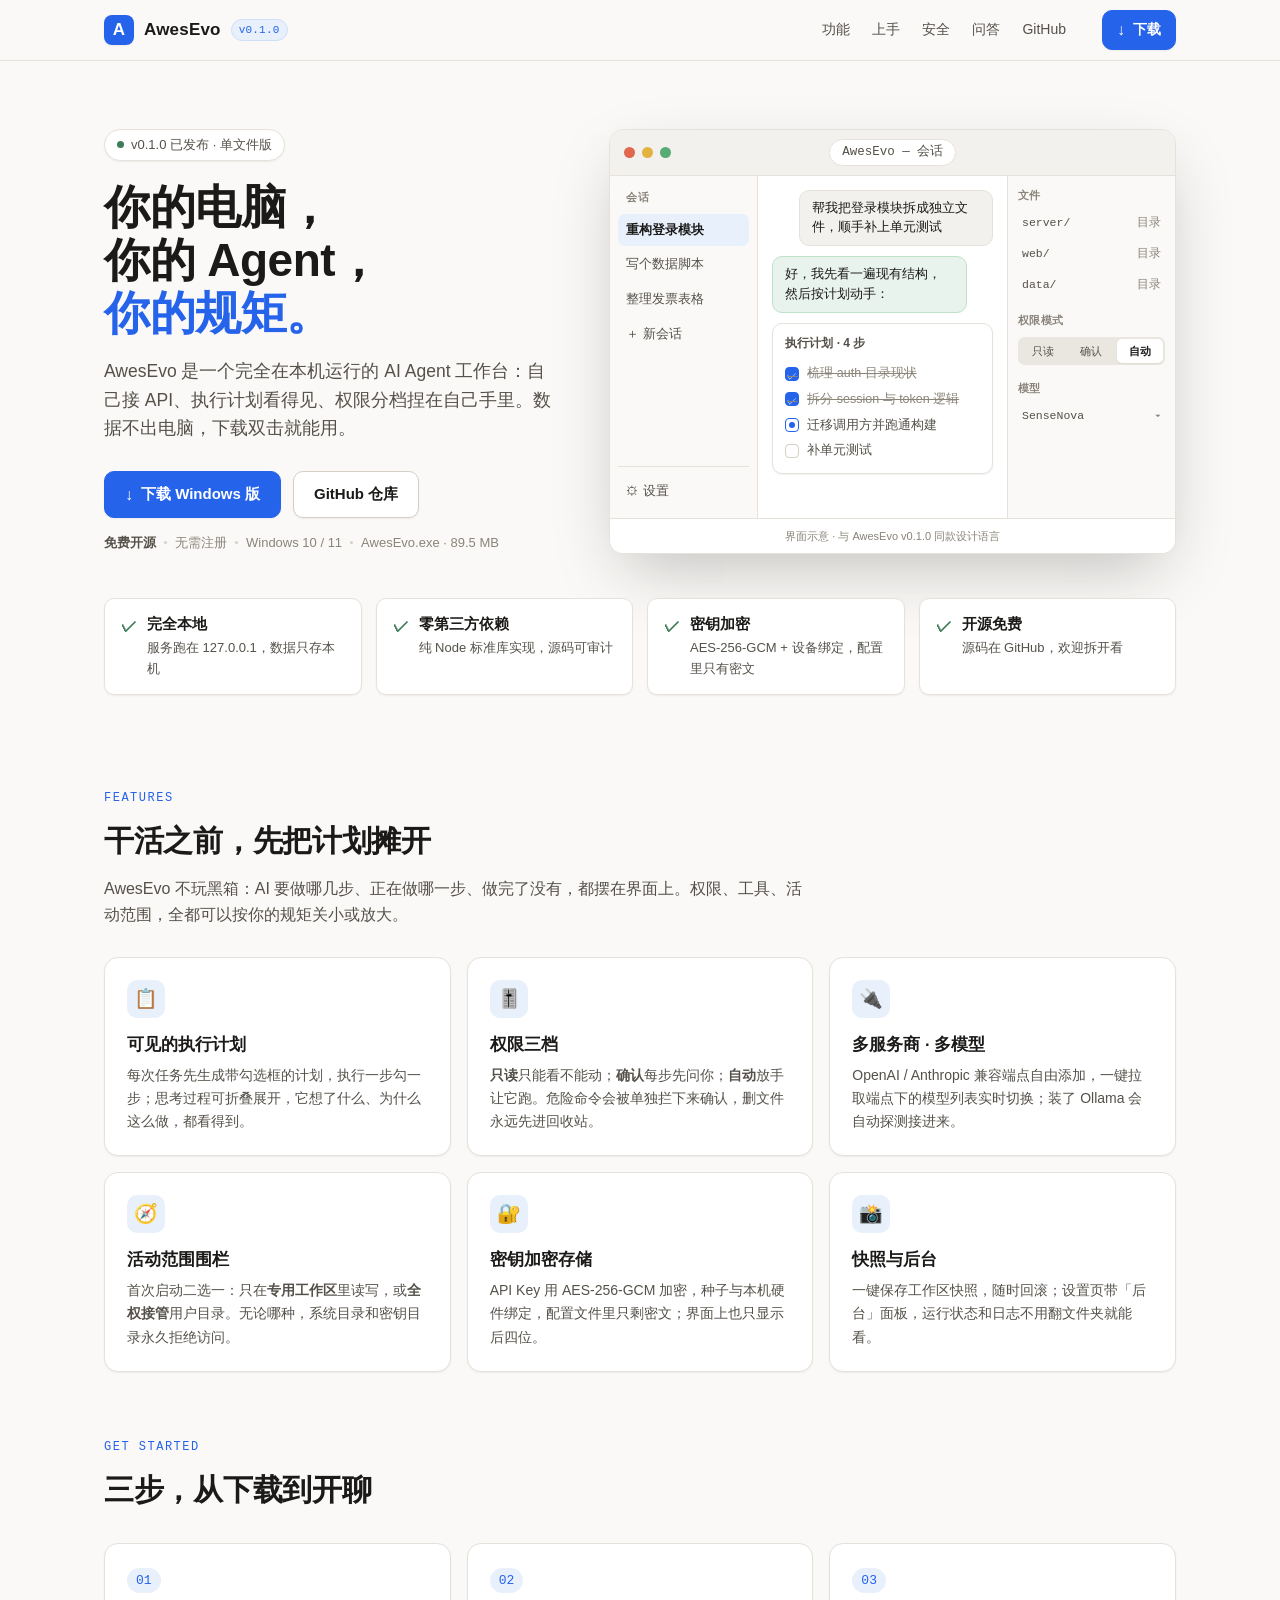
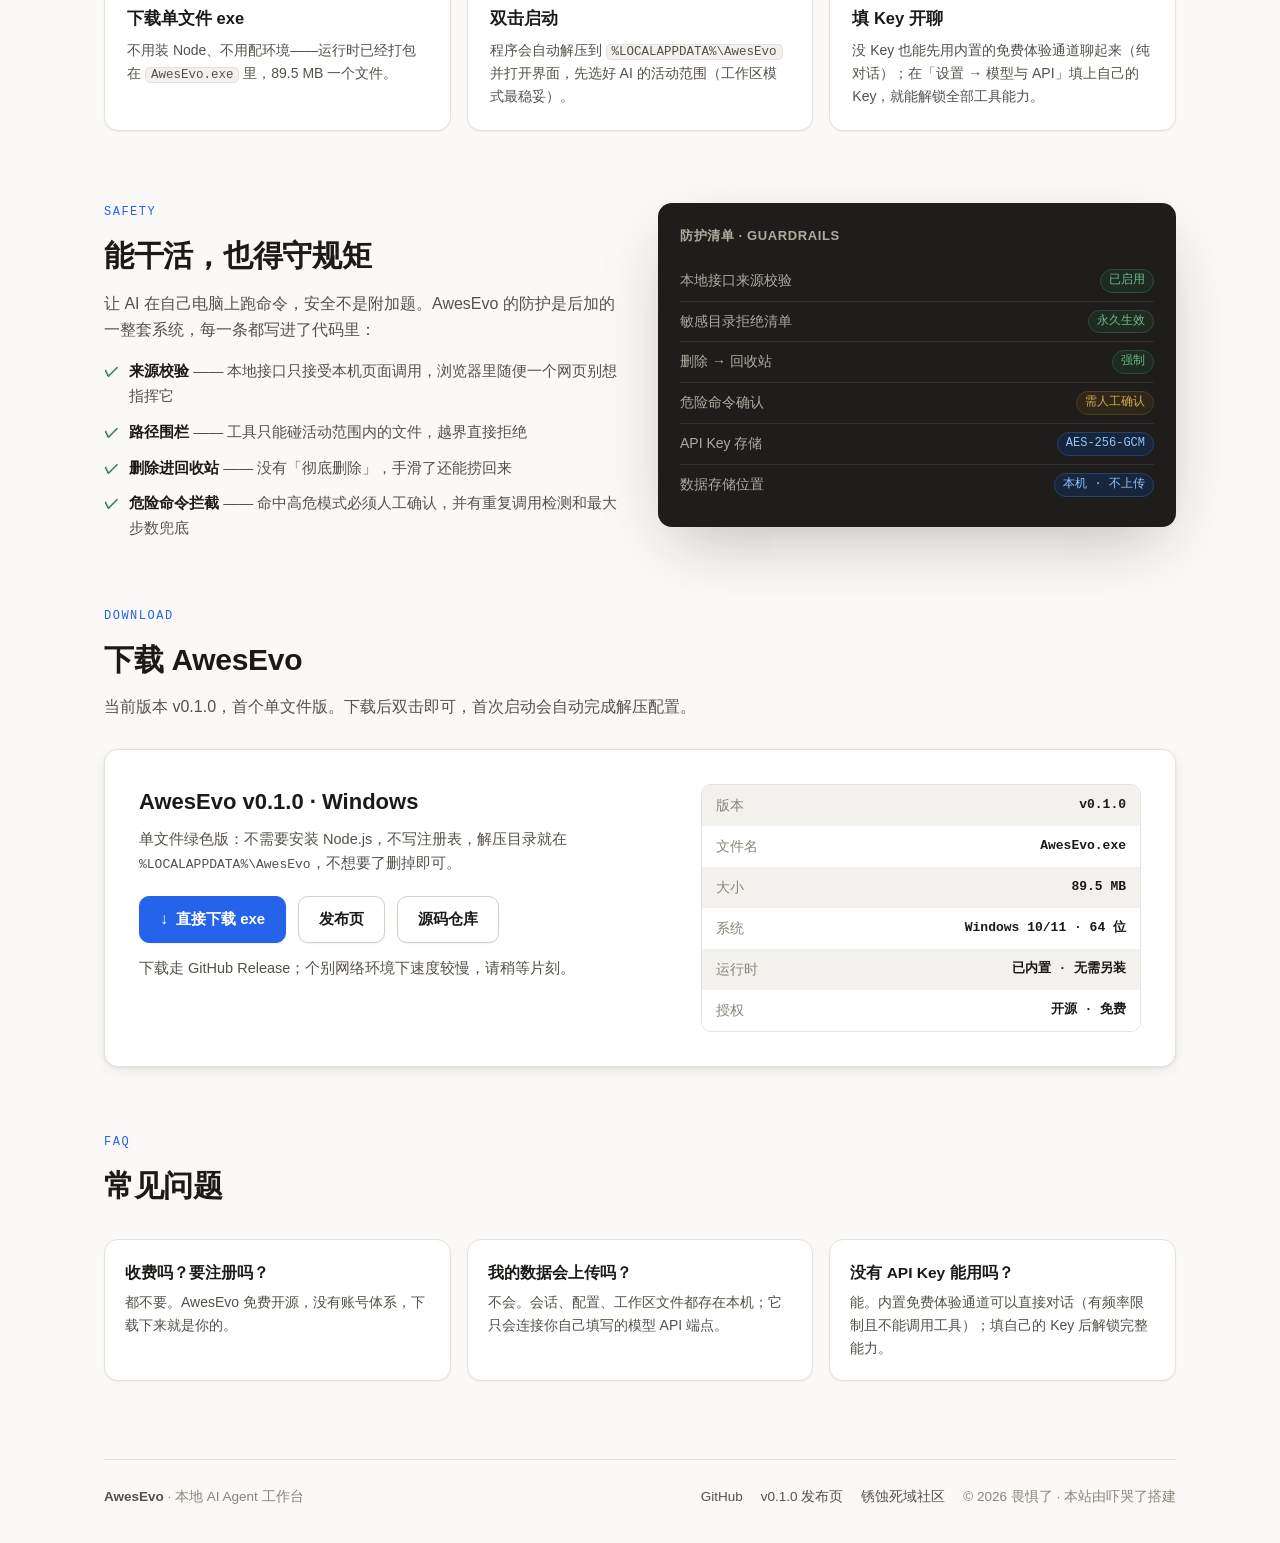
==== index.html @ 2bc6af3c "新增 AwesEvo 官网（/awesevo/）：与软件同款设计，含 v0.1.0 下载链接" ====
<!DOCTYPE html>
<html lang="zh-CN">
<head>
<meta charset="UTF-8">
<meta name="viewport" content="width=device-width, initial-scale=1.0">
<title>AwesEvo — 本地运行的 AI Agent 工作台</title>
<meta name="description" content="AwesEvo 是一个完全在本地运行的 AI Agent 桌面工具：自己接 API、提示词模板化、工具可开关、权限可分档。单文件 exe，下载双击就能用。">
<link rel="icon" href="data:image/svg+xml,%3Csvg xmlns='http://www.w3.org/2000/svg' viewBox='0 0 64 64'%3E%3Crect width='64' height='64' rx='14' fill='%232563eb'/%3E%3Ctext x='32' y='44' font-size='36' font-family='sans-serif' font-weight='700' fill='white' text-anchor='middle'%3EA%3C/text%3E%3C/svg%3E">
<style>
/* 与 AwesEvo 本体同一套设计变量（取自应用 web/css/app.css） */
:root{
  --bg:#faf9f7; --panel:#ffffff; --soft:#f3f1ed; --soft-2:#eae7e1;
  --border:#e6e2db; --border-2:#d5cfc6;
  --text:#1b1a18; --text-2:#55514a; --text-3:#8a8479;
  --accent:#2563eb; --accent-hover:#1d4ed8; --accent-soft:#e8f0fc;
  --ok:#3f7d58; --ok-soft:#e9f3ed;
  --bot-bg:#e9f3ed; --bot-border:#bfe0c9;
  --code-bg:#1e1d1b;
  --shadow-sm:0 1px 2px rgba(28,25,20,.06);
  --shadow:0 4px 16px -4px rgba(28,25,20,.12),0 1px 3px rgba(28,25,20,.06);
  --shadow-lg:0 24px 64px -16px rgba(28,25,20,.28);
  --r-sm:7px; --r:10px; --r-lg:14px;
  --t-fast:120ms; --t-mid:200ms; --t-slow:320ms;
  --ease:cubic-bezier(.2,.8,.2,1);
  --mono:ui-monospace,"Cascadia Code","SF Mono",Consolas,"Liberation Mono",monospace;
  --sans:-apple-system,BlinkMacSystemFont,"Segoe UI","PingFang SC","Hiragino Sans GB","Microsoft YaHei",sans-serif;
}
*{box-sizing:border-box;margin:0;padding:0}
html{scroll-behavior:smooth}
body{font-family:var(--sans);background:var(--bg);color:var(--text);font-size:16px;line-height:1.65;-webkit-font-smoothing:antialiased}
a{color:var(--accent);text-decoration:none}
.wrap{max-width:1120px;margin:0 auto;padding:0 24px}
::selection{background:var(--accent-soft)}

/* ---------- 导航 ---------- */
.nav{position:sticky;top:0;z-index:50;background:rgba(250,249,247,.88);backdrop-filter:blur(10px);border-bottom:1px solid var(--border);transition:box-shadow var(--t-mid) var(--ease)}
.nav.scrolled{box-shadow:var(--shadow-sm)}
.nav-in{display:flex;align-items:center;gap:28px;height:60px}
.brand{display:flex;align-items:center;gap:10px;color:var(--text);font-weight:700;font-size:17px;letter-spacing:.2px}
.logo{width:30px;height:30px;border-radius:8px;background:var(--accent);color:#fff;display:grid;place-items:center;font-size:17px;font-weight:700;box-shadow:var(--shadow-sm)}
.ver{font-family:var(--mono);font-size:11px;font-weight:500;color:var(--accent);background:var(--accent-soft);border:1px solid #cfdefa;padding:1px 7px;border-radius:99px}
.nav-links{display:flex;gap:22px;margin-left:auto}
.nav-links a{color:var(--text-2);font-size:14px;transition:color var(--t-fast) var(--ease)}
.nav-links a:hover{color:var(--text)}
.btn{display:inline-flex;align-items:center;gap:8px;background:var(--accent);color:#fff;font-weight:600;font-size:15px;padding:10px 20px;border-radius:var(--r);border:1px solid var(--accent);box-shadow:var(--shadow-sm);transition:all var(--t-fast) var(--ease);cursor:pointer}
.btn:hover{background:var(--accent-hover);border-color:var(--accent-hover);transform:translateY(-1px);box-shadow:var(--shadow)}
.btn:active{transform:scale(.98)}
.btn.small{padding:7px 14px;font-size:14px}
.btn.ghost{background:var(--panel);color:var(--text);border-color:var(--border-2)}
.btn.ghost:hover{border-color:var(--text-3);background:var(--panel)}
.btn .dl{font-size:16px;line-height:1}

/* ---------- Hero ---------- */
.hero{padding:68px 0 30px}
.hero-grid{display:grid;grid-template-columns:1fr 1.25fr;gap:52px;align-items:center}
.eyebrow{display:inline-flex;align-items:center;gap:7px;font-size:13px;color:var(--text-2);background:var(--panel);border:1px solid var(--border);border-radius:99px;padding:4px 12px;box-shadow:var(--shadow-sm)}
.eyebrow i{width:7px;height:7px;border-radius:99px;background:var(--ok);display:inline-block}
h1{font-size:46px;line-height:1.16;font-weight:800;letter-spacing:-.5px;margin:20px 0 16px}
h1 .hl{color:var(--accent)}
.lede{font-size:17.5px;color:var(--text-2);max-width:30em}
.cta-row{display:flex;gap:12px;flex-wrap:wrap;margin:28px 0 14px}
.meta-row{font-size:13px;color:var(--text-3);display:flex;gap:8px;flex-wrap:wrap;align-items:center}
.meta-row b{color:var(--text-2);font-weight:600}
.dot-sep{width:3px;height:3px;border-radius:99px;background:var(--border-2)}

/* ---------- 应用窗口复刻 ---------- */
.window{background:var(--panel);border:1px solid var(--border);border-radius:var(--r-lg);box-shadow:var(--shadow-lg);overflow:hidden}
.win-bar{display:flex;align-items:center;gap:10px;background:var(--soft);border-bottom:1px solid var(--border);padding:9px 14px}
.tdots{display:flex;gap:7px}
.tdots span{width:11px;height:11px;border-radius:99px;display:block}
.tdots .r{background:#e0684f}.tdots .y{background:#e3b341}.tdots .g{background:#57ab74}
.win-title{font-size:12.5px;color:var(--text-2);background:var(--panel);border:1px solid var(--border);padding:2px 12px;border-radius:99px;margin:0 auto;font-family:var(--mono)}
.app-grid{display:grid;grid-template-columns:148px minmax(0,1fr) 168px;min-height:342px;font-size:12.5px}
.a-side{border-right:1px solid var(--border);background:var(--bg);padding:10px 8px;display:flex;flex-direction:column;gap:2px}
.a-side h5{font-size:11px;color:var(--text-3);font-weight:600;padding:2px 8px 6px;letter-spacing:.4px}
.sess{padding:6px 8px;border-radius:var(--r-sm);color:var(--text-2);white-space:nowrap;overflow:hidden;text-overflow:ellipsis;transition:background var(--t-fast) var(--ease)}
.sess.on{background:var(--accent-soft);color:var(--text);font-weight:600}
.a-side .foot{margin-top:auto;border-top:1px solid var(--border);padding-top:8px}
.a-main{display:flex;flex-direction:column;padding:14px;gap:10px;min-width:0}
.msg{max-width:88%;padding:8px 12px;border-radius:var(--r);line-height:1.55}
.msg.u{align-self:flex-end;background:var(--soft);border:1px solid var(--border)}
.msg.b{align-self:flex-start;background:var(--bot-bg);border:1px solid var(--bot-border)}
.plan{border:1px solid var(--border);border-radius:var(--r);padding:10px 12px;background:var(--panel);box-shadow:var(--shadow-sm)}
.plan h6{font-size:12px;color:var(--text-2);margin-bottom:7px;font-weight:700}
.plan li{list-style:none;display:flex;gap:8px;align-items:center;padding:2.5px 0;color:var(--text-2)}
.plan li.done{color:var(--text-3);text-decoration:line-through}
.cb{width:14px;height:14px;border-radius:4px;border:1.5px solid var(--border-2);flex:none;display:grid;place-items:center;font-size:10px;color:#fff}
.cb.on{background:var(--accent);border-color:var(--accent)}
.cb.run{border-color:var(--accent)}
.cb.run::after{content:"";width:6px;height:6px;border-radius:99px;background:var(--accent);animation:pulse 1.1s infinite}
@keyframes pulse{0%,100%{opacity:.35}50%{opacity:1}}
.a-insp{border-left:1px solid var(--border);background:var(--bg);padding:10px 10px;display:flex;flex-direction:column;gap:8px}
.a-insp h5{font-size:11px;color:var(--text-3);font-weight:600;letter-spacing:.4px}
.frow{font-family:var(--mono);font-size:11.5px;color:var(--text-2);display:flex;justify-content:space-between;padding:2px 4px}
.frow b{color:var(--text-3);font-weight:400}
.seg{display:flex;background:var(--soft-2);border-radius:var(--r-sm);padding:2px;gap:2px}
.seg span{flex:1;text-align:center;font-size:11px;padding:3px 0;border-radius:5px;color:var(--text-2)}
.seg span.on{background:var(--panel);color:var(--text);font-weight:600;box-shadow:var(--shadow-sm)}
.win-note{font-size:11px;color:var(--text-3);text-align:center;padding:8px;border-top:1px solid var(--border);background:var(--panel)}

/* ---------- 信任条 ---------- */
.strip{display:grid;grid-template-columns:repeat(4,1fr);gap:14px;margin:44px 0 6px}
.strip .it{background:var(--panel);border:1px solid var(--border);border-radius:var(--r);padding:14px 16px;display:flex;gap:10px;align-items:flex-start;box-shadow:var(--shadow-sm)}
.strip .ck{color:var(--ok);font-weight:800;flex:none}
.strip b{display:block;font-size:14.5px}
.strip p{font-size:13px;color:var(--text-2)}

/* ---------- 区块 ---------- */
section{padding:58px 0 8px}
.kicker{font-family:var(--mono);font-size:12px;color:var(--accent);letter-spacing:1.5px;text-transform:uppercase}
h2{font-size:30px;font-weight:800;letter-spacing:-.3px;margin:8px 0 10px}
.sub{color:var(--text-2);max-width:44em}
.cards{display:grid;grid-template-columns:repeat(3,1fr);gap:16px;margin-top:28px}
.card{background:var(--panel);border:1px solid var(--border);border-radius:var(--r-lg);padding:22px;box-shadow:var(--shadow-sm);transition:all var(--t-mid) var(--ease)}
.card:hover{transform:translateY(-3px);box-shadow:var(--shadow);border-color:var(--border-2)}
.card .ic{width:38px;height:38px;border-radius:var(--r);background:var(--accent-soft);display:grid;place-items:center;font-size:19px;margin-bottom:13px}
.card h3{font-size:16.5px;margin-bottom:6px}
.card p{font-size:14px;color:var(--text-2)}
.card code{font-family:var(--mono);font-size:12.5px;background:var(--soft);border:1px solid var(--border);padding:0 5px;border-radius:5px}

/* ---------- 步骤 ---------- */
.steps{display:grid;grid-template-columns:repeat(3,1fr);gap:16px;margin-top:28px}
.step{background:var(--panel);border:1px solid var(--border);border-radius:var(--r-lg);padding:22px;box-shadow:var(--shadow-sm)}
.step .n{font-family:var(--mono);font-size:13px;color:var(--accent);background:var(--accent-soft);display:inline-block;padding:2px 9px;border-radius:99px;margin-bottom:12px}
.step h3{font-size:16.5px;margin-bottom:6px}
.step p{font-size:14px;color:var(--text-2)}
.step code{font-family:var(--mono);font-size:12.5px;background:var(--soft);border:1px solid var(--border);padding:0 5px;border-radius:5px}

/* ---------- 安全 ---------- */
.sec-grid{display:grid;grid-template-columns:1fr 1fr;gap:36px;align-items:start;margin-top:6px}
.guard{list-style:none;margin-top:16px;display:grid;gap:11px}
.guard li{display:flex;gap:10px;font-size:15px;color:var(--text-2)}
.guard li b{color:var(--text)}
.guard .ck{color:var(--ok);font-weight:800;flex:none}
.darkcard{background:var(--code-bg);color:#edeae5;border-radius:var(--r-lg);padding:22px;box-shadow:var(--shadow-lg);font-size:14px}
.darkcard h4{font-size:13px;color:#b0aaa1;font-weight:600;letter-spacing:.6px;margin-bottom:14px}
.darkcard .row{display:flex;justify-content:space-between;gap:14px;padding:8px 0;border-bottom:1px solid #322f2a}
.darkcard .row:last-child{border-bottom:none}
.darkcard .row span:first-child{color:#b0aaa1}
.darkcard .tag{font-family:var(--mono);font-size:12px;padding:1px 8px;border-radius:99px;background:#1e2b23;color:#6fb98a;border:1px solid #2f4a3a;white-space:nowrap}
.darkcard .tag.blue{background:#17253d;color:#93c5fd;border-color:#274068}
.darkcard .tag.amber{background:#2e2718;color:#d6a854;border-color:#4a3d20}

/* ---------- 下载 ---------- */
.dl-card{background:var(--panel);border:1px solid var(--border);border-radius:var(--r-lg);box-shadow:var(--shadow);padding:34px;margin-top:28px;display:grid;grid-template-columns:1.2fr 1fr;gap:34px}
.dl-card h3{font-size:22px;margin-bottom:8px}
.dl-card p{color:var(--text-2);font-size:14.5px}
.spec{border:1px solid var(--border);border-radius:var(--r);overflow:hidden;font-size:14px}
.spec .r{display:flex;justify-content:space-between;padding:9px 14px;background:var(--panel)}
.spec .r:nth-child(odd){background:var(--soft)}
.spec .r span:first-child{color:var(--text-3)}
.spec .r span:last-child{font-weight:600;font-family:var(--mono);font-size:13px}
.dl-btns{display:flex;gap:12px;flex-wrap:wrap;margin-top:20px}
.dl-note{font-size:13px;color:var(--text-3);margin-top:14px}

/* ---------- FAQ / 页脚 ---------- */
.faq{display:grid;grid-template-columns:repeat(3,1fr);gap:16px;margin-top:28px}
.faq .q{background:var(--panel);border:1px solid var(--border);border-radius:var(--r-lg);padding:20px;box-shadow:var(--shadow-sm)}
.faq h3{font-size:15.5px;margin-bottom:6px}
.faq p{font-size:14px;color:var(--text-2)}
footer{margin-top:70px;border-top:1px solid var(--border);padding:26px 0 34px;color:var(--text-3);font-size:13.5px}
.foot-in{display:flex;gap:18px;flex-wrap:wrap;align-items:center}
.foot-in .sp{flex:1}
.foot-in a{color:var(--text-2)}
.foot-in a:hover{color:var(--text)}

/* ---------- 动画 ---------- */
.reveal{opacity:0;transform:translateY(16px);transition:opacity var(--t-slow) var(--ease),transform var(--t-slow) var(--ease)}
.reveal.in{opacity:1;transform:none}

/* ---------- 响应式 ---------- */
@media (max-width:960px){
  .hero-grid{grid-template-columns:1fr;gap:34px}
  h1{font-size:36px}
  .cards,.steps,.faq{grid-template-columns:1fr 1fr}
  .strip{grid-template-columns:1fr 1fr}
  .sec-grid,.dl-card{grid-template-columns:1fr}
  .app-grid{grid-template-columns:118px minmax(0,1fr) 138px}
}
@media (max-width:600px){
  .nav-links{display:none}
  .cards,.steps,.faq,.strip{grid-template-columns:1fr}
  .app-grid{grid-template-columns:minmax(0,1fr) 128px}
  .a-side{display:none}
  h1{font-size:31px}
  .hero{padding-top:44px}
}
@media (prefers-reduced-motion:reduce){
  *,*::before,*::after{animation-duration:.01ms!important;transition-duration:.01ms!important;scroll-behavior:auto!important}
  .reveal{opacity:1;transform:none}
}
</style>
</head>
<body>

<header class="nav" id="topnav">
  <div class="wrap nav-in">
    <a class="brand" href="#"><span class="logo">A</span>AwesEvo <span class="ver">v0.1.0</span></a>
    <nav class="nav-links">
      <a href="#features">功能</a>
      <a href="#start">上手</a>
      <a href="#security">安全</a>
      <a href="#faq">问答</a>
      <a href="https://github.com/2993262905/awesevo-ai-agent" target="_blank" rel="noopener">GitHub</a>
    </nav>
    <a class="btn small" href="#download" style="margin-left:8px"><span class="dl">↓</span>下载</a>
  </div>
</header>

<div class="wrap">
  <!-- ============ Hero ============ -->
  <div class="hero">
    <div class="hero-grid">
      <div class="reveal in">
        <span class="eyebrow"><i></i>v0.1.0 已发布 · 单文件版</span>
        <h1>你的电脑，<br>你的 Agent，<br><span class="hl">你的规矩。</span></h1>
        <p class="lede">AwesEvo 是一个完全在本机运行的 AI Agent 工作台：自己接 API、执行计划看得见、权限分档捏在自己手里。数据不出电脑，下载双击就能用。</p>
        <div class="cta-row">
          <a class="btn" href="https://github.com/2993262905/awesevo-ai-agent/releases/download/v0.1.0/AwesEvo.exe"><span class="dl">↓</span>下载 Windows 版</a>
          <a class="btn ghost" href="https://github.com/2993262905/awesevo-ai-agent" target="_blank" rel="noopener">GitHub 仓库</a>
        </div>
        <div class="meta-row">
          <span><b>免费开源</b></span><span class="dot-sep"></span>
          <span>无需注册</span><span class="dot-sep"></span>
          <span>Windows 10 / 11</span><span class="dot-sep"></span>
          <span>AwesEvo.exe · 89.5 MB</span>
        </div>
      </div>
      <div class="reveal in">
        <div class="window" aria-label="AwesEvo 界面示意">
          <div class="win-bar">
            <div class="tdots"><span class="r"></span><span class="y"></span><span class="g"></span></div>
            <div class="win-title">AwesEvo — 会话</div>
            <div style="width:47px"></div>
          </div>
          <div class="app-grid">
            <aside class="a-side">
              <h5>会话</h5>
              <div class="sess on">重构登录模块</div>
              <div class="sess">写个数据脚本</div>
              <div class="sess">整理发票表格</div>
              <div class="sess">＋ 新会话</div>
              <div class="foot">
                <div class="sess">⚙ 设置</div>
              </div>
            </aside>
            <div class="a-main">
              <div class="msg u">帮我把登录模块拆成独立文件，顺手补上单元测试</div>
              <div class="msg b">好，我先看一遍现有结构，然后按计划动手：</div>
              <div class="plan">
                <h6>执行计划 · 4 步</h6>
                <ul>
                  <li class="done"><span class="cb on">✓</span>梳理 auth 目录现状</li>
                  <li class="done"><span class="cb on">✓</span>拆分 session 与 token 逻辑</li>
                  <li><span class="cb run"></span>迁移调用方并跑通构建</li>
                  <li><span class="cb"></span>补单元测试</li>
                </ul>
              </div>
            </div>
            <aside class="a-insp">
              <h5>文件</h5>
              <div class="frow"><span>server/</span><b>目录</b></div>
              <div class="frow"><span>web/</span><b>目录</b></div>
              <div class="frow"><span>data/</span><b>目录</b></div>
              <h5 style="margin-top:6px">权限模式</h5>
              <div class="seg"><span>只读</span><span>确认</span><span class="on">自动</span></div>
              <h5 style="margin-top:6px">模型</h5>
              <div class="frow"><span>SenseNova</span><b>▾</b></div>
            </aside>
          </div>
          <div class="win-note">界面示意 · 与 AwesEvo v0.1.0 同款设计语言</div>
        </div>
      </div>
    </div>

    <div class="strip reveal">
      <div class="it"><span class="ck">✓</span><div><b>完全本地</b><p>服务跑在 127.0.0.1，数据只存本机</p></div></div>
      <div class="it"><span class="ck">✓</span><div><b>零第三方依赖</b><p>纯 Node 标准库实现，源码可审计</p></div></div>
      <div class="it"><span class="ck">✓</span><div><b>密钥加密</b><p>AES-256-GCM + 设备绑定，配置里只有密文</p></div></div>
      <div class="it"><span class="ck">✓</span><div><b>开源免费</b><p>源码在 GitHub，欢迎拆开看</p></div></div>
    </div>
  </div>

  <!-- ============ 功能 ============ -->
  <section id="features">
    <div class="reveal">
      <div class="kicker">Features</div>
      <h2>干活之前，先把计划摊开</h2>
      <p class="sub">AwesEvo 不玩黑箱：AI 要做哪几步、正在做哪一步、做完了没有，都摆在界面上。权限、工具、活动范围，全都可以按你的规矩关小或放大。</p>
    </div>
    <div class="cards">
      <div class="card reveal"><div class="ic">📋</div><h3>可见的执行计划</h3><p>每次任务先生成带勾选框的计划，执行一步勾一步；思考过程可折叠展开，它想了什么、为什么这么做，都看得到。</p></div>
      <div class="card reveal"><div class="ic">🎚️</div><h3>权限三档</h3><p><b>只读</b>只能看不能动；<b>确认</b>每步先问你；<b>自动</b>放手让它跑。危险命令会被单独拦下来确认，删文件永远先进回收站。</p></div>
      <div class="card reveal"><div class="ic">🔌</div><h3>多服务商 · 多模型</h3><p>OpenAI / Anthropic 兼容端点自由添加，一键拉取端点下的模型列表实时切换；装了 Ollama 会自动探测接进来。</p></div>
      <div class="card reveal"><div class="ic">🧭</div><h3>活动范围围栏</h3><p>首次启动二选一：只在<b>专用工作区</b>里读写，或<b>全权接管</b>用户目录。无论哪种，系统目录和密钥目录永久拒绝访问。</p></div>
      <div class="card reveal"><div class="ic">🔐</div><h3>密钥加密存储</h3><p>API Key 用 AES-256-GCM 加密，种子与本机硬件绑定，配置文件里只剩密文；界面上也只显示后四位。</p></div>
      <div class="card reveal"><div class="ic">📸</div><h3>快照与后台</h3><p>一键保存工作区快照，随时回滚；设置页带「后台」面板，运行状态和日志不用翻文件夹就能看。</p></div>
    </div>
  </section>

  <!-- ============ 上手 ============ -->
  <section id="start">
    <div class="reveal">
      <div class="kicker">Get Started</div>
      <h2>三步，从下载到开聊</h2>
    </div>
    <div class="steps">
      <div class="step reveal"><span class="n">01</span><h3>下载单文件 exe</h3><p>不用装 Node、不用配环境——运行时已经打包在 <code>AwesEvo.exe</code> 里，89.5 MB 一个文件。</p></div>
      <div class="step reveal"><span class="n">02</span><h3>双击启动</h3><p>程序会自动解压到 <code>%LOCALAPPDATA%\AwesEvo</code> 并打开界面，先选好 AI 的活动范围（工作区模式最稳妥）。</p></div>
      <div class="step reveal"><span class="n">03</span><h3>填 Key 开聊</h3><p>没 Key 也能先用内置的免费体验通道聊起来（纯对话）；在「设置 → 模型与 API」填上自己的 Key，就能解锁全部工具能力。</p></div>
    </div>
  </section>

  <!-- ============ 安全 ============ -->
  <section id="security">
    <div class="sec-grid">
      <div class="reveal">
        <div class="kicker">Safety</div>
        <h2>能干活，也得守规矩</h2>
        <p class="sub">让 AI 在自己电脑上跑命令，安全不是附加题。AwesEvo 的防护是后加的一整套系统，每一条都写进了代码里：</p>
        <ul class="guard">
          <li><span class="ck">✓</span><span><b>来源校验</b> —— 本地接口只接受本机页面调用，浏览器里随便一个网页别想指挥它</span></li>
          <li><span class="ck">✓</span><span><b>路径围栏</b> —— 工具只能碰活动范围内的文件，越界直接拒绝</span></li>
          <li><span class="ck">✓</span><span><b>删除进回收站</b> —— 没有「彻底删除」，手滑了还能捞回来</span></li>
          <li><span class="ck">✓</span><span><b>危险命令拦截</b> —— 命中高危模式必须人工确认，并有重复调用检测和最大步数兜底</span></li>
        </ul>
      </div>
      <div class="darkcard reveal">
        <h4>防护清单 · GUARDRAILS</h4>
        <div class="row"><span>本地接口来源校验</span><span class="tag">已启用</span></div>
        <div class="row"><span>敏感目录拒绝清单</span><span class="tag">永久生效</span></div>
        <div class="row"><span>删除 → 回收站</span><span class="tag">强制</span></div>
        <div class="row"><span>危险命令确认</span><span class="tag amber">需人工确认</span></div>
        <div class="row"><span>API Key 存储</span><span class="tag blue">AES-256-GCM</span></div>
        <div class="row"><span>数据存储位置</span><span class="tag blue">本机 · 不上传</span></div>
      </div>
    </div>
  </section>

  <!-- ============ 下载 ============ -->
  <section id="download">
    <div class="reveal">
      <div class="kicker">Download</div>
      <h2>下载 AwesEvo</h2>
      <p class="sub">当前版本 v0.1.0，首个单文件版。下载后双击即可，首次启动会自动完成解压配置。</p>
    </div>
    <div class="dl-card reveal">
      <div>
        <h3>AwesEvo v0.1.0 · Windows</h3>
        <p>单文件绿色版：不需要安装 Node.js，不写注册表，解压目录就在 <code style="font-family:var(--mono);font-size:13px">%LOCALAPPDATA%\AwesEvo</code>，不想要了删掉即可。</p>
        <div class="dl-btns">
          <a class="btn" href="https://github.com/2993262905/awesevo-ai-agent/releases/download/v0.1.0/AwesEvo.exe"><span class="dl">↓</span>直接下载 exe</a>
          <a class="btn ghost" href="https://github.com/2993262905/awesevo-ai-agent/releases/tag/v0.1.0" target="_blank" rel="noopener">发布页</a>
          <a class="btn ghost" href="https://github.com/2993262905/awesevo-ai-agent" target="_blank" rel="noopener">源码仓库</a>
        </div>
        <p class="dl-note">下载走 GitHub Release；个别网络环境下速度较慢，请稍等片刻。</p>
      </div>
      <div class="spec">
        <div class="r"><span>版本</span><span>v0.1.0</span></div>
        <div class="r"><span>文件名</span><span>AwesEvo.exe</span></div>
        <div class="r"><span>大小</span><span>89.5 MB</span></div>
        <div class="r"><span>系统</span><span>Windows 10/11 · 64 位</span></div>
        <div class="r"><span>运行时</span><span>已内置 · 无需另装</span></div>
        <div class="r"><span>授权</span><span>开源 · 免费</span></div>
      </div>
    </div>
  </section>

  <!-- ============ 问答 ============ -->
  <section id="faq">
    <div class="reveal">
      <div class="kicker">FAQ</div>
      <h2>常见问题</h2>
    </div>
    <div class="faq">
      <div class="q reveal"><h3>收费吗？要注册吗？</h3><p>都不要。AwesEvo 免费开源，没有账号体系，下载下来就是你的。</p></div>
      <div class="q reveal"><h3>我的数据会上传吗？</h3><p>不会。会话、配置、工作区文件都存在本机；它只会连接你自己填写的模型 API 端点。</p></div>
      <div class="q reveal"><h3>没有 API Key 能用吗？</h3><p>能。内置免费体验通道可以直接对话（有频率限制且不能调用工具）；填自己的 Key 后解锁完整能力。</p></div>
    </div>
  </section>

  <footer>
    <div class="foot-in">
      <span><b style="color:var(--text-2)">AwesEvo</b> · 本地 AI Agent 工作台</span>
      <span class="sp"></span>
      <a href="https://github.com/2993262905/awesevo-ai-agent" target="_blank" rel="noopener">GitHub</a>
      <a href="https://github.com/2993262905/awesevo-ai-agent/releases/tag/v0.1.0" target="_blank" rel="noopener">v0.1.0 发布页</a>
      <a href="https://wjl.qd.je/">锈蚀死域社区</a>
      <span>© <span id="yr">2026</span> 畏惧了 · 本站由吓哭了搭建</span>
    </div>
  </footer>
</div>

<script>
// 年份
document.getElementById('yr').textContent = new Date().getFullYear();
// 导航阴影
var nav = document.getElementById('topnav');
addEventListener('scroll', function(){ nav.classList.toggle('scrolled', scrollY > 8); }, {passive:true});
// 滚动显现（不支持 IO 或开了减少动态时直接全显）
(function(){
  var els = document.querySelectorAll('.reveal');
  if (!('IntersectionObserver' in window) || matchMedia('(prefers-reduced-motion: reduce)').matches) {
    els.forEach(function(e){ e.classList.add('in'); }); return;
  }
  var io = new IntersectionObserver(function(es){
    es.forEach(function(en){ if (en.isIntersecting) { en.target.classList.add('in'); io.unobserve(en.target); } });
  }, {threshold: .12});
  els.forEach(function(e){ io.observe(e); });
})();
</script>
</body>
</html>
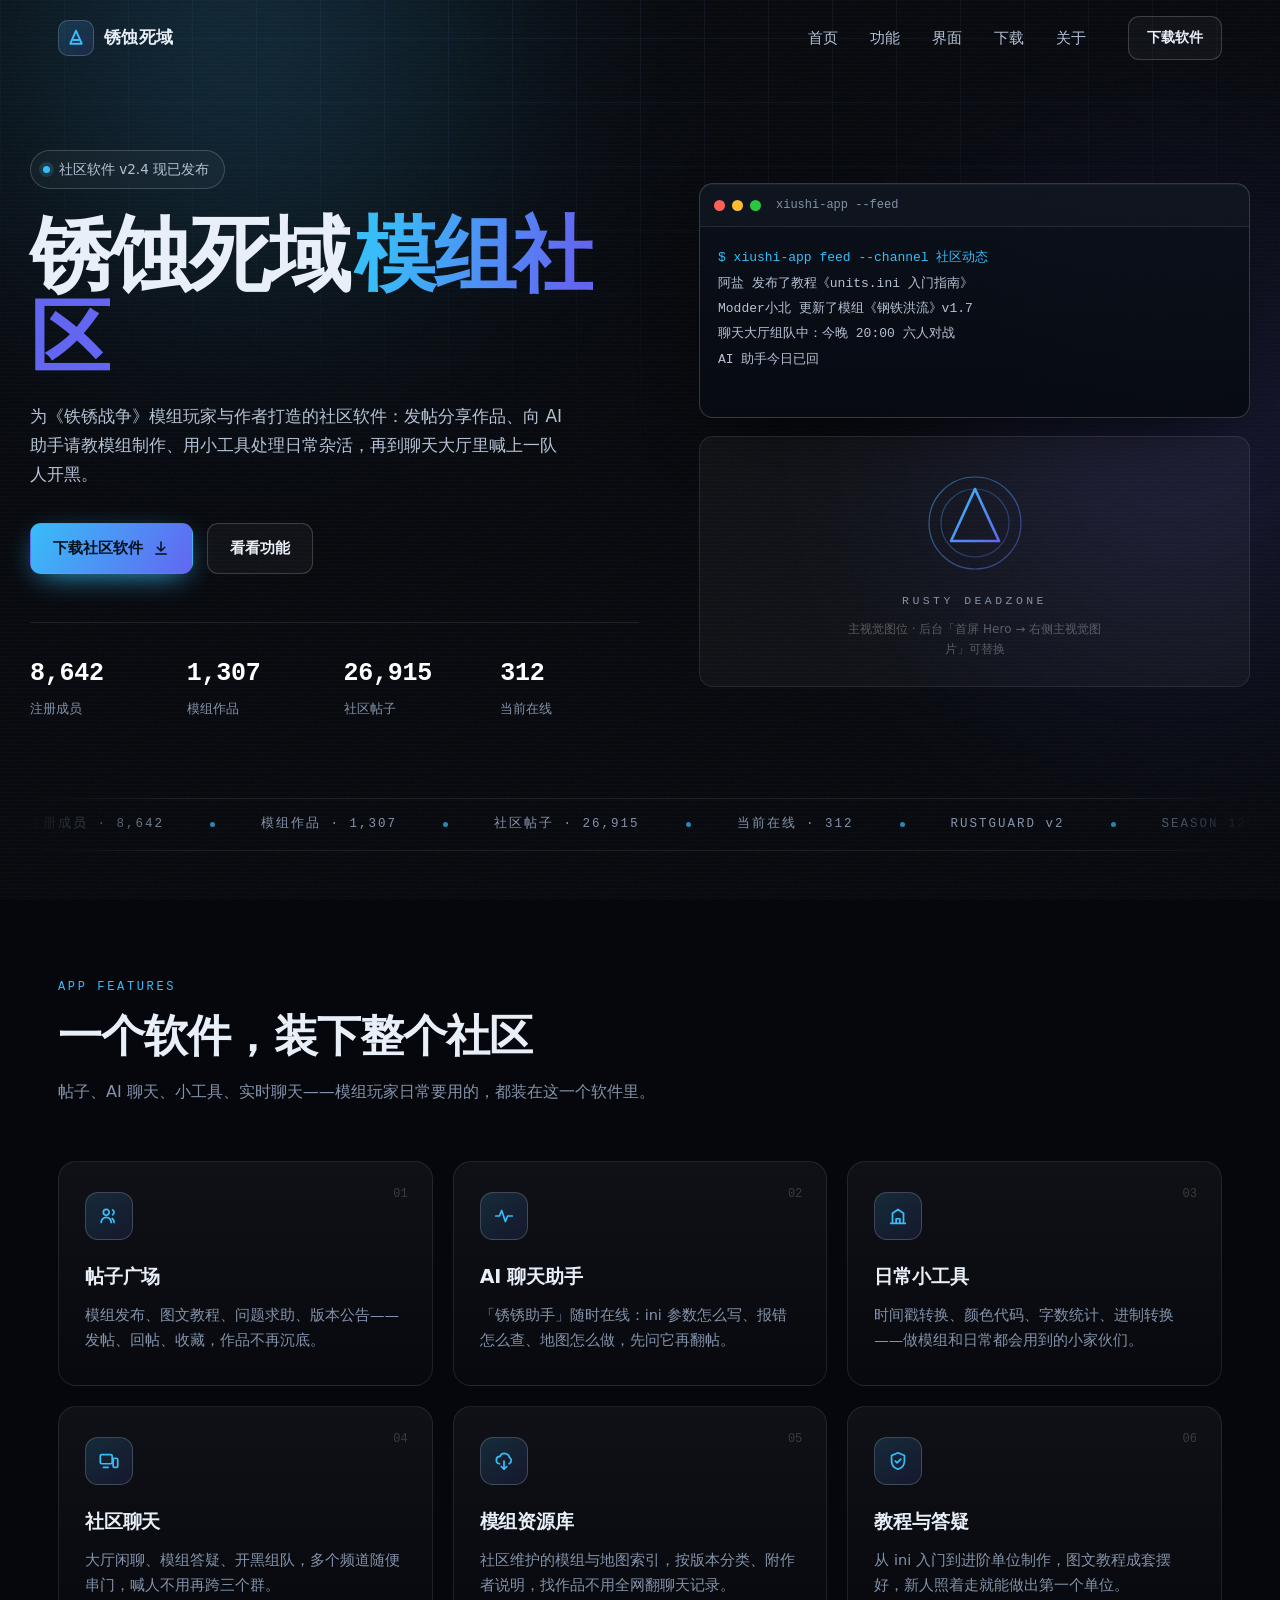
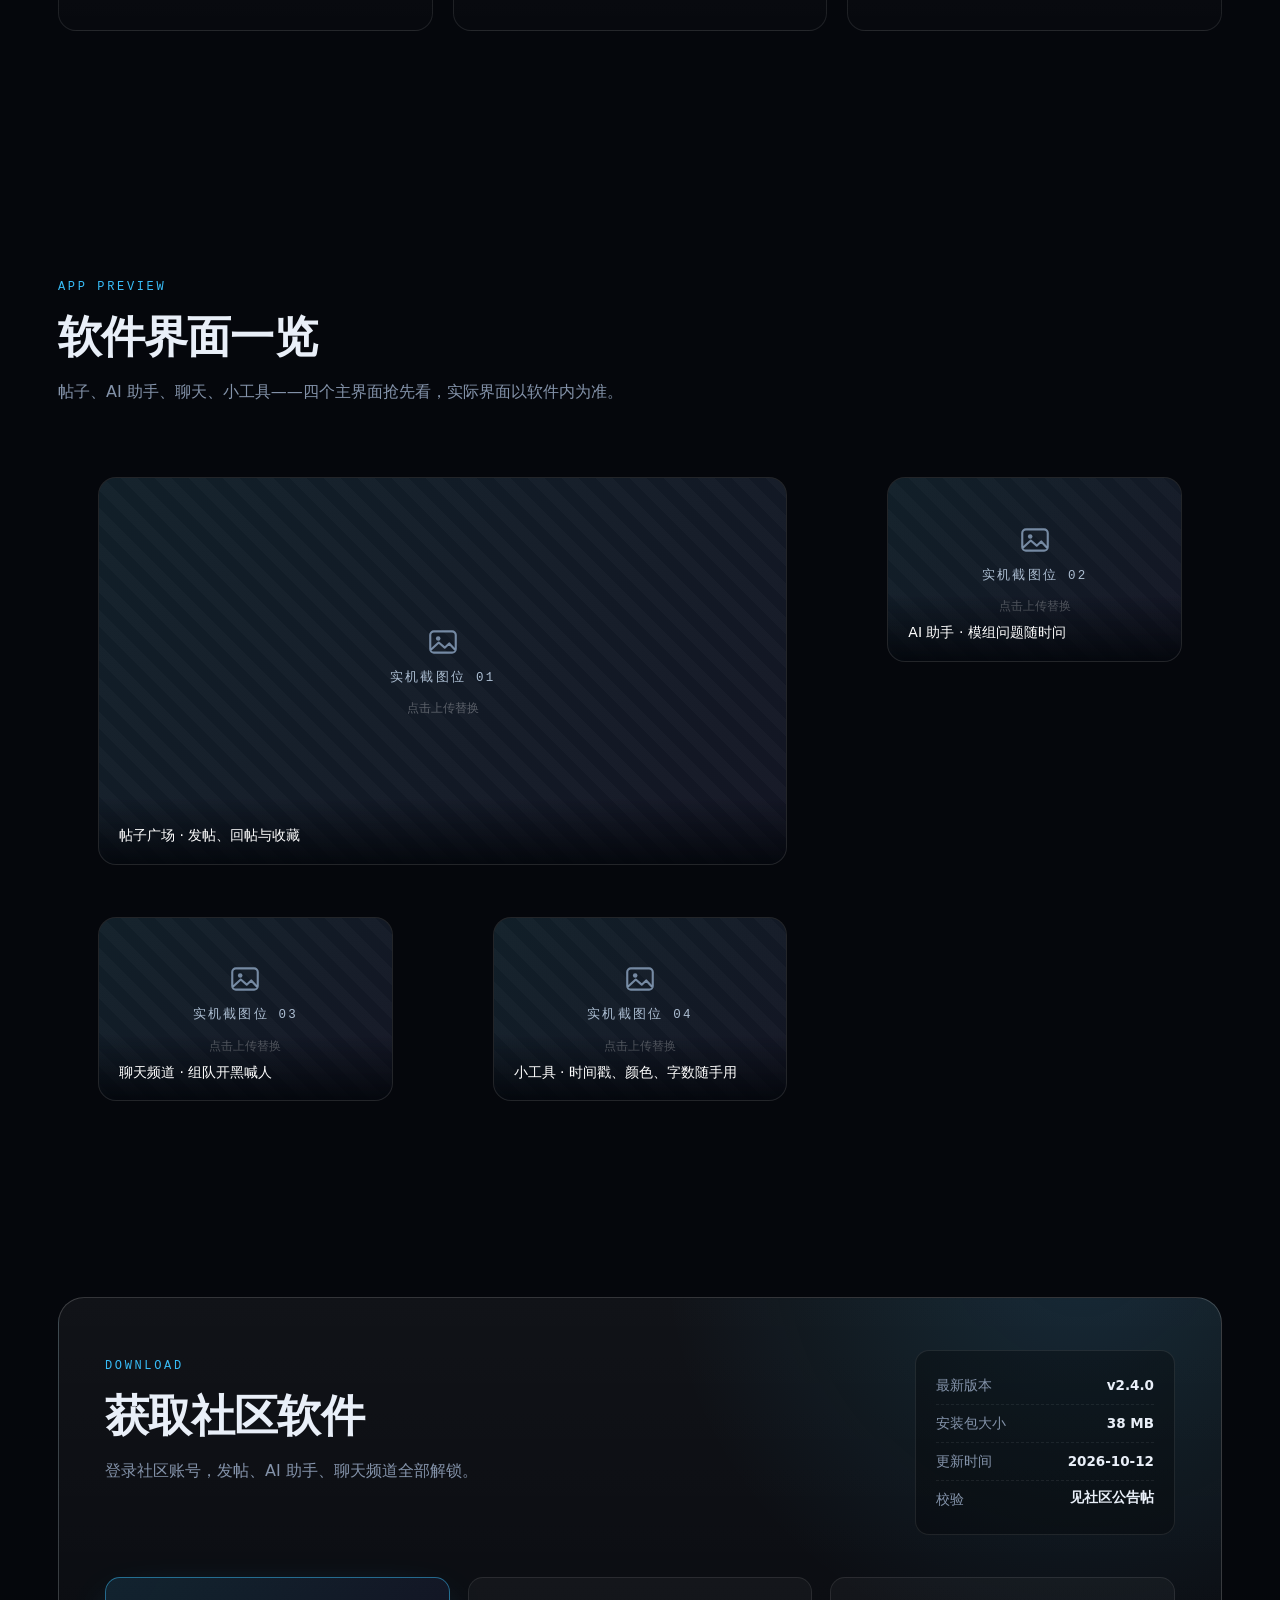
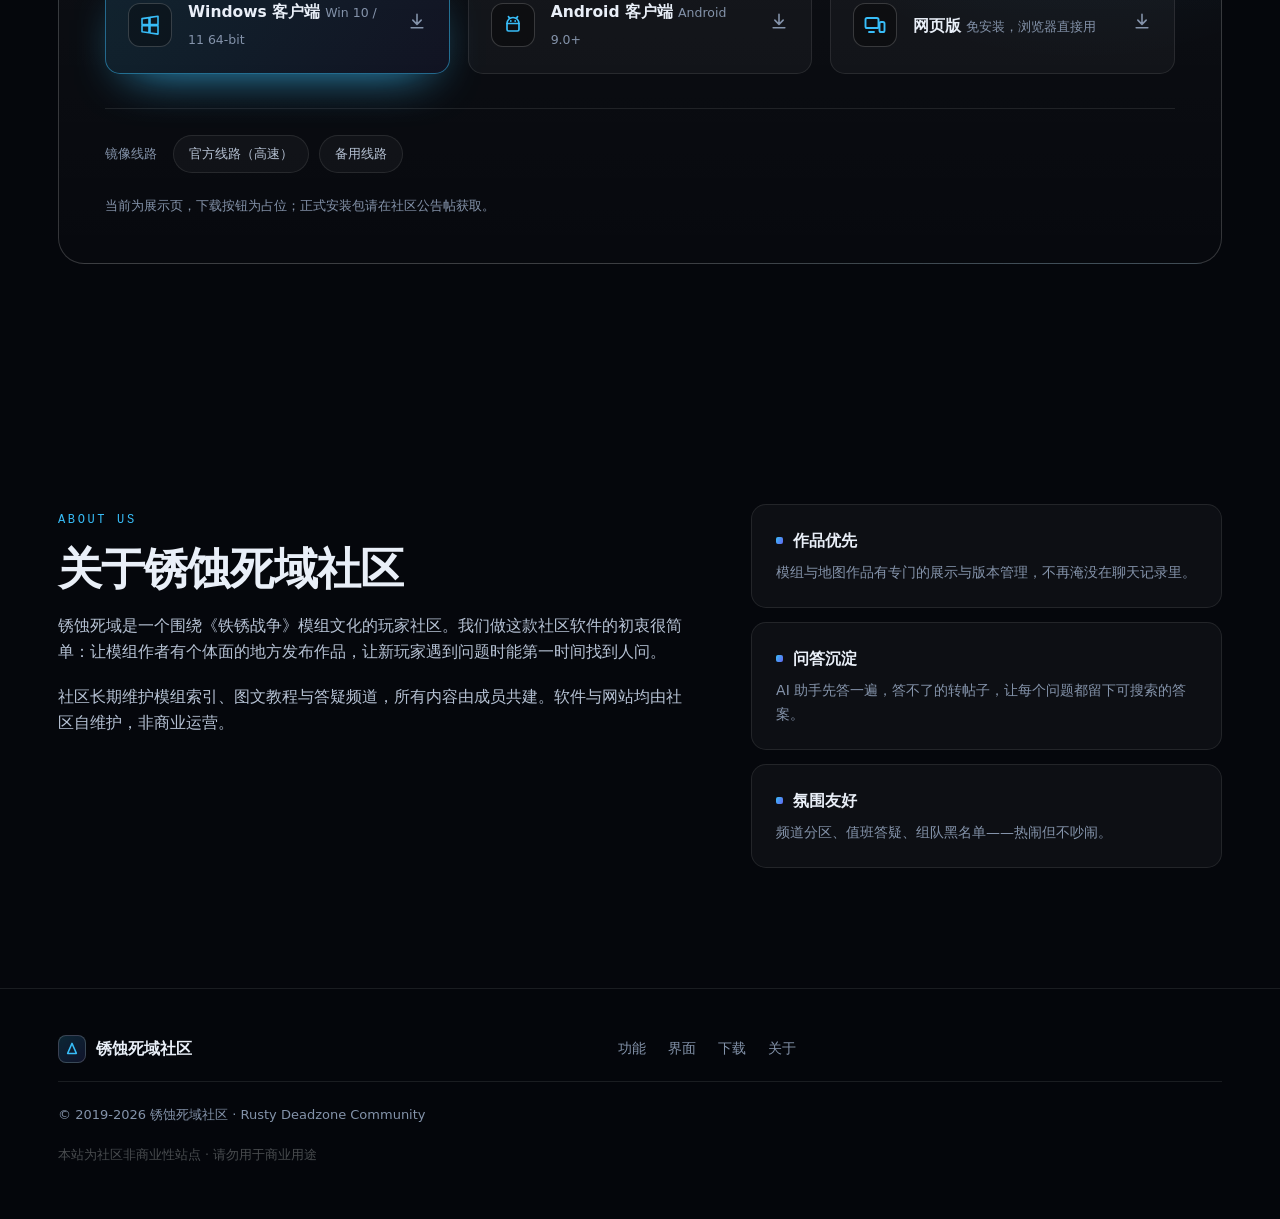
==== commit df459a96: "修复：恢复主站首页 index.html，并将 AwesEvo 官网移至 /awesevo/" ====
--- a/index.html
+++ b/index.html
@@ -1,413 +1,204 @@
 <!DOCTYPE html>
 <html lang="zh-CN">
 <head>
-<meta charset="UTF-8">
-<meta name="viewport" content="width=device-width, initial-scale=1.0">
-<title>AwesEvo — 本地运行的 AI Agent 工作台</title>
-<meta name="description" content="AwesEvo 是一个完全在本地运行的 AI Agent 桌面工具：自己接 API、提示词模板化、工具可开关、权限可分档。单文件 exe，下载双击就能用。">
-<link rel="icon" href="data:image/svg+xml,%3Csvg xmlns='http://www.w3.org/2000/svg' viewBox='0 0 64 64'%3E%3Crect width='64' height='64' rx='14' fill='%232563eb'/%3E%3Ctext x='32' y='44' font-size='36' font-family='sans-serif' font-weight='700' fill='white' text-anchor='middle'%3EA%3C/text%3E%3C/svg%3E">
+<meta charset="UTF-8" />
+<meta name="viewport" content="width=device-width, initial-scale=1.0" />
+<title>锈蚀死域社区</title>
+<meta name="description" id="metaDescription" content="锈蚀死域社区 —— 硬核废土生存" />
+<link rel="icon" id="faviconLink" href="data:image/svg+xml,%3Csvg xmlns='http://www.w3.org/2000/svg' viewBox='0 0 32 32'%3E%3Crect width='32' height='32' rx='8' fill='%230a0f18'/%3E%3Cpath d='M9 22 L16 8 L23 22 Z' fill='none' stroke='%2338bdf8' stroke-width='2.4' stroke-linejoin='round'/%3E%3C/svg%3E" />
+<link rel="stylesheet" href="/assets/style.css" />
 <style>
-/* 与 AwesEvo 本体同一套设计变量（取自应用 web/css/app.css） */
-:root{
-  --bg:#faf9f7; --panel:#ffffff; --soft:#f3f1ed; --soft-2:#eae7e1;
-  --border:#e6e2db; --border-2:#d5cfc6;
-  --text:#1b1a18; --text-2:#55514a; --text-3:#8a8479;
-  --accent:#2563eb; --accent-hover:#1d4ed8; --accent-soft:#e8f0fc;
-  --ok:#3f7d58; --ok-soft:#e9f3ed;
-  --bot-bg:#e9f3ed; --bot-border:#bfe0c9;
-  --code-bg:#1e1d1b;
-  --shadow-sm:0 1px 2px rgba(28,25,20,.06);
-  --shadow:0 4px 16px -4px rgba(28,25,20,.12),0 1px 3px rgba(28,25,20,.06);
-  --shadow-lg:0 24px 64px -16px rgba(28,25,20,.28);
-  --r-sm:7px; --r:10px; --r-lg:14px;
-  --t-fast:120ms; --t-mid:200ms; --t-slow:320ms;
-  --ease:cubic-bezier(.2,.8,.2,1);
-  --mono:ui-monospace,"Cascadia Code","SF Mono",Consolas,"Liberation Mono",monospace;
-  --sans:-apple-system,BlinkMacSystemFont,"Segoe UI","PingFang SC","Hiragino Sans GB","Microsoft YaHei",sans-serif;
-}
-*{box-sizing:border-box;margin:0;padding:0}
-html{scroll-behavior:smooth}
-body{font-family:var(--sans);background:var(--bg);color:var(--text);font-size:16px;line-height:1.65;-webkit-font-smoothing:antialiased}
-a{color:var(--accent);text-decoration:none}
-.wrap{max-width:1120px;margin:0 auto;padding:0 24px}
-::selection{background:var(--accent-soft)}
-
-/* ---------- 导航 ---------- */
-.nav{position:sticky;top:0;z-index:50;background:rgba(250,249,247,.88);backdrop-filter:blur(10px);border-bottom:1px solid var(--border);transition:box-shadow var(--t-mid) var(--ease)}
-.nav.scrolled{box-shadow:var(--shadow-sm)}
-.nav-in{display:flex;align-items:center;gap:28px;height:60px}
-.brand{display:flex;align-items:center;gap:10px;color:var(--text);font-weight:700;font-size:17px;letter-spacing:.2px}
-.logo{width:30px;height:30px;border-radius:8px;background:var(--accent);color:#fff;display:grid;place-items:center;font-size:17px;font-weight:700;box-shadow:var(--shadow-sm)}
-.ver{font-family:var(--mono);font-size:11px;font-weight:500;color:var(--accent);background:var(--accent-soft);border:1px solid #cfdefa;padding:1px 7px;border-radius:99px}
-.nav-links{display:flex;gap:22px;margin-left:auto}
-.nav-links a{color:var(--text-2);font-size:14px;transition:color var(--t-fast) var(--ease)}
-.nav-links a:hover{color:var(--text)}
-.btn{display:inline-flex;align-items:center;gap:8px;background:var(--accent);color:#fff;font-weight:600;font-size:15px;padding:10px 20px;border-radius:var(--r);border:1px solid var(--accent);box-shadow:var(--shadow-sm);transition:all var(--t-fast) var(--ease);cursor:pointer}
-.btn:hover{background:var(--accent-hover);border-color:var(--accent-hover);transform:translateY(-1px);box-shadow:var(--shadow)}
-.btn:active{transform:scale(.98)}
-.btn.small{padding:7px 14px;font-size:14px}
-.btn.ghost{background:var(--panel);color:var(--text);border-color:var(--border-2)}
-.btn.ghost:hover{border-color:var(--text-3);background:var(--panel)}
-.btn .dl{font-size:16px;line-height:1}
-
-/* ---------- Hero ---------- */
-.hero{padding:68px 0 30px}
-.hero-grid{display:grid;grid-template-columns:1fr 1.25fr;gap:52px;align-items:center}
-.eyebrow{display:inline-flex;align-items:center;gap:7px;font-size:13px;color:var(--text-2);background:var(--panel);border:1px solid var(--border);border-radius:99px;padding:4px 12px;box-shadow:var(--shadow-sm)}
-.eyebrow i{width:7px;height:7px;border-radius:99px;background:var(--ok);display:inline-block}
-h1{font-size:46px;line-height:1.16;font-weight:800;letter-spacing:-.5px;margin:20px 0 16px}
-h1 .hl{color:var(--accent)}
-.lede{font-size:17.5px;color:var(--text-2);max-width:30em}
-.cta-row{display:flex;gap:12px;flex-wrap:wrap;margin:28px 0 14px}
-.meta-row{font-size:13px;color:var(--text-3);display:flex;gap:8px;flex-wrap:wrap;align-items:center}
-.meta-row b{color:var(--text-2);font-weight:600}
-.dot-sep{width:3px;height:3px;border-radius:99px;background:var(--border-2)}
-
-/* ---------- 应用窗口复刻 ---------- */
-.window{background:var(--panel);border:1px solid var(--border);border-radius:var(--r-lg);box-shadow:var(--shadow-lg);overflow:hidden}
-.win-bar{display:flex;align-items:center;gap:10px;background:var(--soft);border-bottom:1px solid var(--border);padding:9px 14px}
-.tdots{display:flex;gap:7px}
-.tdots span{width:11px;height:11px;border-radius:99px;display:block}
-.tdots .r{background:#e0684f}.tdots .y{background:#e3b341}.tdots .g{background:#57ab74}
-.win-title{font-size:12.5px;color:var(--text-2);background:var(--panel);border:1px solid var(--border);padding:2px 12px;border-radius:99px;margin:0 auto;font-family:var(--mono)}
-.app-grid{display:grid;grid-template-columns:148px minmax(0,1fr) 168px;min-height:342px;font-size:12.5px}
-.a-side{border-right:1px solid var(--border);background:var(--bg);padding:10px 8px;display:flex;flex-direction:column;gap:2px}
-.a-side h5{font-size:11px;color:var(--text-3);font-weight:600;padding:2px 8px 6px;letter-spacing:.4px}
-.sess{padding:6px 8px;border-radius:var(--r-sm);color:var(--text-2);white-space:nowrap;overflow:hidden;text-overflow:ellipsis;transition:background var(--t-fast) var(--ease)}
-.sess.on{background:var(--accent-soft);color:var(--text);font-weight:600}
-.a-side .foot{margin-top:auto;border-top:1px solid var(--border);padding-top:8px}
-.a-main{display:flex;flex-direction:column;padding:14px;gap:10px;min-width:0}
-.msg{max-width:88%;padding:8px 12px;border-radius:var(--r);line-height:1.55}
-.msg.u{align-self:flex-end;background:var(--soft);border:1px solid var(--border)}
-.msg.b{align-self:flex-start;background:var(--bot-bg);border:1px solid var(--bot-border)}
-.plan{border:1px solid var(--border);border-radius:var(--r);padding:10px 12px;background:var(--panel);box-shadow:var(--shadow-sm)}
-.plan h6{font-size:12px;color:var(--text-2);margin-bottom:7px;font-weight:700}
-.plan li{list-style:none;display:flex;gap:8px;align-items:center;padding:2.5px 0;color:var(--text-2)}
-.plan li.done{color:var(--text-3);text-decoration:line-through}
-.cb{width:14px;height:14px;border-radius:4px;border:1.5px solid var(--border-2);flex:none;display:grid;place-items:center;font-size:10px;color:#fff}
-.cb.on{background:var(--accent);border-color:var(--accent)}
-.cb.run{border-color:var(--accent)}
-.cb.run::after{content:"";width:6px;height:6px;border-radius:99px;background:var(--accent);animation:pulse 1.1s infinite}
-@keyframes pulse{0%,100%{opacity:.35}50%{opacity:1}}
-.a-insp{border-left:1px solid var(--border);background:var(--bg);padding:10px 10px;display:flex;flex-direction:column;gap:8px}
-.a-insp h5{font-size:11px;color:var(--text-3);font-weight:600;letter-spacing:.4px}
-.frow{font-family:var(--mono);font-size:11.5px;color:var(--text-2);display:flex;justify-content:space-between;padding:2px 4px}
-.frow b{color:var(--text-3);font-weight:400}
-.seg{display:flex;background:var(--soft-2);border-radius:var(--r-sm);padding:2px;gap:2px}
-.seg span{flex:1;text-align:center;font-size:11px;padding:3px 0;border-radius:5px;color:var(--text-2)}
-.seg span.on{background:var(--panel);color:var(--text);font-weight:600;box-shadow:var(--shadow-sm)}
-.win-note{font-size:11px;color:var(--text-3);text-align:center;padding:8px;border-top:1px solid var(--border);background:var(--panel)}
-
-/* ---------- 信任条 ---------- */
-.strip{display:grid;grid-template-columns:repeat(4,1fr);gap:14px;margin:44px 0 6px}
-.strip .it{background:var(--panel);border:1px solid var(--border);border-radius:var(--r);padding:14px 16px;display:flex;gap:10px;align-items:flex-start;box-shadow:var(--shadow-sm)}
-.strip .ck{color:var(--ok);font-weight:800;flex:none}
-.strip b{display:block;font-size:14.5px}
-.strip p{font-size:13px;color:var(--text-2)}
-
-/* ---------- 区块 ---------- */
-section{padding:58px 0 8px}
-.kicker{font-family:var(--mono);font-size:12px;color:var(--accent);letter-spacing:1.5px;text-transform:uppercase}
-h2{font-size:30px;font-weight:800;letter-spacing:-.3px;margin:8px 0 10px}
-.sub{color:var(--text-2);max-width:44em}
-.cards{display:grid;grid-template-columns:repeat(3,1fr);gap:16px;margin-top:28px}
-.card{background:var(--panel);border:1px solid var(--border);border-radius:var(--r-lg);padding:22px;box-shadow:var(--shadow-sm);transition:all var(--t-mid) var(--ease)}
-.card:hover{transform:translateY(-3px);box-shadow:var(--shadow);border-color:var(--border-2)}
-.card .ic{width:38px;height:38px;border-radius:var(--r);background:var(--accent-soft);display:grid;place-items:center;font-size:19px;margin-bottom:13px}
-.card h3{font-size:16.5px;margin-bottom:6px}
-.card p{font-size:14px;color:var(--text-2)}
-.card code{font-family:var(--mono);font-size:12.5px;background:var(--soft);border:1px solid var(--border);padding:0 5px;border-radius:5px}
-
-/* ---------- 步骤 ---------- */
-.steps{display:grid;grid-template-columns:repeat(3,1fr);gap:16px;margin-top:28px}
-.step{background:var(--panel);border:1px solid var(--border);border-radius:var(--r-lg);padding:22px;box-shadow:var(--shadow-sm)}
-.step .n{font-family:var(--mono);font-size:13px;color:var(--accent);background:var(--accent-soft);display:inline-block;padding:2px 9px;border-radius:99px;margin-bottom:12px}
-.step h3{font-size:16.5px;margin-bottom:6px}
-.step p{font-size:14px;color:var(--text-2)}
-.step code{font-family:var(--mono);font-size:12.5px;background:var(--soft);border:1px solid var(--border);padding:0 5px;border-radius:5px}
-
-/* ---------- 安全 ---------- */
-.sec-grid{display:grid;grid-template-columns:1fr 1fr;gap:36px;align-items:start;margin-top:6px}
-.guard{list-style:none;margin-top:16px;display:grid;gap:11px}
-.guard li{display:flex;gap:10px;font-size:15px;color:var(--text-2)}
-.guard li b{color:var(--text)}
-.guard .ck{color:var(--ok);font-weight:800;flex:none}
-.darkcard{background:var(--code-bg);color:#edeae5;border-radius:var(--r-lg);padding:22px;box-shadow:var(--shadow-lg);font-size:14px}
-.darkcard h4{font-size:13px;color:#b0aaa1;font-weight:600;letter-spacing:.6px;margin-bottom:14px}
-.darkcard .row{display:flex;justify-content:space-between;gap:14px;padding:8px 0;border-bottom:1px solid #322f2a}
-.darkcard .row:last-child{border-bottom:none}
-.darkcard .row span:first-child{color:#b0aaa1}
-.darkcard .tag{font-family:var(--mono);font-size:12px;padding:1px 8px;border-radius:99px;background:#1e2b23;color:#6fb98a;border:1px solid #2f4a3a;white-space:nowrap}
-.darkcard .tag.blue{background:#17253d;color:#93c5fd;border-color:#274068}
-.darkcard .tag.amber{background:#2e2718;color:#d6a854;border-color:#4a3d20}
-
-/* ---------- 下载 ---------- */
-.dl-card{background:var(--panel);border:1px solid var(--border);border-radius:var(--r-lg);box-shadow:var(--shadow);padding:34px;margin-top:28px;display:grid;grid-template-columns:1.2fr 1fr;gap:34px}
-.dl-card h3{font-size:22px;margin-bottom:8px}
-.dl-card p{color:var(--text-2);font-size:14.5px}
-.spec{border:1px solid var(--border);border-radius:var(--r);overflow:hidden;font-size:14px}
-.spec .r{display:flex;justify-content:space-between;padding:9px 14px;background:var(--panel)}
-.spec .r:nth-child(odd){background:var(--soft)}
-.spec .r span:first-child{color:var(--text-3)}
-.spec .r span:last-child{font-weight:600;font-family:var(--mono);font-size:13px}
-.dl-btns{display:flex;gap:12px;flex-wrap:wrap;margin-top:20px}
-.dl-note{font-size:13px;color:var(--text-3);margin-top:14px}
-
-/* ---------- FAQ / 页脚 ---------- */
-.faq{display:grid;grid-template-columns:repeat(3,1fr);gap:16px;margin-top:28px}
-.faq .q{background:var(--panel);border:1px solid var(--border);border-radius:var(--r-lg);padding:20px;box-shadow:var(--shadow-sm)}
-.faq h3{font-size:15.5px;margin-bottom:6px}
-.faq p{font-size:14px;color:var(--text-2)}
-footer{margin-top:70px;border-top:1px solid var(--border);padding:26px 0 34px;color:var(--text-3);font-size:13.5px}
-.foot-in{display:flex;gap:18px;flex-wrap:wrap;align-items:center}
-.foot-in .sp{flex:1}
-.foot-in a{color:var(--text-2)}
-.foot-in a:hover{color:var(--text)}
-
-/* ---------- 动画 ---------- */
-.reveal{opacity:0;transform:translateY(16px);transition:opacity var(--t-slow) var(--ease),transform var(--t-slow) var(--ease)}
-.reveal.in{opacity:1;transform:none}
-
-/* ---------- 响应式 ---------- */
-@media (max-width:960px){
-  .hero-grid{grid-template-columns:1fr;gap:34px}
-  h1{font-size:36px}
-  .cards,.steps,.faq{grid-template-columns:1fr 1fr}
-  .strip{grid-template-columns:1fr 1fr}
-  .sec-grid,.dl-card{grid-template-columns:1fr}
-  .app-grid{grid-template-columns:118px minmax(0,1fr) 138px}
-}
-@media (max-width:600px){
-  .nav-links{display:none}
-  .cards,.steps,.faq,.strip{grid-template-columns:1fr}
-  .app-grid{grid-template-columns:minmax(0,1fr) 128px}
-  .a-side{display:none}
-  h1{font-size:31px}
-  .hero{padding-top:44px}
-}
-@media (prefers-reduced-motion:reduce){
-  *,*::before,*::after{animation-duration:.01ms!important;transition-duration:.01ms!important;scroll-behavior:auto!important}
-  .reveal{opacity:1;transform:none}
-}
+  /* 兜底：即使 <body> 尚未解析（例如外部脚本阻塞了解析），也保持深色底，避免纯白页面 */
+  html { background: #05070c; }
+  html.xsdz-slow::before {
+    content: "锈蚀死域 · 载入中";
+    position: fixed; inset: 0;
+    display: grid; place-items: center;
+    background: #05070c;
+    color: rgba(140, 170, 205, .55);
+    font: 500 12.5px/1.6 ui-monospace, Menlo, Consolas, monospace;
+    letter-spacing: .32em;
+    z-index: 2147483600;
+    pointer-events: none;
+  }
+  html.xsdz-ready::before { display: none; }
 </style>
+<script>
+(function () {
+  var el = document.documentElement;
+  var timer = setTimeout(function () { el.classList.add('xsdz-slow'); }, 400);
+  var done = function () { clearTimeout(timer); el.classList.add('xsdz-ready'); };
+  if (document.readyState !== 'loading') { done(); }
+  else {
+    document.addEventListener('DOMContentLoaded', done);
+    window.addEventListener('load', done);
+  }
+})();
+</script>
 </head>
 <body>
 
-<header class="nav" id="topnav">
-  <div class="wrap nav-in">
-    <a class="brand" href="#"><span class="logo">A</span>AwesEvo <span class="ver">v0.1.0</span></a>
-    <nav class="nav-links">
-      <a href="#features">功能</a>
-      <a href="#start">上手</a>
-      <a href="#security">安全</a>
-      <a href="#faq">问答</a>
-      <a href="https://github.com/2993262905/awesevo-ai-agent" target="_blank" rel="noopener">GitHub</a>
-    </nav>
-    <a class="btn small" href="#download" style="margin-left:8px"><span class="dl">↓</span>下载</a>
+<!-- 背景层 -->
+<div class="bg-layer" aria-hidden="true">
+  <div class="bg-grid"></div>
+  <div class="bg-glow glow-a"></div>
+  <div class="bg-glow glow-b"></div>
+  <div class="bg-scan"></div>
+  <div class="bg-noise"></div>
+</div>
+<div class="cursor-spot" aria-hidden="true"></div>
+
+<!-- 顶部导航 -->
+<header class="nav" id="nav">
+  <div class="nav-inner">
+    <a class="brand" href="#home">
+      <img class="brand-img" id="brandImg" alt="" hidden />
+      <span class="brand-mark" id="brandMark">
+        <svg viewBox="0 0 32 32" width="26" height="26" aria-hidden="true">
+          <path d="M9 23 L16 7 L23 23 Z" fill="none" stroke="currentColor" stroke-width="2.4" stroke-linejoin="round"/>
+          <path d="M12.6 18.4 h6.8" stroke="currentColor" stroke-width="2.4" stroke-linecap="round"/>
+        </svg>
+      </span>
+      <span class="brand-text" id="brandText">锈蚀死域</span>
+    </a>
+    <nav class="nav-links" id="navLinks"></nav>
+    <a class="btn btn-ghost nav-cta" id="navCta" href="#download">下载客户端</a>
+    <button class="nav-burger" id="navBurger" aria-label="菜单">
+      <span></span><span></span>
+    </button>
   </div>
 </header>
 
-<div class="wrap">
-  <!-- ============ Hero ============ -->
-  <div class="hero">
-    <div class="hero-grid">
-      <div class="reveal in">
-        <span class="eyebrow"><i></i>v0.1.0 已发布 · 单文件版</span>
-        <h1>你的电脑，<br>你的 Agent，<br><span class="hl">你的规矩。</span></h1>
-        <p class="lede">AwesEvo 是一个完全在本机运行的 AI Agent 工作台：自己接 API、执行计划看得见、权限分档捏在自己手里。数据不出电脑，下载双击就能用。</p>
-        <div class="cta-row">
-          <a class="btn" href="https://github.com/2993262905/awesevo-ai-agent/releases/download/v0.1.0/AwesEvo.exe"><span class="dl">↓</span>下载 Windows 版</a>
-          <a class="btn ghost" href="https://github.com/2993262905/awesevo-ai-agent" target="_blank" rel="noopener">GitHub 仓库</a>
-        </div>
-        <div class="meta-row">
-          <span><b>免费开源</b></span><span class="dot-sep"></span>
-          <span>无需注册</span><span class="dot-sep"></span>
-          <span>Windows 10 / 11</span><span class="dot-sep"></span>
-          <span>AwesEvo.exe · 89.5 MB</span>
-        </div>
-      </div>
-      <div class="reveal in">
-        <div class="window" aria-label="AwesEvo 界面示意">
-          <div class="win-bar">
-            <div class="tdots"><span class="r"></span><span class="y"></span><span class="g"></span></div>
-            <div class="win-title">AwesEvo — 会话</div>
-            <div style="width:47px"></div>
+<main>
+
+  <!-- Hero -->
+  <section class="hero" id="home">
+    <div class="hero-inner">
+      <div class="hero-copy">
+        <div class="badge" id="heroBadge">
+          <span class="badge-dot"></span><span id="heroBadgeText">加载中…</span>
+        </div>
+        <h1 class="hero-title">
+          <span id="heroTitleTop">锈蚀死域</span><span class="grad" id="heroTitleBottom">社区</span>
+        </h1>
+        <p class="hero-sub" id="heroSub"></p>
+        <div class="hero-actions">
+          <a class="btn btn-primary" id="heroPrimary" href="#download">
+            <span id="heroPrimaryText">立即下载</span>
+            <svg viewBox="0 0 24 24" width="18" height="18" aria-hidden="true"><path d="M12 4v12m0 0l-5-5m5 5l5-5M5 20h14" fill="none" stroke="currentColor" stroke-width="2" stroke-linecap="round" stroke-linejoin="round"/></svg>
+          </a>
+          <a class="btn btn-ghost" id="heroSecondary" href="#download"><span id="heroSecondaryText">查看更新日志</span></a>
+        </div>
+        <div class="hero-stats" id="heroStats"></div>
+      </div>
+
+      <div class="hero-visual">
+        <div class="terminal" id="terminal">
+          <div class="terminal-bar">
+            <span class="dot red"></span><span class="dot yellow"></span><span class="dot green"></span>
+            <span class="terminal-title" id="terminalTitle">xsdz-launcher</span>
           </div>
-          <div class="app-grid">
-            <aside class="a-side">
-              <h5>会话</h5>
-              <div class="sess on">重构登录模块</div>
-              <div class="sess">写个数据脚本</div>
-              <div class="sess">整理发票表格</div>
-              <div class="sess">＋ 新会话</div>
-              <div class="foot">
-                <div class="sess">⚙ 设置</div>
-              </div>
-            </aside>
-            <div class="a-main">
-              <div class="msg u">帮我把登录模块拆成独立文件，顺手补上单元测试</div>
-              <div class="msg b">好，我先看一遍现有结构，然后按计划动手：</div>
-              <div class="plan">
-                <h6>执行计划 · 4 步</h6>
-                <ul>
-                  <li class="done"><span class="cb on">✓</span>梳理 auth 目录现状</li>
-                  <li class="done"><span class="cb on">✓</span>拆分 session 与 token 逻辑</li>
-                  <li><span class="cb run"></span>迁移调用方并跑通构建</li>
-                  <li><span class="cb"></span>补单元测试</li>
-                </ul>
-              </div>
-            </div>
-            <aside class="a-insp">
-              <h5>文件</h5>
-              <div class="frow"><span>server/</span><b>目录</b></div>
-              <div class="frow"><span>web/</span><b>目录</b></div>
-              <div class="frow"><span>data/</span><b>目录</b></div>
-              <h5 style="margin-top:6px">权限模式</h5>
-              <div class="seg"><span>只读</span><span>确认</span><span class="on">自动</span></div>
-              <h5 style="margin-top:6px">模型</h5>
-              <div class="frow"><span>SenseNova</span><b>▾</b></div>
-            </aside>
+          <div class="terminal-body" id="terminalBody"></div>
+        </div>
+        <div class="hero-card" id="heroCard">
+          <img id="heroCardImg" alt="" hidden />
+          <div class="hero-card-fallback" id="heroCardFallback">
+            <svg viewBox="0 0 120 120" width="120" height="120" aria-hidden="true">
+              <defs>
+                <linearGradient id="hg" x1="0" y1="0" x2="1" y2="1">
+                  <stop offset="0" stop-color="var(--accent)"/>
+                  <stop offset="1" stop-color="var(--accent-2)"/>
+                </linearGradient>
+              </defs>
+              <circle cx="60" cy="60" r="46" fill="none" stroke="url(#hg)" stroke-width="1.2" opacity=".5"/>
+              <circle cx="60" cy="60" r="34" fill="none" stroke="url(#hg)" stroke-width="1.2" opacity=".35"/>
+              <path d="M36 78 L60 26 L84 78 Z" fill="none" stroke="url(#hg)" stroke-width="2.6" stroke-linejoin="round"/>
+              <path d="M48 66 h24" stroke="url(#hg)" stroke-width="2.6" stroke-linecap="round"/>
+            </svg>
+            <p>RUSTY DEADZONE</p>
+            <em class="hero-card-hint">主视觉图位 · 后台「首屏 Hero → 右侧主视觉图片」可替换</em>
           </div>
-          <div class="win-note">界面示意 · 与 AwesEvo v0.1.0 同款设计语言</div>
-        </div>
-      </div>
-    </div>
-
-    <div class="strip reveal">
-      <div class="it"><span class="ck">✓</span><div><b>完全本地</b><p>服务跑在 127.0.0.1，数据只存本机</p></div></div>
-      <div class="it"><span class="ck">✓</span><div><b>零第三方依赖</b><p>纯 Node 标准库实现，源码可审计</p></div></div>
-      <div class="it"><span class="ck">✓</span><div><b>密钥加密</b><p>AES-256-GCM + 设备绑定，配置里只有密文</p></div></div>
-      <div class="it"><span class="ck">✓</span><div><b>开源免费</b><p>源码在 GitHub，欢迎拆开看</p></div></div>
-    </div>
+        </div>
+      </div>
+    </div>
+    <div class="hero-marquee"><div class="marquee-track" id="marqueeTrack"></div></div>
+  </section>
+
+  <!-- 特性 -->
+  <section class="section" id="features">
+    <div class="section-head">
+      <span class="eyebrow" id="featuresEyebrow">CORE FEATURES</span>
+      <h2 class="section-title" id="featuresTitle">为硬核而生</h2>
+      <p class="section-sub" id="featuresSub"></p>
+    </div>
+    <div class="feature-grid" id="featureGrid"></div>
+  </section>
+
+  <!-- 图集 -->
+  <section class="section" id="gallery">
+    <div class="section-head">
+      <span class="eyebrow" id="galleryEyebrow">SCREENSHOTS</span>
+      <h2 class="section-title" id="galleryTitle">锈蚀世界</h2>
+      <p class="section-sub" id="gallerySub"></p>
+    </div>
+    <div class="gallery-grid" id="galleryGrid"></div>
+  </section>
+
+  <!-- 下载 -->
+  <section class="section section-download" id="download">
+    <div class="download-panel">
+      <div class="download-head">
+        <div>
+          <span class="eyebrow" id="downloadEyebrow">DOWNLOAD</span>
+          <h2 class="section-title" id="downloadTitle">获取锈蚀死域</h2>
+          <p class="section-sub" id="downloadSub"></p>
+        </div>
+        <div class="version-box">
+          <div class="version-row"><span>最新版本</span><strong id="dlVersion">v3.2.0</strong></div>
+          <div class="version-row"><span>安装包大小</span><strong id="dlSize">4.86 GB</strong></div>
+          <div class="version-row"><span>更新时间</span><strong id="dlUpdated">2026-10-01</strong></div>
+          <div class="version-row"><span>校验</span><strong class="mono" id="dlHash">SHA-256</strong></div>
+        </div>
+      </div>
+      <div class="platform-grid" id="platformGrid"></div>
+      <div class="mirror-row">
+        <span class="mirror-label">镜像线路</span>
+        <div class="mirror-list" id="mirrorList"></div>
+      </div>
+      <p class="download-note" id="downloadNote"></p>
+    </div>
+  </section>
+
+  <!-- 关于 -->
+  <section class="section" id="about">
+    <div class="about-grid">
+      <div class="about-copy">
+        <span class="eyebrow" id="aboutEyebrow">ABOUT US</span>
+        <h2 class="section-title" id="aboutTitle">关于锈蚀死域社区</h2>
+        <div id="aboutParagraphs"></div>
+      </div>
+      <div class="about-points" id="aboutPoints"></div>
+    </div>
+  </section>
+
+</main>
+
+<footer class="footer">
+  <div class="footer-inner">
+    <div class="footer-brand">
+      <span class="brand-mark small">
+        <svg viewBox="0 0 32 32" width="20" height="20" aria-hidden="true">
+          <path d="M9 23 L16 7 L23 23 Z" fill="none" stroke="currentColor" stroke-width="2.4" stroke-linejoin="round"/>
+        </svg>
+      </span>
+      <span id="footerBrandText">锈蚀死域社区</span>
+    </div>
+    <div class="footer-links" id="footerLinks"></div>
+    <div class="footer-copy" id="footerCopy"></div>
+    <div class="footer-icp" id="footerIcp"></div>
   </div>
-
-  <!-- ============ 功能 ============ -->
-  <section id="features">
-    <div class="reveal">
-      <div class="kicker">Features</div>
-      <h2>干活之前，先把计划摊开</h2>
-      <p class="sub">AwesEvo 不玩黑箱：AI 要做哪几步、正在做哪一步、做完了没有，都摆在界面上。权限、工具、活动范围，全都可以按你的规矩关小或放大。</p>
-    </div>
-    <div class="cards">
-      <div class="card reveal"><div class="ic">📋</div><h3>可见的执行计划</h3><p>每次任务先生成带勾选框的计划，执行一步勾一步；思考过程可折叠展开，它想了什么、为什么这么做，都看得到。</p></div>
-      <div class="card reveal"><div class="ic">🎚️</div><h3>权限三档</h3><p><b>只读</b>只能看不能动；<b>确认</b>每步先问你；<b>自动</b>放手让它跑。危险命令会被单独拦下来确认，删文件永远先进回收站。</p></div>
-      <div class="card reveal"><div class="ic">🔌</div><h3>多服务商 · 多模型</h3><p>OpenAI / Anthropic 兼容端点自由添加，一键拉取端点下的模型列表实时切换；装了 Ollama 会自动探测接进来。</p></div>
-      <div class="card reveal"><div class="ic">🧭</div><h3>活动范围围栏</h3><p>首次启动二选一：只在<b>专用工作区</b>里读写，或<b>全权接管</b>用户目录。无论哪种，系统目录和密钥目录永久拒绝访问。</p></div>
-      <div class="card reveal"><div class="ic">🔐</div><h3>密钥加密存储</h3><p>API Key 用 AES-256-GCM 加密，种子与本机硬件绑定，配置文件里只剩密文；界面上也只显示后四位。</p></div>
-      <div class="card reveal"><div class="ic">📸</div><h3>快照与后台</h3><p>一键保存工作区快照，随时回滚；设置页带「后台」面板，运行状态和日志不用翻文件夹就能看。</p></div>
-    </div>
-  </section>
-
-  <!-- ============ 上手 ============ -->
-  <section id="start">
-    <div class="reveal">
-      <div class="kicker">Get Started</div>
-      <h2>三步，从下载到开聊</h2>
-    </div>
-    <div class="steps">
-      <div class="step reveal"><span class="n">01</span><h3>下载单文件 exe</h3><p>不用装 Node、不用配环境——运行时已经打包在 <code>AwesEvo.exe</code> 里，89.5 MB 一个文件。</p></div>
-      <div class="step reveal"><span class="n">02</span><h3>双击启动</h3><p>程序会自动解压到 <code>%LOCALAPPDATA%\AwesEvo</code> 并打开界面，先选好 AI 的活动范围（工作区模式最稳妥）。</p></div>
-      <div class="step reveal"><span class="n">03</span><h3>填 Key 开聊</h3><p>没 Key 也能先用内置的免费体验通道聊起来（纯对话）；在「设置 → 模型与 API」填上自己的 Key，就能解锁全部工具能力。</p></div>
-    </div>
-  </section>
-
-  <!-- ============ 安全 ============ -->
-  <section id="security">
-    <div class="sec-grid">
-      <div class="reveal">
-        <div class="kicker">Safety</div>
-        <h2>能干活，也得守规矩</h2>
-        <p class="sub">让 AI 在自己电脑上跑命令，安全不是附加题。AwesEvo 的防护是后加的一整套系统，每一条都写进了代码里：</p>
-        <ul class="guard">
-          <li><span class="ck">✓</span><span><b>来源校验</b> —— 本地接口只接受本机页面调用，浏览器里随便一个网页别想指挥它</span></li>
-          <li><span class="ck">✓</span><span><b>路径围栏</b> —— 工具只能碰活动范围内的文件，越界直接拒绝</span></li>
-          <li><span class="ck">✓</span><span><b>删除进回收站</b> —— 没有「彻底删除」，手滑了还能捞回来</span></li>
-          <li><span class="ck">✓</span><span><b>危险命令拦截</b> —— 命中高危模式必须人工确认，并有重复调用检测和最大步数兜底</span></li>
-        </ul>
-      </div>
-      <div class="darkcard reveal">
-        <h4>防护清单 · GUARDRAILS</h4>
-        <div class="row"><span>本地接口来源校验</span><span class="tag">已启用</span></div>
-        <div class="row"><span>敏感目录拒绝清单</span><span class="tag">永久生效</span></div>
-        <div class="row"><span>删除 → 回收站</span><span class="tag">强制</span></div>
-        <div class="row"><span>危险命令确认</span><span class="tag amber">需人工确认</span></div>
-        <div class="row"><span>API Key 存储</span><span class="tag blue">AES-256-GCM</span></div>
-        <div class="row"><span>数据存储位置</span><span class="tag blue">本机 · 不上传</span></div>
-      </div>
-    </div>
-  </section>
-
-  <!-- ============ 下载 ============ -->
-  <section id="download">
-    <div class="reveal">
-      <div class="kicker">Download</div>
-      <h2>下载 AwesEvo</h2>
-      <p class="sub">当前版本 v0.1.0，首个单文件版。下载后双击即可，首次启动会自动完成解压配置。</p>
-    </div>
-    <div class="dl-card reveal">
-      <div>
-        <h3>AwesEvo v0.1.0 · Windows</h3>
-        <p>单文件绿色版：不需要安装 Node.js，不写注册表，解压目录就在 <code style="font-family:var(--mono);font-size:13px">%LOCALAPPDATA%\AwesEvo</code>，不想要了删掉即可。</p>
-        <div class="dl-btns">
-          <a class="btn" href="https://github.com/2993262905/awesevo-ai-agent/releases/download/v0.1.0/AwesEvo.exe"><span class="dl">↓</span>直接下载 exe</a>
-          <a class="btn ghost" href="https://github.com/2993262905/awesevo-ai-agent/releases/tag/v0.1.0" target="_blank" rel="noopener">发布页</a>
-          <a class="btn ghost" href="https://github.com/2993262905/awesevo-ai-agent" target="_blank" rel="noopener">源码仓库</a>
-        </div>
-        <p class="dl-note">下载走 GitHub Release；个别网络环境下速度较慢，请稍等片刻。</p>
-      </div>
-      <div class="spec">
-        <div class="r"><span>版本</span><span>v0.1.0</span></div>
-        <div class="r"><span>文件名</span><span>AwesEvo.exe</span></div>
-        <div class="r"><span>大小</span><span>89.5 MB</span></div>
-        <div class="r"><span>系统</span><span>Windows 10/11 · 64 位</span></div>
-        <div class="r"><span>运行时</span><span>已内置 · 无需另装</span></div>
-        <div class="r"><span>授权</span><span>开源 · 免费</span></div>
-      </div>
-    </div>
-  </section>
-
-  <!-- ============ 问答 ============ -->
-  <section id="faq">
-    <div class="reveal">
-      <div class="kicker">FAQ</div>
-      <h2>常见问题</h2>
-    </div>
-    <div class="faq">
-      <div class="q reveal"><h3>收费吗？要注册吗？</h3><p>都不要。AwesEvo 免费开源，没有账号体系，下载下来就是你的。</p></div>
-      <div class="q reveal"><h3>我的数据会上传吗？</h3><p>不会。会话、配置、工作区文件都存在本机；它只会连接你自己填写的模型 API 端点。</p></div>
-      <div class="q reveal"><h3>没有 API Key 能用吗？</h3><p>能。内置免费体验通道可以直接对话（有频率限制且不能调用工具）；填自己的 Key 后解锁完整能力。</p></div>
-    </div>
-  </section>
-
-  <footer>
-    <div class="foot-in">
-      <span><b style="color:var(--text-2)">AwesEvo</b> · 本地 AI Agent 工作台</span>
-      <span class="sp"></span>
-      <a href="https://github.com/2993262905/awesevo-ai-agent" target="_blank" rel="noopener">GitHub</a>
-      <a href="https://github.com/2993262905/awesevo-ai-agent/releases/tag/v0.1.0" target="_blank" rel="noopener">v0.1.0 发布页</a>
-      <a href="https://wjl.qd.je/">锈蚀死域社区</a>
-      <span>© <span id="yr">2026</span> 畏惧了 · 本站由吓哭了搭建</span>
-    </div>
-  </footer>
-</div>
-
-<script>
-// 年份
-document.getElementById('yr').textContent = new Date().getFullYear();
-// 导航阴影
-var nav = document.getElementById('topnav');
-addEventListener('scroll', function(){ nav.classList.toggle('scrolled', scrollY > 8); }, {passive:true});
-// 滚动显现（不支持 IO 或开了减少动态时直接全显）
-(function(){
-  var els = document.querySelectorAll('.reveal');
-  if (!('IntersectionObserver' in window) || matchMedia('(prefers-reduced-motion: reduce)').matches) {
-    els.forEach(function(e){ e.classList.add('in'); }); return;
-  }
-  var io = new IntersectionObserver(function(es){
-    es.forEach(function(en){ if (en.isIntersecting) { en.target.classList.add('in'); io.unobserve(en.target); } });
-  }, {threshold: .12});
-  els.forEach(function(e){ io.observe(e); });
-})();
-</script>
+</footer>
+
+<script src="/assets/app.js"></script>
 </body>
 </html>
--- a/assets/style.css
+++ b/assets/style.css
@@ -0,0 +1,707 @@
+/* ============================================================
+   锈蚀死域社区 · 官网样式
+   ============================================================ */
+
+:root {
+  --bg: #05070c;
+  --bg-2: #080d16;
+  --panel: rgba(255, 255, 255, 0.035);
+  --panel-2: rgba(255, 255, 255, 0.055);
+  --border: rgba(255, 255, 255, 0.09);
+  --border-strong: rgba(255, 255, 255, 0.18);
+  --text: #e9eff8;
+  --text-soft: #b6c2d4;
+  --muted: #8493aa;
+  --accent: #38bdf8;
+  --accent-2: #6366f1;
+  --radius: 18px;
+  --maxw: 1220px;
+  --font: "Inter", system-ui, -apple-system, "Segoe UI", "PingFang SC",
+    "Hiragino Sans GB", "Microsoft YaHei", sans-serif;
+  --mono: ui-monospace, "JetBrains Mono", "SFMono-Regular", "Cascadia Code",
+    Consolas, monospace;
+}
+
+* { box-sizing: border-box; }
+
+/* 保证 hidden 属性优先于任何 display 声明 */
+[hidden] { display: none !important; }
+
+html { scroll-behavior: smooth; background: #05070c; }
+
+body {
+  margin: 0;
+  background: var(--bg);
+  color: var(--text);
+  font-family: var(--font);
+  font-size: 16px;
+  line-height: 1.7;
+  -webkit-font-smoothing: antialiased;
+  overflow-x: hidden;
+}
+
+a { color: inherit; text-decoration: none; }
+img { max-width: 100%; display: block; }
+h1, h2, h3, p { margin: 0; }
+.mono { font-family: var(--mono); }
+
+/* ---------------- 背景层 ---------------- */
+
+.bg-layer {
+  position: fixed;
+  inset: 0;
+  z-index: 0;
+  pointer-events: none;
+  overflow: hidden;
+}
+
+.bg-grid {
+  position: absolute;
+  inset: -10%;
+  background-image:
+    linear-gradient(rgba(120, 160, 220, 0.075) 1px, transparent 1px),
+    linear-gradient(90deg, rgba(120, 160, 220, 0.075) 1px, transparent 1px);
+  background-size: 64px 64px;
+  mask-image: radial-gradient(ellipse 90% 65% at 50% 0%, #000 20%, transparent 78%);
+  -webkit-mask-image: radial-gradient(ellipse 90% 65% at 50% 0%, #000 20%, transparent 78%);
+}
+
+.bg-glow {
+  position: absolute;
+  border-radius: 50%;
+  filter: blur(120px);
+  opacity: 0.5;
+}
+.glow-a {
+  width: 720px; height: 720px;
+  top: -320px; left: -120px;
+  background: radial-gradient(circle, var(--accent) 0%, transparent 68%);
+  opacity: 0.28;
+}
+.glow-b {
+  width: 640px; height: 640px;
+  top: 120px; right: -220px;
+  background: radial-gradient(circle, var(--accent-2) 0%, transparent 68%);
+  opacity: 0.26;
+}
+
+.bg-scan {
+  position: absolute;
+  inset: 0;
+  background: repeating-linear-gradient(
+    to bottom,
+    rgba(255, 255, 255, 0.022) 0px,
+    rgba(255, 255, 255, 0.022) 1px,
+    transparent 1px,
+    transparent 4px
+  );
+  opacity: 0.5;
+}
+
+.bg-noise {
+  position: absolute;
+  inset: 0;
+  opacity: 0.05;
+  background-image: url("data:image/svg+xml,%3Csvg xmlns='http://www.w3.org/2000/svg' width='160' height='160'%3E%3Cfilter id='n'%3E%3CfeTurbulence type='fractalNoise' baseFrequency='0.85' numOctaves='3'/%3E%3C/filter%3E%3Crect width='160' height='160' filter='url(%23n)'/%3E%3C/svg%3E");
+}
+
+.cursor-spot {
+  position: fixed;
+  width: 520px; height: 520px;
+  border-radius: 50%;
+  pointer-events: none;
+  z-index: 1;
+  background: radial-gradient(circle, rgba(56, 189, 248, 0.10) 0%, transparent 62%);
+  transform: translate(-50%, -50%);
+  transition: opacity 0.4s ease;
+  opacity: 0;
+}
+
+/* ---------------- 导航 ---------------- */
+
+.nav {
+  position: fixed;
+  top: 0; left: 0; right: 0;
+  z-index: 50;
+  transition: background 0.35s ease, border-color 0.35s ease, backdrop-filter 0.35s;
+  border-bottom: 1px solid transparent;
+}
+.nav.scrolled {
+  background: rgba(5, 8, 14, 0.78);
+  backdrop-filter: blur(14px);
+  -webkit-backdrop-filter: blur(14px);
+  border-bottom-color: var(--border);
+}
+.nav-inner {
+  max-width: var(--maxw);
+  margin: 0 auto;
+  padding: 16px 28px;
+  display: flex;
+  align-items: center;
+  gap: 28px;
+}
+.brand { display: flex; align-items: center; gap: 10px; font-weight: 700; letter-spacing: 0.02em; }
+.brand-mark {
+  display: grid; place-items: center;
+  width: 36px; height: 36px;
+  border-radius: 10px;
+  color: var(--accent);
+  background: linear-gradient(140deg, rgba(56, 189, 248, 0.18), rgba(99, 102, 241, 0.14));
+  border: 1px solid var(--border-strong);
+}
+.brand-mark.small { width: 28px; height: 28px; border-radius: 8px; }
+.brand-img { height: 34px; width: auto; }
+.brand-text { font-size: 17px; }
+
+.nav-links { display: flex; gap: 4px; margin-left: auto; }
+.nav-links a {
+  padding: 8px 14px;
+  border-radius: 9px;
+  font-size: 14.5px;
+  color: var(--text-soft);
+  transition: color 0.2s, background 0.2s;
+}
+.nav-links a:hover { color: #fff; background: var(--panel-2); }
+
+.nav-burger { display: none; }
+
+/* ---------------- 按钮 ---------------- */
+
+.btn {
+  display: inline-flex;
+  align-items: center;
+  gap: 9px;
+  padding: 12px 22px;
+  border-radius: 11px;
+  font-size: 15px;
+  font-weight: 600;
+  border: 1px solid transparent;
+  cursor: pointer;
+  transition: transform 0.18s ease, box-shadow 0.25s ease, background 0.25s, border-color 0.25s;
+  white-space: nowrap;
+}
+.btn-primary {
+  color: #04121e;
+  background: linear-gradient(120deg, var(--accent), var(--accent-2));
+  box-shadow: 0 8px 30px -10px var(--accent);
+}
+.btn-primary:hover { transform: translateY(-2px); box-shadow: 0 14px 40px -10px var(--accent); }
+.btn-ghost {
+  color: var(--text);
+  background: var(--panel);
+  border-color: var(--border-strong);
+}
+.btn-ghost:hover { background: var(--panel-2); border-color: rgba(255,255,255,0.3); transform: translateY(-2px); }
+.nav-cta { padding: 9px 18px; font-size: 14px; }
+
+/* ---------------- Hero ---------------- */
+
+.hero {
+  position: relative;
+  z-index: 2;
+  padding: 150px 28px 0;
+}
+.hero-inner {
+  max-width: var(--maxw);
+  margin: 0 auto;
+  display: grid;
+  grid-template-columns: 1.05fr 0.95fr;
+  gap: 60px;
+  align-items: center;
+}
+
+.badge {
+  display: inline-flex;
+  align-items: center;
+  gap: 9px;
+  padding: 7px 15px 7px 12px;
+  border-radius: 999px;
+  font-size: 13.5px;
+  color: var(--text-soft);
+  background: var(--panel);
+  border: 1px solid var(--border-strong);
+  backdrop-filter: blur(6px);
+}
+.badge-dot {
+  width: 7px; height: 7px; border-radius: 50%;
+  background: var(--accent);
+  box-shadow: 0 0 0 4px rgba(56, 189, 248, 0.16);
+  animation: pulse 2s infinite;
+}
+@keyframes pulse {
+  0%, 100% { box-shadow: 0 0 0 4px rgba(56, 189, 248, 0.16); }
+  50% { box-shadow: 0 0 0 9px rgba(56, 189, 248, 0.03); }
+}
+
+.hero-title {
+  margin: 24px 0 0;
+  font-size: clamp(46px, 6.4vw, 84px);
+  line-height: 1.02;
+  letter-spacing: -0.03em;
+  font-weight: 800;
+}
+.hero-title .grad {
+  background: linear-gradient(100deg, var(--accent) 10%, var(--accent-2) 70%);
+  -webkit-background-clip: text;
+  background-clip: text;
+  color: transparent;
+  margin-left: 6px;
+}
+.hero-sub {
+  margin-top: 22px;
+  max-width: 540px;
+  font-size: 17px;
+  color: var(--text-soft);
+}
+.hero-actions { display: flex; gap: 14px; margin-top: 34px; flex-wrap: wrap; }
+
+.hero-stats {
+  display: grid;
+  grid-template-columns: repeat(4, minmax(0, 1fr));
+  gap: 18px;
+  margin-top: 48px;
+  padding-top: 30px;
+  border-top: 1px solid var(--border);
+}
+.stat-value {
+  font-family: var(--mono);
+  font-size: 25px;
+  font-weight: 700;
+  letter-spacing: -0.01em;
+  color: #fff;
+}
+.stat-label { font-size: 13px; color: var(--muted); margin-top: 2px; }
+
+.hero-visual { position: relative; }
+.terminal {
+  border-radius: 14px;
+  border: 1px solid var(--border-strong);
+  background: linear-gradient(180deg, rgba(11, 17, 27, 0.92), rgba(7, 11, 18, 0.96));
+  box-shadow: 0 30px 80px -30px rgba(0, 0, 0, 0.9), inset 0 1px 0 rgba(255,255,255,0.05);
+  overflow: hidden;
+}
+.terminal-bar {
+  display: flex; align-items: center; gap: 7px;
+  padding: 11px 14px;
+  border-bottom: 1px solid var(--border);
+  background: rgba(255,255,255,0.02);
+}
+.dot { width: 11px; height: 11px; border-radius: 50%; }
+.dot.red { background: #ff5f57; }
+.dot.yellow { background: #febc2e; }
+.dot.green { background: #28c840; }
+.terminal-title {
+  margin-left: 8px;
+  font-family: var(--mono);
+  font-size: 12px;
+  color: var(--muted);
+}
+.terminal-body {
+  padding: 18px 18px 22px;
+  font-family: var(--mono);
+  font-size: 13px;
+  line-height: 1.95;
+  min-height: 190px;
+}
+.terminal-body .t-line { color: var(--text-soft); white-space: pre-wrap; word-break: break-word; }
+.terminal-body .t-line.cmd { color: var(--accent); }
+.terminal-body .t-line.ok::after { content: ""; }
+.terminal-body .t-line.ok { color: #7ee0a8; }
+.terminal-body .t-caret {
+  display: inline-block;
+  width: 8px; height: 15px;
+  background: var(--accent);
+  vertical-align: -3px;
+  animation: blink 1.05s step-end infinite;
+}
+@keyframes blink { 50% { opacity: 0; } }
+
+.hero-card {
+  margin-top: 18px;
+  border-radius: 14px;
+  border: 1px solid var(--border);
+  background: var(--panel);
+  overflow: hidden;
+  min-height: 120px;
+  display: grid;
+  place-items: center;
+}
+.hero-card img { width: 100%; height: 100%; object-fit: cover; }
+.hero-card-fallback {
+  display: grid;
+  place-items: center;
+  gap: 8px;
+  padding: 26px;
+  text-align: center;
+}
+.hero-card-fallback p {
+  font-family: var(--mono);
+  font-size: 11.5px;
+  letter-spacing: 0.3em;
+  color: var(--muted);
+}
+.hero-card-hint {
+  font-style: normal;
+  font-size: 12px;
+  color: rgba(255, 255, 255, 0.3);
+  max-width: 260px;
+}
+
+.hero-marquee {
+  margin-top: 78px;
+  border-top: 1px solid var(--border);
+  border-bottom: 1px solid var(--border);
+  overflow: hidden;
+  mask-image: linear-gradient(90deg, transparent, #000 12%, #000 88%, transparent);
+  -webkit-mask-image: linear-gradient(90deg, transparent, #000 12%, #000 88%, transparent);
+}
+.marquee-track {
+  display: flex;
+  gap: 46px;
+  padding: 15px 0;
+  white-space: nowrap;
+  font-family: var(--mono);
+  font-size: 12.5px;
+  letter-spacing: 0.16em;
+  color: var(--muted);
+  animation: marquee 38s linear infinite;
+  width: max-content;
+}
+.marquee-track span { display: inline-flex; align-items: center; gap: 46px; }
+.marquee-track span::after {
+  content: "";
+  width: 5px; height: 5px; border-radius: 50%;
+  background: var(--accent);
+  opacity: 0.7;
+}
+@keyframes marquee { to { transform: translateX(-50%); } }
+
+/* ---------------- 通用 Section ---------------- */
+
+.section {
+  position: relative;
+  z-index: 2;
+  max-width: var(--maxw);
+  margin: 0 auto;
+  padding: 120px 28px;
+}
+.section-head { max-width: 640px; margin-bottom: 56px; }
+.eyebrow {
+  display: inline-block;
+  font-family: var(--mono);
+  font-size: 12px;
+  letter-spacing: 0.22em;
+  color: var(--accent);
+  margin-bottom: 14px;
+}
+.section-title {
+  font-size: clamp(30px, 3.6vw, 44px);
+  line-height: 1.15;
+  letter-spacing: -0.02em;
+  font-weight: 750;
+}
+.section-sub { margin-top: 16px; color: var(--muted); font-size: 16px; }
+
+/* ---------------- 特性 ---------------- */
+
+.feature-grid {
+  display: grid;
+  grid-template-columns: repeat(3, minmax(0, 1fr));
+  gap: 20px;
+}
+.feature-card {
+  position: relative;
+  padding: 30px 26px 32px;
+  border-radius: var(--radius);
+  border: 1px solid var(--border);
+  background: linear-gradient(180deg, rgba(255,255,255,0.045), rgba(255,255,255,0.012));
+  overflow: hidden;
+  transition: transform 0.3s cubic-bezier(.2,.7,.3,1), border-color 0.3s;
+}
+.feature-card::before {
+  content: "";
+  position: absolute;
+  inset: 0;
+  background: radial-gradient(400px circle at var(--mx, 50%) var(--my, 0%), rgba(56,189,248,0.13), transparent 62%);
+  opacity: 0;
+  transition: opacity 0.35s;
+  pointer-events: none;
+}
+.feature-card:hover { transform: translateY(-5px); border-color: var(--border-strong); }
+.feature-card:hover::before { opacity: 1; }
+.feature-icon {
+  display: grid; place-items: center;
+  width: 48px; height: 48px;
+  border-radius: 13px;
+  color: var(--accent);
+  background: linear-gradient(140deg, rgba(56,189,248,0.16), rgba(99,102,241,0.12));
+  border: 1px solid var(--border-strong);
+  margin-bottom: 20px;
+}
+.feature-card h3 { font-size: 19px; font-weight: 700; letter-spacing: -0.01em; }
+.feature-card p { margin-top: 10px; font-size: 14.5px; color: var(--muted); line-height: 1.75; }
+.feature-index {
+  position: absolute;
+  top: 22px; right: 24px;
+  font-family: var(--mono);
+  font-size: 12px;
+  color: rgba(255,255,255,0.18);
+}
+
+/* ---------------- 图集 ---------------- */
+
+.gallery-grid {
+  display: grid;
+  grid-template-columns: repeat(3, minmax(0, 1fr));
+  gap: 20px;
+}
+.gallery-item {
+  position: relative;
+  border-radius: var(--radius);
+  overflow: hidden;
+  border: 1px solid var(--border);
+  aspect-ratio: 16 / 10;
+  background: var(--panel);
+}
+.gallery-item img { width: 100%; height: 100%; object-fit: cover; transition: transform 0.6s cubic-bezier(.2,.7,.3,1); }
+.gallery-item:hover img { transform: scale(1.05); }
+.gallery-item:first-child { grid-column: span 2; aspect-ratio: 16 / 9; }
+.gallery-cap {
+  position: absolute;
+  left: 0; right: 0; bottom: 0;
+  padding: 26px 20px 16px;
+  font-size: 14px;
+  color: #fff;
+  background: linear-gradient(to top, rgba(3,6,11,0.9), transparent);
+}
+.gallery-ph {
+  width: 100%; height: 100%;
+  display: grid;
+  place-content: center;
+  justify-items: center;
+  gap: 9px;
+  padding: 24px;
+  text-align: center;
+  background:
+    linear-gradient(135deg, rgba(56,189,248,0.09), rgba(99,102,241,0.07)),
+    repeating-linear-gradient(45deg, rgba(255,255,255,0.02) 0 12px, transparent 12px 24px);
+  color: rgba(150, 175, 205, 0.75);
+}
+.gallery-ph .ph-title {
+  font-family: var(--mono);
+  font-size: 12.5px;
+  letter-spacing: 0.18em;
+  color: rgba(190, 208, 230, 0.9);
+}
+.gallery-ph .ph-hint {
+  font-style: normal;
+  font-size: 12px;
+  color: rgba(255, 255, 255, 0.3);
+}
+
+/* ---------------- 下载 ---------------- */
+
+.section-download { padding-top: 60px; }
+.download-panel {
+  position: relative;
+  border-radius: 26px;
+  border: 1px solid var(--border-strong);
+  background:
+    radial-gradient(700px circle at 88% -10%, rgba(56,189,248,0.14), transparent 60%),
+    linear-gradient(180deg, rgba(255,255,255,0.05), rgba(255,255,255,0.012));
+  padding: 52px 46px 46px;
+  overflow: hidden;
+}
+.download-head {
+  display: flex;
+  gap: 40px;
+  justify-content: space-between;
+  align-items: flex-start;
+  flex-wrap: wrap;
+}
+.download-head .section-sub { max-width: 520px; }
+.version-box {
+  min-width: 260px;
+  border-radius: 14px;
+  border: 1px solid var(--border);
+  background: rgba(0,0,0,0.28);
+  padding: 16px 20px;
+}
+.version-row {
+  display: flex;
+  justify-content: space-between;
+  gap: 20px;
+  padding: 7px 0;
+  font-size: 13.5px;
+  color: var(--muted);
+  border-bottom: 1px dashed rgba(255,255,255,0.07);
+}
+.version-row:last-child { border-bottom: 0; }
+.version-row strong { color: var(--text); font-weight: 600; }
+
+.platform-grid {
+  display: grid;
+  grid-template-columns: repeat(3, minmax(0, 1fr));
+  gap: 18px;
+  margin-top: 42px;
+}
+.platform-card {
+  display: flex;
+  align-items: center;
+  gap: 16px;
+  padding: 20px 22px;
+  border-radius: 15px;
+  border: 1px solid var(--border);
+  background: var(--panel);
+  transition: transform 0.22s, border-color 0.22s, background 0.22s;
+}
+.platform-card:hover { transform: translateY(-4px); border-color: var(--border-strong); background: var(--panel-2); }
+.platform-card.primary {
+  border-color: rgba(56,189,248,0.5);
+  background: linear-gradient(120deg, rgba(56,189,248,0.12), rgba(99,102,241,0.08));
+  box-shadow: 0 18px 50px -24px var(--accent);
+}
+.platform-icon {
+  display: grid; place-items: center;
+  width: 44px; height: 44px;
+  border-radius: 12px;
+  color: var(--accent);
+  background: rgba(0,0,0,0.3);
+  border: 1px solid var(--border-strong);
+  flex-shrink: 0;
+}
+.platform-info { min-width: 0; }
+.platform-name { font-size: 15.5px; font-weight: 650; }
+.platform-note { font-size: 12.5px; color: var(--muted); margin-top: 2px; }
+.platform-arrow { margin-left: auto; color: var(--muted); flex-shrink: 0; }
+
+.mirror-row {
+  display: flex;
+  align-items: center;
+  gap: 16px;
+  flex-wrap: wrap;
+  margin-top: 34px;
+  padding-top: 26px;
+  border-top: 1px solid var(--border);
+}
+.mirror-label { font-size: 13px; color: var(--muted); }
+.mirror-list { display: flex; gap: 10px; flex-wrap: wrap; }
+.mirror-chip {
+  padding: 7px 15px;
+  border-radius: 999px;
+  font-size: 13px;
+  color: var(--text-soft);
+  border: 1px solid var(--border);
+  background: var(--panel);
+  transition: color 0.2s, border-color 0.2s;
+}
+.mirror-chip:hover { color: #fff; border-color: var(--accent); }
+.download-note { margin-top: 22px; font-size: 13px; color: var(--muted); }
+
+/* ---------------- 关于 ---------------- */
+
+.about-grid {
+  display: grid;
+  grid-template-columns: 1.15fr 0.85fr;
+  gap: 56px;
+  align-items: start;
+}
+.about-copy p { margin-top: 18px; color: var(--text-soft); font-size: 15.5px; }
+.about-points { display: grid; gap: 14px; }
+.about-point {
+  padding: 22px 24px;
+  border-radius: 15px;
+  border: 1px solid var(--border);
+  background: var(--panel);
+  transition: border-color 0.25s, transform 0.25s;
+}
+.about-point:hover { border-color: var(--border-strong); transform: translateX(4px); }
+.about-point h4 {
+  margin: 0 0 7px;
+  font-size: 16px;
+  font-weight: 650;
+  display: flex; align-items: center; gap: 10px;
+}
+.about-point h4::before {
+  content: "";
+  width: 7px; height: 7px;
+  border-radius: 2px;
+  background: linear-gradient(120deg, var(--accent), var(--accent-2));
+}
+.about-point p { margin: 0; font-size: 14px; color: var(--muted); }
+
+/* ---------------- 页脚 ---------------- */
+
+.footer {
+  position: relative;
+  z-index: 2;
+  border-top: 1px solid var(--border);
+  background: rgba(4, 7, 12, 0.6);
+}
+.footer-inner {
+  max-width: var(--maxw);
+  margin: 0 auto;
+  padding: 46px 28px 56px;
+  display: grid;
+  grid-template-columns: auto 1fr auto;
+  gap: 18px 32px;
+  align-items: center;
+}
+.footer-brand { display: flex; align-items: center; gap: 10px; font-weight: 650; }
+.footer-links { display: flex; gap: 22px; flex-wrap: wrap; justify-content: center; }
+.footer-links a { font-size: 13.5px; color: var(--muted); transition: color 0.2s; }
+.footer-links a:hover { color: var(--text); }
+.footer-copy { grid-column: 1 / -1; font-size: 13px; color: var(--muted); padding-top: 22px; border-top: 1px solid var(--border); }
+.footer-icp { grid-column: 1 / -1; font-size: 12.5px; color: rgba(255,255,255,0.28); }
+
+/* ---------------- 滚动动效 ---------------- */
+
+.reveal { opacity: 0; transform: translateY(26px); }
+.reveal.in { opacity: 1; transform: none; transition: opacity 0.75s cubic-bezier(.2,.7,.3,1), transform 0.75s cubic-bezier(.2,.7,.3,1); }
+
+/* ---------------- 响应式 ---------------- */
+
+@media (max-width: 1024px) {
+  .hero-inner { grid-template-columns: 1fr; gap: 46px; }
+  .hero { padding-top: 128px; }
+  .feature-grid { grid-template-columns: repeat(2, minmax(0, 1fr)); }
+  .about-grid { grid-template-columns: 1fr; gap: 36px; }
+  .platform-grid { grid-template-columns: 1fr; }
+}
+
+@media (max-width: 720px) {
+  .nav-links {
+    position: fixed;
+    top: 68px; left: 16px; right: 16px;
+    flex-direction: column;
+    gap: 2px;
+    padding: 12px;
+    border-radius: 16px;
+    background: rgba(8, 12, 20, 0.96);
+    border: 1px solid var(--border-strong);
+    backdrop-filter: blur(14px);
+    display: none;
+  }
+  .nav-links.open { display: flex; }
+  .nav-cta { display: none; }
+  .nav-burger {
+    display: grid;
+    gap: 5px;
+    margin-left: auto;
+    padding: 10px;
+    background: var(--panel);
+    border: 1px solid var(--border-strong);
+    border-radius: 10px;
+    cursor: pointer;
+  }
+  .nav-burger span { display: block; width: 18px; height: 2px; background: var(--text); border-radius: 2px; }
+
+  .hero { padding: 112px 20px 0; }
+  .section { padding: 84px 20px; }
+  .hero-stats { grid-template-columns: repeat(2, minmax(0, 1fr)); gap: 20px 14px; }
+  .feature-grid, .gallery-grid { grid-template-columns: 1fr; }
+  .gallery-item:first-child { grid-column: span 1; aspect-ratio: 16 / 10; }
+  .download-panel { padding: 34px 22px 30px; border-radius: 20px; }
+  .footer-inner { grid-template-columns: 1fr; justify-items: center; text-align: center; }
+  .footer-links { justify-content: center; }
+}
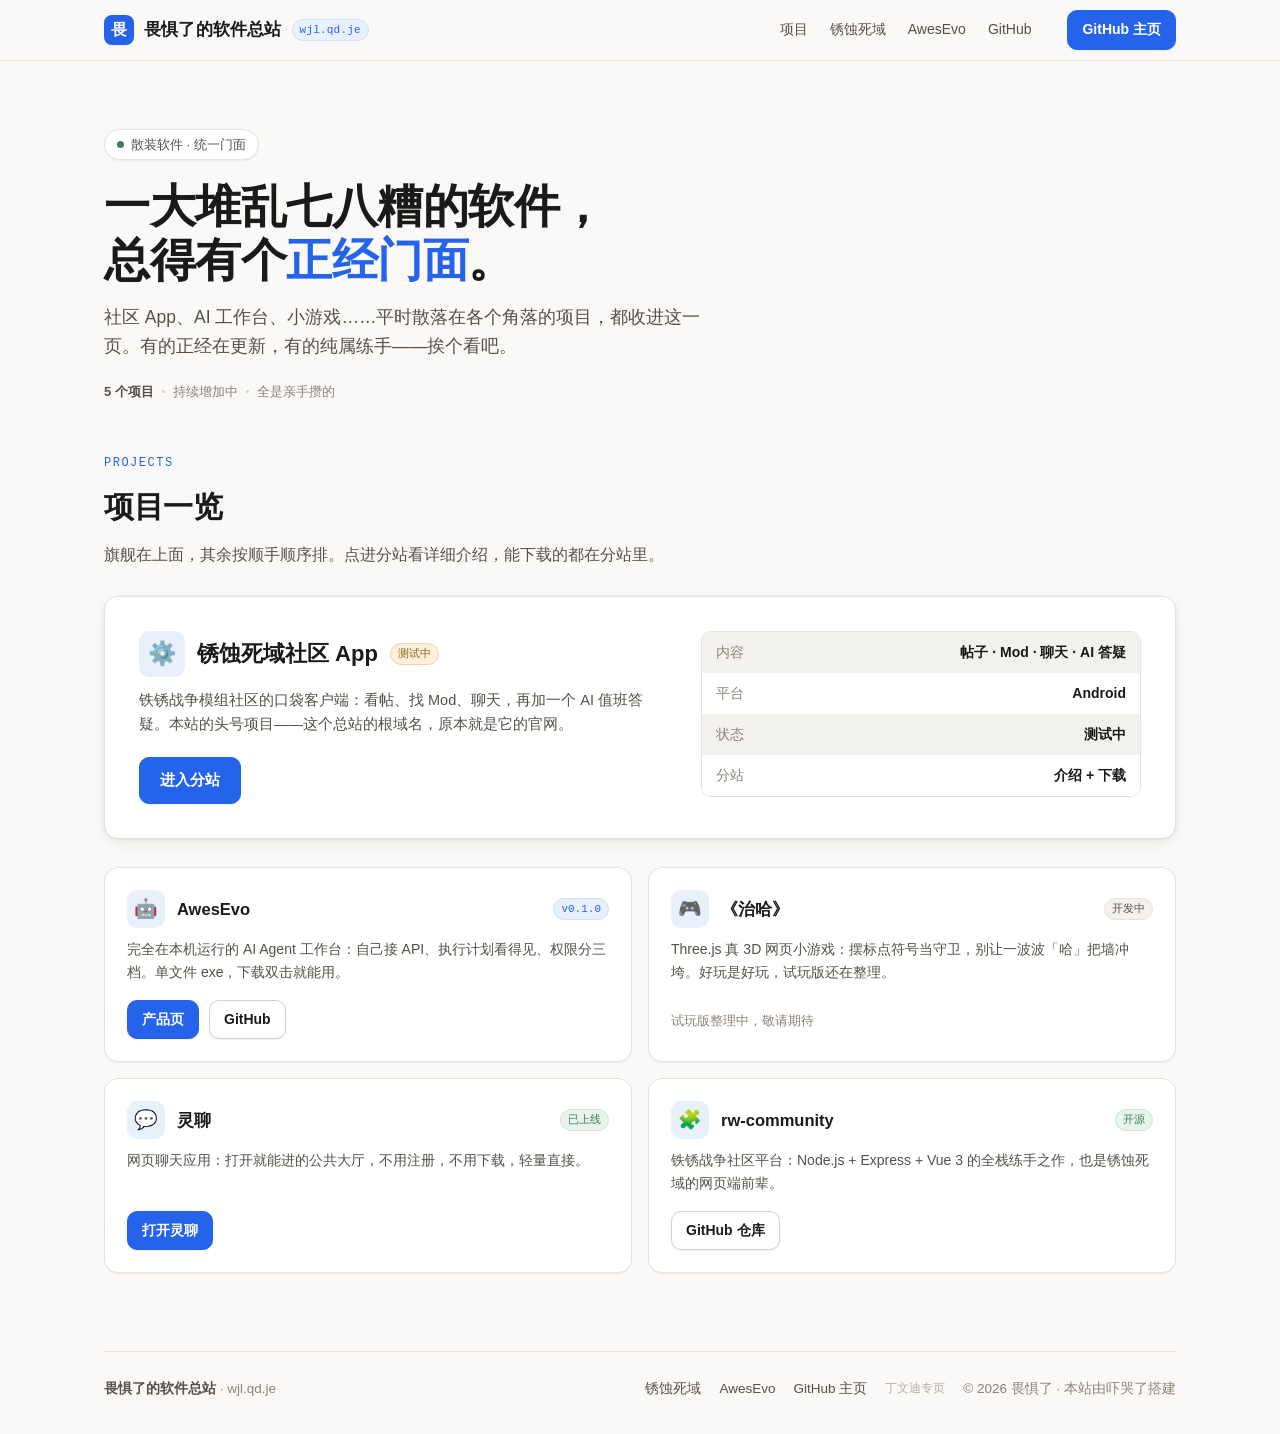
==== commit e4d86e92: "根站改版：软件总站门户上线（AwesEvo 同款设计语言），锈蚀死域官网已迁至 /xiushi/" ====
--- a/index.html
+++ b/index.html
@@ -1,204 +1,252 @@
 <!DOCTYPE html>
 <html lang="zh-CN">
 <head>
-<meta charset="UTF-8" />
-<meta name="viewport" content="width=device-width, initial-scale=1.0" />
-<title>锈蚀死域社区</title>
-<meta name="description" id="metaDescription" content="锈蚀死域社区 —— 硬核废土生存" />
-<link rel="icon" id="faviconLink" href="data:image/svg+xml,%3Csvg xmlns='http://www.w3.org/2000/svg' viewBox='0 0 32 32'%3E%3Crect width='32' height='32' rx='8' fill='%230a0f18'/%3E%3Cpath d='M9 22 L16 8 L23 22 Z' fill='none' stroke='%2338bdf8' stroke-width='2.4' stroke-linejoin='round'/%3E%3C/svg%3E" />
-<link rel="stylesheet" href="/assets/style.css" />
+<meta charset="UTF-8">
+<meta name="viewport" content="width=device-width, initial-scale=1.0">
+<title>畏惧了的软件总站 — 散装软件，统一门面</title>
+<meta name="description" content="畏惧了的软件总站：锈蚀死域社区 App、AwesEvo AI 工作台、《治哈》小游戏、灵聊、rw-community——散落在各处的项目，都收进这一页。">
+<link rel="icon" href="data:image/svg+xml,%3Csvg xmlns='http://www.w3.org/2000/svg' viewBox='0 0 64 64'%3E%3Crect width='64' height='64' rx='14' fill='%232563eb'/%3E%3Ctext x='32' y='45' font-size='34' font-family='sans-serif' font-weight='700' fill='white' text-anchor='middle'%3E%E7%95%8F%3C/text%3E%3C/svg%3E">
 <style>
-  /* 兜底：即使 <body> 尚未解析（例如外部脚本阻塞了解析），也保持深色底，避免纯白页面 */
-  html { background: #05070c; }
-  html.xsdz-slow::before {
-    content: "锈蚀死域 · 载入中";
-    position: fixed; inset: 0;
-    display: grid; place-items: center;
-    background: #05070c;
-    color: rgba(140, 170, 205, .55);
-    font: 500 12.5px/1.6 ui-monospace, Menlo, Consolas, monospace;
-    letter-spacing: .32em;
-    z-index: 2147483600;
-    pointer-events: none;
+/* 与 AwesEvo 官网同一套设计变量 */
+:root{
+  --bg:#faf9f7; --panel:#ffffff; --soft:#f3f1ed; --soft-2:#eae7e1;
+  --border:#e6e2db; --border-2:#d5cfc6;
+  --text:#1b1a18; --text-2:#55514a; --text-3:#8a8479;
+  --accent:#2563eb; --accent-hover:#1d4ed8; --accent-soft:#e8f0fc;
+  --ok:#3f7d58; --ok-soft:#e9f3ed;
+  --shadow-sm:0 1px 2px rgba(28,25,20,.06);
+  --shadow:0 4px 16px -4px rgba(28,25,20,.12),0 1px 3px rgba(28,25,20,.06);
+  --shadow-lg:0 24px 64px -16px rgba(28,25,20,.28);
+  --r-sm:7px; --r:10px; --r-lg:14px;
+  --t-fast:120ms; --t-mid:200ms; --t-slow:320ms;
+  --ease:cubic-bezier(.2,.8,.2,1);
+  --mono:ui-monospace,"Cascadia Code","SF Mono",Consolas,"Liberation Mono",monospace;
+  --sans:-apple-system,BlinkMacSystemFont,"Segoe UI","PingFang SC","Hiragino Sans GB","Microsoft YaHei",sans-serif;
+}
+*{box-sizing:border-box;margin:0;padding:0}
+html{scroll-behavior:smooth}
+body{font-family:var(--sans);background:var(--bg);color:var(--text);font-size:16px;line-height:1.65;-webkit-font-smoothing:antialiased}
+a{color:var(--accent);text-decoration:none}
+.wrap{max-width:1120px;margin:0 auto;padding:0 24px}
+::selection{background:var(--accent-soft)}
+
+/* ---------- 导航 ---------- */
+.nav{position:sticky;top:0;z-index:50;background:rgba(250,249,247,.88);backdrop-filter:blur(10px);border-bottom:1px solid var(--border);transition:box-shadow var(--t-mid) var(--ease)}
+.nav.scrolled{box-shadow:var(--shadow-sm)}
+.nav-in{display:flex;align-items:center;gap:28px;height:60px}
+.brand{display:flex;align-items:center;gap:10px;color:var(--text);font-weight:700;font-size:17px;letter-spacing:.2px}
+.logo{width:30px;height:30px;border-radius:8px;background:var(--accent);color:#fff;display:grid;place-items:center;font-size:16px;font-weight:700;box-shadow:var(--shadow-sm)}
+.ver{font-family:var(--mono);font-size:11px;font-weight:500;color:var(--accent);background:var(--accent-soft);border:1px solid #cfdefa;padding:1px 7px;border-radius:99px}
+.nav-links{display:flex;gap:22px;margin-left:auto}
+.nav-links a{color:var(--text-2);font-size:14px;transition:color var(--t-fast) var(--ease)}
+.nav-links a:hover{color:var(--text)}
+.btn{display:inline-flex;align-items:center;gap:8px;background:var(--accent);color:#fff;font-weight:600;font-size:15px;padding:10px 20px;border-radius:var(--r);border:1px solid var(--accent);box-shadow:var(--shadow-sm);transition:all var(--t-fast) var(--ease);cursor:pointer}
+.btn:hover{background:var(--accent-hover);border-color:var(--accent-hover);transform:translateY(-1px);box-shadow:var(--shadow)}
+.btn:active{transform:scale(.98)}
+.btn.small{padding:7px 14px;font-size:14px}
+.btn.ghost{background:var(--panel);color:var(--text);border-color:var(--border-2)}
+.btn.ghost:hover{border-color:var(--text-3);background:var(--panel)}
+
+/* ---------- Hero ---------- */
+.hero{padding:68px 0 6px}
+.eyebrow{display:inline-flex;align-items:center;gap:7px;font-size:13px;color:var(--text-2);background:var(--panel);border:1px solid var(--border);border-radius:99px;padding:4px 12px;box-shadow:var(--shadow-sm)}
+.eyebrow i{width:7px;height:7px;border-radius:99px;background:var(--ok);display:inline-block}
+h1{font-size:46px;line-height:1.16;font-weight:800;letter-spacing:-.5px;margin:20px 0 16px}
+h1 .hl{color:var(--accent)}
+.lede{font-size:17.5px;color:var(--text-2);max-width:36em}
+.meta-row{font-size:13px;color:var(--text-3);display:flex;gap:8px;flex-wrap:wrap;align-items:center;margin-top:20px}
+.meta-row b{color:var(--text-2);font-weight:600}
+.dot-sep{width:3px;height:3px;border-radius:99px;background:var(--border-2)}
+
+/* ---------- 区块 ---------- */
+section{padding:46px 0 8px}
+.kicker{font-family:var(--mono);font-size:12px;color:var(--accent);letter-spacing:1.5px;text-transform:uppercase}
+h2{font-size:30px;font-weight:800;letter-spacing:-.3px;margin:8px 0 10px}
+.sub{color:var(--text-2);max-width:44em}
+
+/* ---------- 徽章 ---------- */
+.badge{font-family:var(--mono);font-size:11px;font-weight:500;padding:1px 7px;border-radius:99px;border:1px solid;white-space:nowrap;flex:none}
+.badge.blue{background:var(--accent-soft);color:var(--accent);border-color:#cfdefa}
+.badge.green{background:var(--ok-soft);color:var(--ok);border-color:#cfe3d6}
+.badge.amber{background:#faf0dc;color:#92600f;border-color:#e8d5a8}
+.badge.gray{background:var(--soft);color:var(--text-2);border-color:var(--border)}
+
+/* ---------- 旗舰卡 ---------- */
+.flag{background:var(--panel);border:1px solid var(--border);border-radius:var(--r-lg);box-shadow:var(--shadow);padding:34px;margin-top:28px;display:grid;grid-template-columns:1.2fr 1fr;gap:34px;transition:all var(--t-mid) var(--ease)}
+.flag:hover{border-color:var(--border-2)}
+.flag .f-head{display:flex;align-items:center;gap:12px;margin-bottom:12px}
+.flag .ic{width:46px;height:46px;border-radius:var(--r);background:var(--accent-soft);display:grid;place-items:center;font-size:23px;flex:none}
+.flag h3{font-size:22px}
+.flag p{color:var(--text-2);font-size:14.5px}
+.flag .acts{display:flex;gap:12px;flex-wrap:wrap;margin-top:20px}
+.spec{border:1px solid var(--border);border-radius:var(--r);overflow:hidden;font-size:14px;align-self:start}
+.spec .r{display:flex;justify-content:space-between;padding:9px 14px;background:var(--panel)}
+.spec .r:nth-child(odd){background:var(--soft)}
+.spec .r span:first-child{color:var(--text-3)}
+.spec .r span:last-child{font-weight:600}
+
+/* ---------- 项目卡 ---------- */
+.cards{display:grid;grid-template-columns:repeat(2,1fr);gap:16px;margin-top:28px}
+.card{background:var(--panel);border:1px solid var(--border);border-radius:var(--r-lg);padding:22px;box-shadow:var(--shadow-sm);transition:all var(--t-mid) var(--ease);display:flex;flex-direction:column}
+.card:hover{transform:translateY(-3px);box-shadow:var(--shadow);border-color:var(--border-2)}
+.card .c-head{display:flex;align-items:flex-start;gap:12px;margin-bottom:10px}
+.card .ic{width:38px;height:38px;border-radius:var(--r);background:var(--accent-soft);display:grid;place-items:center;font-size:19px;flex:none}
+.card h3{font-size:16.5px;line-height:38px}
+.card .c-head .badge{margin-left:auto;margin-top:8px}
+.card p{font-size:14px;color:var(--text-2);flex:1}
+.card .acts{display:flex;gap:10px;flex-wrap:wrap;margin-top:16px}
+.soon{font-size:13px;color:var(--text-3);padding:7px 0}
+
+/* ---------- 页脚 ---------- */
+footer{margin-top:70px;border-top:1px solid var(--border);padding:26px 0 34px;color:var(--text-3);font-size:13.5px}
+.foot-in{display:flex;gap:18px;flex-wrap:wrap;align-items:center}
+.foot-in .sp{flex:1}
+.foot-in a{color:var(--text-2)}
+.foot-in a:hover{color:var(--text)}
+.foot-in a.egg{color:var(--text-3);font-size:12px;opacity:.65}
+.foot-in a.egg:hover{opacity:1;color:var(--text-2)}
+
+/* ---------- 动画 ---------- */
+.reveal{opacity:0;transform:translateY(16px);transition:opacity var(--t-slow) var(--ease),transform var(--t-slow) var(--ease)}
+.reveal.in{opacity:1;transform:none}
+
+/* ---------- 响应式 ---------- */
+@media (max-width:960px){
+  h1{font-size:36px}
+  .flag{grid-template-columns:1fr}
+}
+@media (max-width:600px){
+  .nav-links{display:none}
+  .cards{grid-template-columns:1fr}
+  h1{font-size:31px}
+  .hero{padding-top:44px}
+}
+@media (prefers-reduced-motion:reduce){
+  *,*::before,*::after{animation-duration:.01ms!important;transition-duration:.01ms!important;scroll-behavior:auto!important}
+  .reveal{opacity:1;transform:none}
+}
+</style>
+</head>
+<body>
+
+<header class="nav" id="topnav">
+  <div class="wrap nav-in">
+    <a class="brand" href="#"><span class="logo">畏</span>畏惧了的软件总站 <span class="ver">wjl.qd.je</span></a>
+    <nav class="nav-links">
+      <a href="#projects">项目</a>
+      <a href="/xiushi/">锈蚀死域</a>
+      <a href="/awesevo/">AwesEvo</a>
+      <a href="https://github.com/2993262905" target="_blank" rel="noopener">GitHub</a>
+    </nav>
+    <a class="btn small" href="https://github.com/2993262905" target="_blank" rel="noopener" style="margin-left:8px">GitHub 主页</a>
+  </div>
+</header>
+
+<div class="wrap">
+  <!-- ============ Hero ============ -->
+  <div class="hero">
+    <span class="eyebrow"><i></i>散装软件 · 统一门面</span>
+    <h1>一大堆乱七八糟的软件，<br>总得有个<span class="hl">正经门面</span>。</h1>
+    <p class="lede">社区 App、AI 工作台、小游戏……平时散落在各个角落的项目，都收进这一页。有的正经在更新，有的纯属练手——挨个看吧。</p>
+    <div class="meta-row">
+      <span><b>5 个项目</b></span><span class="dot-sep"></span>
+      <span>持续增加中</span><span class="dot-sep"></span>
+      <span>全是亲手攒的</span>
+    </div>
+  </div>
+
+  <!-- ============ 项目 ============ -->
+  <section id="projects">
+    <div class="reveal">
+      <div class="kicker">Projects</div>
+      <h2>项目一览</h2>
+      <p class="sub">旗舰在上面，其余按顺手顺序排。点进分站看详细介绍，能下载的都在分站里。</p>
+    </div>
+
+    <div class="flag reveal">
+      <div>
+        <div class="f-head">
+          <div class="ic">⚙️</div>
+          <h3>锈蚀死域社区 App</h3>
+          <span class="badge amber">测试中</span>
+        </div>
+        <p>铁锈战争模组社区的口袋客户端：看帖、找 Mod、聊天，再加一个 AI 值班答疑。本站的头号项目——这个总站的根域名，原本就是它的官网。</p>
+        <div class="acts">
+          <a class="btn" href="/xiushi/">进入分站</a>
+        </div>
+      </div>
+      <div class="spec">
+        <div class="r"><span>内容</span><span>帖子 · Mod · 聊天 · AI 答疑</span></div>
+        <div class="r"><span>平台</span><span>Android</span></div>
+        <div class="r"><span>状态</span><span>测试中</span></div>
+        <div class="r"><span>分站</span><span>介绍 + 下载</span></div>
+      </div>
+    </div>
+
+    <div class="cards">
+      <div class="card reveal">
+        <div class="c-head"><div class="ic">🤖</div><h3>AwesEvo</h3><span class="badge blue">v0.1.0</span></div>
+        <p>完全在本机运行的 AI Agent 工作台：自己接 API、执行计划看得见、权限分三档。单文件 exe，下载双击就能用。</p>
+        <div class="acts">
+          <a class="btn small" href="/awesevo/">产品页</a>
+          <a class="btn small ghost" href="https://github.com/2993262905/awesevo-ai-agent" target="_blank" rel="noopener">GitHub</a>
+        </div>
+      </div>
+
+      <div class="card reveal">
+        <div class="c-head"><div class="ic">🎮</div><h3>《治哈》</h3><span class="badge gray">开发中</span></div>
+        <p>Three.js 真 3D 网页小游戏：摆标点符号当守卫，别让一波波「哈」把墙冲垮。好玩是好玩，试玩版还在整理。</p>
+        <div class="acts"><span class="soon">试玩版整理中，敬请期待</span></div>
+      </div>
+
+      <div class="card reveal">
+        <div class="c-head"><div class="ic">💬</div><h3>灵聊</h3><span class="badge green">已上线</span></div>
+        <p>网页聊天应用：打开就能进的公共大厅，不用注册，不用下载，轻量直接。</p>
+        <div class="acts">
+          <a class="btn small" href="https://d9582f3cee364398a6c4d76b4fec216a.sg2.agentos-app.run" target="_blank" rel="noopener">打开灵聊</a>
+        </div>
+      </div>
+
+      <div class="card reveal">
+        <div class="c-head"><div class="ic">🧩</div><h3>rw-community</h3><span class="badge green">开源</span></div>
+        <p>铁锈战争社区平台：Node.js + Express + Vue 3 的全栈练手之作，也是锈蚀死域的网页端前辈。</p>
+        <div class="acts">
+          <a class="btn small ghost" href="https://github.com/2993262905/rw-community" target="_blank" rel="noopener">GitHub 仓库</a>
+        </div>
+      </div>
+    </div>
+  </section>
+
+  <footer>
+    <div class="foot-in">
+      <span><b style="color:var(--text-2)">畏惧了的软件总站</b> · wjl.qd.je</span>
+      <span class="sp"></span>
+      <a href="/xiushi/">锈蚀死域</a>
+      <a href="/awesevo/">AwesEvo</a>
+      <a href="https://github.com/2993262905" target="_blank" rel="noopener">GitHub 主页</a>
+      <a class="egg" href="/dyd/">丁文迪专页</a>
+      <span>© <span id="yr">2026</span> 畏惧了 · 本站由吓哭了搭建</span>
+    </div>
+  </footer>
+</div>
+
+<script>
+// 年份
+document.getElementById('yr').textContent = new Date().getFullYear();
+// 导航阴影
+var nav = document.getElementById('topnav');
+addEventListener('scroll', function(){ nav.classList.toggle('scrolled', scrollY > 8); }, {passive:true});
+// 滚动显现（不支持 IO 或开了减少动态时直接全显）
+(function(){
+  var els = document.querySelectorAll('.reveal');
+  if (!('IntersectionObserver' in window) || matchMedia('(prefers-reduced-motion: reduce)').matches) {
+    els.forEach(function(e){ e.classList.add('in'); }); return;
   }
-  html.xsdz-ready::before { display: none; }
-</style>
-<script>
-(function () {
-  var el = document.documentElement;
-  var timer = setTimeout(function () { el.classList.add('xsdz-slow'); }, 400);
-  var done = function () { clearTimeout(timer); el.classList.add('xsdz-ready'); };
-  if (document.readyState !== 'loading') { done(); }
-  else {
-    document.addEventListener('DOMContentLoaded', done);
-    window.addEventListener('load', done);
-  }
+  var io = new IntersectionObserver(function(es){
+    es.forEach(function(en){ if (en.isIntersecting) { en.target.classList.add('in'); io.unobserve(en.target); } });
+  }, {threshold: .12});
+  els.forEach(function(e){ io.observe(e); });
 })();
 </script>
-</head>
-<body>
-
-<!-- 背景层 -->
-<div class="bg-layer" aria-hidden="true">
-  <div class="bg-grid"></div>
-  <div class="bg-glow glow-a"></div>
-  <div class="bg-glow glow-b"></div>
-  <div class="bg-scan"></div>
-  <div class="bg-noise"></div>
-</div>
-<div class="cursor-spot" aria-hidden="true"></div>
-
-<!-- 顶部导航 -->
-<header class="nav" id="nav">
-  <div class="nav-inner">
-    <a class="brand" href="#home">
-      <img class="brand-img" id="brandImg" alt="" hidden />
-      <span class="brand-mark" id="brandMark">
-        <svg viewBox="0 0 32 32" width="26" height="26" aria-hidden="true">
-          <path d="M9 23 L16 7 L23 23 Z" fill="none" stroke="currentColor" stroke-width="2.4" stroke-linejoin="round"/>
-          <path d="M12.6 18.4 h6.8" stroke="currentColor" stroke-width="2.4" stroke-linecap="round"/>
-        </svg>
-      </span>
-      <span class="brand-text" id="brandText">锈蚀死域</span>
-    </a>
-    <nav class="nav-links" id="navLinks"></nav>
-    <a class="btn btn-ghost nav-cta" id="navCta" href="#download">下载客户端</a>
-    <button class="nav-burger" id="navBurger" aria-label="菜单">
-      <span></span><span></span>
-    </button>
-  </div>
-</header>
-
-<main>
-
-  <!-- Hero -->
-  <section class="hero" id="home">
-    <div class="hero-inner">
-      <div class="hero-copy">
-        <div class="badge" id="heroBadge">
-          <span class="badge-dot"></span><span id="heroBadgeText">加载中…</span>
-        </div>
-        <h1 class="hero-title">
-          <span id="heroTitleTop">锈蚀死域</span><span class="grad" id="heroTitleBottom">社区</span>
-        </h1>
-        <p class="hero-sub" id="heroSub"></p>
-        <div class="hero-actions">
-          <a class="btn btn-primary" id="heroPrimary" href="#download">
-            <span id="heroPrimaryText">立即下载</span>
-            <svg viewBox="0 0 24 24" width="18" height="18" aria-hidden="true"><path d="M12 4v12m0 0l-5-5m5 5l5-5M5 20h14" fill="none" stroke="currentColor" stroke-width="2" stroke-linecap="round" stroke-linejoin="round"/></svg>
-          </a>
-          <a class="btn btn-ghost" id="heroSecondary" href="#download"><span id="heroSecondaryText">查看更新日志</span></a>
-        </div>
-        <div class="hero-stats" id="heroStats"></div>
-      </div>
-
-      <div class="hero-visual">
-        <div class="terminal" id="terminal">
-          <div class="terminal-bar">
-            <span class="dot red"></span><span class="dot yellow"></span><span class="dot green"></span>
-            <span class="terminal-title" id="terminalTitle">xsdz-launcher</span>
-          </div>
-          <div class="terminal-body" id="terminalBody"></div>
-        </div>
-        <div class="hero-card" id="heroCard">
-          <img id="heroCardImg" alt="" hidden />
-          <div class="hero-card-fallback" id="heroCardFallback">
-            <svg viewBox="0 0 120 120" width="120" height="120" aria-hidden="true">
-              <defs>
-                <linearGradient id="hg" x1="0" y1="0" x2="1" y2="1">
-                  <stop offset="0" stop-color="var(--accent)"/>
-                  <stop offset="1" stop-color="var(--accent-2)"/>
-                </linearGradient>
-              </defs>
-              <circle cx="60" cy="60" r="46" fill="none" stroke="url(#hg)" stroke-width="1.2" opacity=".5"/>
-              <circle cx="60" cy="60" r="34" fill="none" stroke="url(#hg)" stroke-width="1.2" opacity=".35"/>
-              <path d="M36 78 L60 26 L84 78 Z" fill="none" stroke="url(#hg)" stroke-width="2.6" stroke-linejoin="round"/>
-              <path d="M48 66 h24" stroke="url(#hg)" stroke-width="2.6" stroke-linecap="round"/>
-            </svg>
-            <p>RUSTY DEADZONE</p>
-            <em class="hero-card-hint">主视觉图位 · 后台「首屏 Hero → 右侧主视觉图片」可替换</em>
-          </div>
-        </div>
-      </div>
-    </div>
-    <div class="hero-marquee"><div class="marquee-track" id="marqueeTrack"></div></div>
-  </section>
-
-  <!-- 特性 -->
-  <section class="section" id="features">
-    <div class="section-head">
-      <span class="eyebrow" id="featuresEyebrow">CORE FEATURES</span>
-      <h2 class="section-title" id="featuresTitle">为硬核而生</h2>
-      <p class="section-sub" id="featuresSub"></p>
-    </div>
-    <div class="feature-grid" id="featureGrid"></div>
-  </section>
-
-  <!-- 图集 -->
-  <section class="section" id="gallery">
-    <div class="section-head">
-      <span class="eyebrow" id="galleryEyebrow">SCREENSHOTS</span>
-      <h2 class="section-title" id="galleryTitle">锈蚀世界</h2>
-      <p class="section-sub" id="gallerySub"></p>
-    </div>
-    <div class="gallery-grid" id="galleryGrid"></div>
-  </section>
-
-  <!-- 下载 -->
-  <section class="section section-download" id="download">
-    <div class="download-panel">
-      <div class="download-head">
-        <div>
-          <span class="eyebrow" id="downloadEyebrow">DOWNLOAD</span>
-          <h2 class="section-title" id="downloadTitle">获取锈蚀死域</h2>
-          <p class="section-sub" id="downloadSub"></p>
-        </div>
-        <div class="version-box">
-          <div class="version-row"><span>最新版本</span><strong id="dlVersion">v3.2.0</strong></div>
-          <div class="version-row"><span>安装包大小</span><strong id="dlSize">4.86 GB</strong></div>
-          <div class="version-row"><span>更新时间</span><strong id="dlUpdated">2026-10-01</strong></div>
-          <div class="version-row"><span>校验</span><strong class="mono" id="dlHash">SHA-256</strong></div>
-        </div>
-      </div>
-      <div class="platform-grid" id="platformGrid"></div>
-      <div class="mirror-row">
-        <span class="mirror-label">镜像线路</span>
-        <div class="mirror-list" id="mirrorList"></div>
-      </div>
-      <p class="download-note" id="downloadNote"></p>
-    </div>
-  </section>
-
-  <!-- 关于 -->
-  <section class="section" id="about">
-    <div class="about-grid">
-      <div class="about-copy">
-        <span class="eyebrow" id="aboutEyebrow">ABOUT US</span>
-        <h2 class="section-title" id="aboutTitle">关于锈蚀死域社区</h2>
-        <div id="aboutParagraphs"></div>
-      </div>
-      <div class="about-points" id="aboutPoints"></div>
-    </div>
-  </section>
-
-</main>
-
-<footer class="footer">
-  <div class="footer-inner">
-    <div class="footer-brand">
-      <span class="brand-mark small">
-        <svg viewBox="0 0 32 32" width="20" height="20" aria-hidden="true">
-          <path d="M9 23 L16 7 L23 23 Z" fill="none" stroke="currentColor" stroke-width="2.4" stroke-linejoin="round"/>
-        </svg>
-      </span>
-      <span id="footerBrandText">锈蚀死域社区</span>
-    </div>
-    <div class="footer-links" id="footerLinks"></div>
-    <div class="footer-copy" id="footerCopy"></div>
-    <div class="footer-icp" id="footerIcp"></div>
-  </div>
-</footer>
-
-<script src="/assets/app.js"></script>
 </body>
 </html>
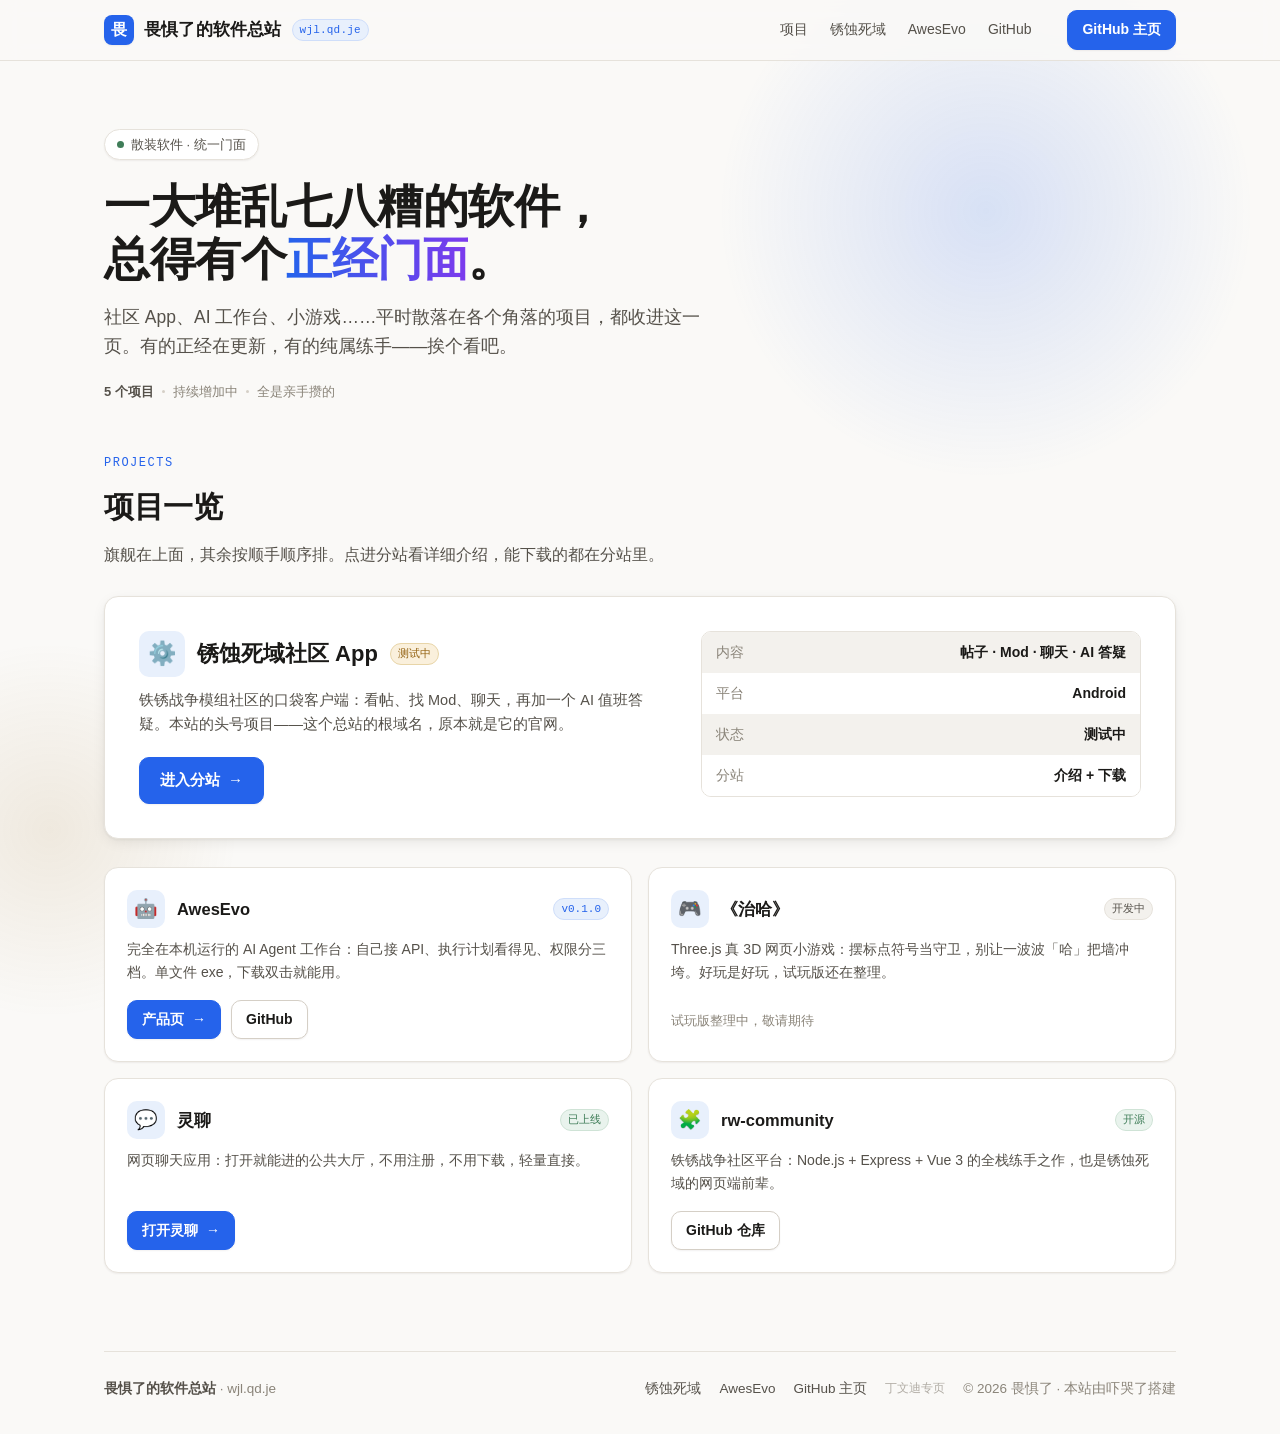
==== commit aa1ab046: "总站首页：大胆版动效（入场编排、3D倾斜、旋转渐变边框、涟漪、视差）" ====
--- a/index.html
+++ b/index.html
@@ -20,6 +20,7 @@
   --r-sm:7px; --r:10px; --r-lg:14px;
   --t-fast:120ms; --t-mid:200ms; --t-slow:320ms;
   --ease:cubic-bezier(.2,.8,.2,1);
+  --ease-spring:cubic-bezier(.34,1.56,.64,1);
   --mono:ui-monospace,"Cascadia Code","SF Mono",Consolas,"Liberation Mono",monospace;
   --sans:-apple-system,BlinkMacSystemFont,"Segoe UI","PingFang SC","Hiragino Sans GB","Microsoft YaHei",sans-serif;
 }
@@ -27,32 +28,55 @@
 html{scroll-behavior:smooth}
 body{font-family:var(--sans);background:var(--bg);color:var(--text);font-size:16px;line-height:1.65;-webkit-font-smoothing:antialiased}
 a{color:var(--accent);text-decoration:none}
-.wrap{max-width:1120px;margin:0 auto;padding:0 24px}
+.wrap{max-width:1120px;margin:0 auto;padding:0 24px;position:relative;z-index:1}
+body::before{content:"";position:fixed;left:-140px;bottom:-120px;width:380px;height:380px;border-radius:50%;background:radial-gradient(circle,rgba(146,96,15,.10),transparent 70%);pointer-events:none;z-index:0;animation:drift 18s ease-in-out infinite alternate-reverse}
 ::selection{background:var(--accent-soft)}
+
+/* ---------- 阅读进度条 ---------- */
+.progress{position:fixed;top:0;left:0;height:3px;width:0;background:linear-gradient(90deg,var(--accent),#7c3aed);z-index:100}
 
 /* ---------- 导航 ---------- */
 .nav{position:sticky;top:0;z-index:50;background:rgba(250,249,247,.88);backdrop-filter:blur(10px);border-bottom:1px solid var(--border);transition:box-shadow var(--t-mid) var(--ease)}
 .nav.scrolled{box-shadow:var(--shadow-sm)}
 .nav-in{display:flex;align-items:center;gap:28px;height:60px}
 .brand{display:flex;align-items:center;gap:10px;color:var(--text);font-weight:700;font-size:17px;letter-spacing:.2px}
-.logo{width:30px;height:30px;border-radius:8px;background:var(--accent);color:#fff;display:grid;place-items:center;font-size:16px;font-weight:700;box-shadow:var(--shadow-sm)}
+.logo{width:30px;height:30px;border-radius:8px;background:var(--accent);color:#fff;display:grid;place-items:center;font-size:16px;font-weight:700;box-shadow:var(--shadow-sm);transition:transform var(--t-mid) var(--ease-spring)}
+.brand:hover .logo{transform:rotate(-8deg) scale(1.08)}
 .ver{font-family:var(--mono);font-size:11px;font-weight:500;color:var(--accent);background:var(--accent-soft);border:1px solid #cfdefa;padding:1px 7px;border-radius:99px}
 .nav-links{display:flex;gap:22px;margin-left:auto}
-.nav-links a{color:var(--text-2);font-size:14px;transition:color var(--t-fast) var(--ease)}
+.nav-links a{color:var(--text-2);font-size:14px;transition:color var(--t-fast) var(--ease);position:relative}
+.nav-links a::after{content:"";position:absolute;left:0;bottom:-4px;height:2px;width:100%;background:var(--accent);border-radius:2px;transform:scaleX(0);transform-origin:left;transition:transform var(--t-mid) var(--ease)}
 .nav-links a:hover{color:var(--text)}
+.nav-links a:hover::after{transform:scaleX(1)}
+.nav .btn{white-space:nowrap;flex:none}
 .btn{display:inline-flex;align-items:center;gap:8px;background:var(--accent);color:#fff;font-weight:600;font-size:15px;padding:10px 20px;border-radius:var(--r);border:1px solid var(--accent);box-shadow:var(--shadow-sm);transition:all var(--t-fast) var(--ease);cursor:pointer}
-.btn:hover{background:var(--accent-hover);border-color:var(--accent-hover);transform:translateY(-1px);box-shadow:var(--shadow)}
+.btn:hover{background:var(--accent-hover);border-color:var(--accent-hover);transform:translateY(-2px);box-shadow:var(--shadow-lg)}
+.btn{position:relative;overflow:hidden}
+.ripple{position:absolute;border-radius:50%;background:rgba(255,255,255,.5);transform:translate(-50%,-50%) scale(0);animation:rip 600ms var(--ease) forwards;pointer-events:none}
+@keyframes rip{to{transform:translate(-50%,-50%) scale(4);opacity:0}}
 .btn:active{transform:scale(.98)}
 .btn.small{padding:7px 14px;font-size:14px}
 .btn.ghost{background:var(--panel);color:var(--text);border-color:var(--border-2)}
 .btn.ghost:hover{border-color:var(--text-3);background:var(--panel)}
+.btn .arr{display:inline-block;transition:transform var(--t-mid) var(--ease-spring)}
+.btn:hover .arr{transform:translateX(3px)}
 
 /* ---------- Hero ---------- */
-.hero{padding:68px 0 6px}
+.hero{padding:68px 0 6px;position:relative}
+.hero::before{content:"";position:absolute;top:-120px;right:-80px;width:540px;height:540px;border-radius:50%;background:radial-gradient(circle,rgba(37,99,235,.16),transparent 70%);pointer-events:none;animation:drift 14s ease-in-out infinite alternate}
+@keyframes drift{from{transform:translate(0,0) scale(1)}to{transform:translate(-40px,30px) scale(1.12)}}
+.hero>*{position:relative;z-index:1}
+@keyframes rise{from{opacity:0;transform:translateY(34px) scale(.98);filter:blur(6px)}to{opacity:1;transform:none;filter:none}}
+@keyframes sweep{0%,100%{background-position:0% 0}50%{background-position:100% 0}}
+.hero .eyebrow{animation:rise 700ms var(--ease) both}
+.hero h1{animation:rise 700ms var(--ease) 100ms both}
+.hero .lede{animation:rise 700ms var(--ease) 200ms both}
+.hero .meta-row{animation:rise 700ms var(--ease) 300ms both}
 .eyebrow{display:inline-flex;align-items:center;gap:7px;font-size:13px;color:var(--text-2);background:var(--panel);border:1px solid var(--border);border-radius:99px;padding:4px 12px;box-shadow:var(--shadow-sm)}
-.eyebrow i{width:7px;height:7px;border-radius:99px;background:var(--ok);display:inline-block}
+.eyebrow i{width:7px;height:7px;border-radius:99px;background:var(--ok);display:inline-block;animation:pulse 2.4s ease-in-out infinite}
+@keyframes pulse{0%,100%{box-shadow:0 0 0 0 rgba(63,125,88,.35)}50%{box-shadow:0 0 0 5px rgba(63,125,88,0)}}
 h1{font-size:46px;line-height:1.16;font-weight:800;letter-spacing:-.5px;margin:20px 0 16px}
-h1 .hl{color:var(--accent)}
+h1 .hl{background:linear-gradient(90deg,var(--accent),#7c3aed,var(--accent));background-size:200% 100%;-webkit-background-clip:text;background-clip:text;color:transparent;animation:sweep 6s ease-in-out infinite}
 .lede{font-size:17.5px;color:var(--text-2);max-width:36em}
 .meta-row{font-size:13px;color:var(--text-3);display:flex;gap:8px;flex-wrap:wrap;align-items:center;margin-top:20px}
 .meta-row b{color:var(--text-2);font-weight:600}
@@ -72,25 +96,36 @@
 .badge.gray{background:var(--soft);color:var(--text-2);border-color:var(--border)}
 
 /* ---------- 旗舰卡 ---------- */
-.flag{background:var(--panel);border:1px solid var(--border);border-radius:var(--r-lg);box-shadow:var(--shadow);padding:34px;margin-top:28px;display:grid;grid-template-columns:1.2fr 1fr;gap:34px;transition:all var(--t-mid) var(--ease)}
+.flag{background:var(--panel);border:1px solid var(--border);border-radius:var(--r-lg);box-shadow:var(--shadow);padding:34px;margin-top:28px;display:grid;grid-template-columns:1.2fr 1fr;gap:34px;transition:all var(--t-mid) var(--ease);position:relative;overflow:hidden}
+@property --angle{syntax:'<angle>';initial-value:0deg;inherits:false}
+@keyframes spin{to{--angle:360deg}}
+.flag::before{content:"";position:absolute;inset:-2px;border-radius:16px;padding:2px;background:conic-gradient(from var(--angle),var(--accent),#7c3aed,#e8b84b,var(--accent));-webkit-mask:linear-gradient(#fff 0 0) content-box,linear-gradient(#fff 0 0);-webkit-mask-composite:xor;mask-composite:exclude;opacity:0;transition:opacity var(--t-mid) var(--ease);pointer-events:none}
+.flag:hover::before{opacity:1;animation:spin 3s linear infinite}
+.flag::after{content:"";position:absolute;inset:0;background:radial-gradient(240px at var(--mx,50%) var(--my,50%),rgba(37,99,235,.08),transparent 70%);opacity:0;transition:opacity var(--t-mid) var(--ease);pointer-events:none}
+.flag:hover::after{opacity:1}
 .flag:hover{border-color:var(--border-2)}
 .flag .f-head{display:flex;align-items:center;gap:12px;margin-bottom:12px}
-.flag .ic{width:46px;height:46px;border-radius:var(--r);background:var(--accent-soft);display:grid;place-items:center;font-size:23px;flex:none}
+.flag .ic{width:46px;height:46px;border-radius:var(--r);background:var(--accent-soft);display:grid;place-items:center;font-size:23px;flex:none;transition:transform var(--t-mid) var(--ease-spring)}
+.flag:hover .ic{transform:scale(1.18) rotate(-8deg)}
 .flag h3{font-size:22px}
 .flag p{color:var(--text-2);font-size:14.5px}
 .flag .acts{display:flex;gap:12px;flex-wrap:wrap;margin-top:20px}
 .spec{border:1px solid var(--border);border-radius:var(--r);overflow:hidden;font-size:14px;align-self:start}
-.spec .r{display:flex;justify-content:space-between;padding:9px 14px;background:var(--panel)}
+.spec .r{display:flex;justify-content:space-between;padding:9px 14px;background:var(--panel);transition:background var(--t-fast) var(--ease)}
 .spec .r:nth-child(odd){background:var(--soft)}
+.spec .r:hover{background:var(--accent-soft)}
 .spec .r span:first-child{color:var(--text-3)}
 .spec .r span:last-child{font-weight:600}
 
 /* ---------- 项目卡 ---------- */
 .cards{display:grid;grid-template-columns:repeat(2,1fr);gap:16px;margin-top:28px}
-.card{background:var(--panel);border:1px solid var(--border);border-radius:var(--r-lg);padding:22px;box-shadow:var(--shadow-sm);transition:all var(--t-mid) var(--ease);display:flex;flex-direction:column}
+.card{background:var(--panel);border:1px solid var(--border);border-radius:var(--r-lg);padding:22px;box-shadow:var(--shadow-sm);transition:all var(--t-mid) var(--ease);display:flex;flex-direction:column;position:relative;overflow:hidden}
+.card::after{content:"";position:absolute;inset:0;background:radial-gradient(240px at var(--mx,50%) var(--my,50%),rgba(37,99,235,.08),transparent 70%);opacity:0;transition:opacity var(--t-mid) var(--ease);pointer-events:none}
+.card:hover::after{opacity:1}
 .card:hover{transform:translateY(-3px);box-shadow:var(--shadow);border-color:var(--border-2)}
 .card .c-head{display:flex;align-items:flex-start;gap:12px;margin-bottom:10px}
-.card .ic{width:38px;height:38px;border-radius:var(--r);background:var(--accent-soft);display:grid;place-items:center;font-size:19px;flex:none}
+.card .ic{width:38px;height:38px;border-radius:var(--r);background:var(--accent-soft);display:grid;place-items:center;font-size:19px;flex:none;transition:transform var(--t-mid) var(--ease-spring)}
+.card:hover .ic{transform:scale(1.18) rotate(-8deg)}
 .card h3{font-size:16.5px;line-height:38px}
 .card .c-head .badge{margin-left:auto;margin-top:8px}
 .card p{font-size:14px;color:var(--text-2);flex:1}
@@ -107,8 +142,13 @@
 .foot-in a.egg:hover{opacity:1;color:var(--text-2)}
 
 /* ---------- 动画 ---------- */
-.reveal{opacity:0;transform:translateY(16px);transition:opacity var(--t-slow) var(--ease),transform var(--t-slow) var(--ease)}
+.reveal{opacity:0;transform:translateY(28px) scale(.97);transition:opacity var(--t-slow) var(--ease),transform var(--t-slow) var(--ease)}
 .reveal.in{opacity:1;transform:none}
+.cards .card:nth-child(1){transition-delay:0ms}
+.cards .card:nth-child(2){transition-delay:90ms}
+.cards .card:nth-child(3){transition-delay:180ms}
+.cards .card:nth-child(4){transition-delay:270ms}
+.cards .card.reveal.in:hover{transform:perspective(900px) rotateX(var(--rx,0deg)) rotateY(var(--ry,0deg)) translateY(-4px)}
 
 /* ---------- 响应式 ---------- */
 @media (max-width:960px){
@@ -117,6 +157,7 @@
 }
 @media (max-width:600px){
   .nav-links{display:none}
+  .ver{display:none}
   .cards{grid-template-columns:1fr}
   h1{font-size:31px}
   .hero{padding-top:44px}
@@ -124,10 +165,13 @@
 @media (prefers-reduced-motion:reduce){
   *,*::before,*::after{animation-duration:.01ms!important;transition-duration:.01ms!important;scroll-behavior:auto!important}
   .reveal{opacity:1;transform:none}
+  .hero>*{animation:none;opacity:1;transform:none}
+  .hero::before{display:none}
 }
 </style>
 </head>
 <body>
+<div class="progress" id="progress"></div>
 
 <header class="nav" id="topnav">
   <div class="wrap nav-in">
@@ -172,7 +216,7 @@
         </div>
         <p>铁锈战争模组社区的口袋客户端：看帖、找 Mod、聊天，再加一个 AI 值班答疑。本站的头号项目——这个总站的根域名，原本就是它的官网。</p>
         <div class="acts">
-          <a class="btn" href="/xiushi/">进入分站</a>
+          <a class="btn" href="/xiushi/">进入分站 <span class="arr">→</span></a>
         </div>
       </div>
       <div class="spec">
@@ -188,7 +232,7 @@
         <div class="c-head"><div class="ic">🤖</div><h3>AwesEvo</h3><span class="badge blue">v0.1.0</span></div>
         <p>完全在本机运行的 AI Agent 工作台：自己接 API、执行计划看得见、权限分三档。单文件 exe，下载双击就能用。</p>
         <div class="acts">
-          <a class="btn small" href="/awesevo/">产品页</a>
+          <a class="btn small" href="/awesevo/">产品页 <span class="arr">→</span></a>
           <a class="btn small ghost" href="https://github.com/2993262905/awesevo-ai-agent" target="_blank" rel="noopener">GitHub</a>
         </div>
       </div>
@@ -203,7 +247,7 @@
         <div class="c-head"><div class="ic">💬</div><h3>灵聊</h3><span class="badge green">已上线</span></div>
         <p>网页聊天应用：打开就能进的公共大厅，不用注册，不用下载，轻量直接。</p>
         <div class="acts">
-          <a class="btn small" href="https://d9582f3cee364398a6c4d76b4fec216a.sg2.agentos-app.run" target="_blank" rel="noopener">打开灵聊</a>
+          <a class="btn small" href="https://d9582f3cee364398a6c4d76b4fec216a.sg2.agentos-app.run" target="_blank" rel="noopener">打开灵聊 <span class="arr">→</span></a>
         </div>
       </div>
 
@@ -233,9 +277,49 @@
 <script>
 // 年份
 document.getElementById('yr').textContent = new Date().getFullYear();
-// 导航阴影
+// 导航阴影 + 阅读进度条
 var nav = document.getElementById('topnav');
-addEventListener('scroll', function(){ nav.classList.toggle('scrolled', scrollY > 8); }, {passive:true});
+var bar = document.getElementById('progress');
+var hero = document.querySelector('.hero');
+var reduced = matchMedia('(prefers-reduced-motion: reduce)').matches;
+addEventListener('scroll', function(){
+  nav.classList.toggle('scrolled', scrollY > 8);
+  var h = document.documentElement.scrollHeight - innerHeight;
+  bar.style.width = (h > 0 ? (scrollY / h * 100) : 0) + '%';
+  if (!reduced && hero) hero.style.transform = 'translateY(' + Math.min(scrollY * 0.25, 60) + 'px)';
+}, {passive:true});
+// 卡片跟随鼠标的微光（只在精细指针设备上启用）
+if (matchMedia('(pointer:fine)').matches && !reduced) {
+  document.querySelectorAll('.card, .flag').forEach(function(el){
+    el.addEventListener('mousemove', function(ev){
+      var r = el.getBoundingClientRect();
+      el.style.setProperty('--mx', (ev.clientX - r.left) + 'px');
+      el.style.setProperty('--my', (ev.clientY - r.top) + 'px');
+      var px = (ev.clientX - r.left) / r.width - 0.5;
+      var py = (ev.clientY - r.top) / r.height - 0.5;
+      el.style.setProperty('--ry', (px * 10) + 'deg');
+      el.style.setProperty('--rx', (-py * 10) + 'deg');
+    });
+    el.addEventListener('mouseleave', function(){
+      el.style.setProperty('--rx', '0deg');
+      el.style.setProperty('--ry', '0deg');
+    });
+  });
+}
+// 按钮点击涟漪
+document.querySelectorAll('.btn').forEach(function(b){
+  b.addEventListener('click', function(ev){
+    var r = b.getBoundingClientRect();
+    var s = document.createElement('span');
+    s.className = 'ripple';
+    var d = Math.max(r.width, r.height);
+    s.style.width = s.style.height = d + 'px';
+    s.style.left = (ev.clientX - r.left) + 'px';
+    s.style.top = (ev.clientY - r.top) + 'px';
+    b.appendChild(s);
+    setTimeout(function(){ s.remove(); }, 650);
+  });
+});
 // 滚动显现（不支持 IO 或开了减少动态时直接全显）
 (function(){
   var els = document.querySelectorAll('.reveal');
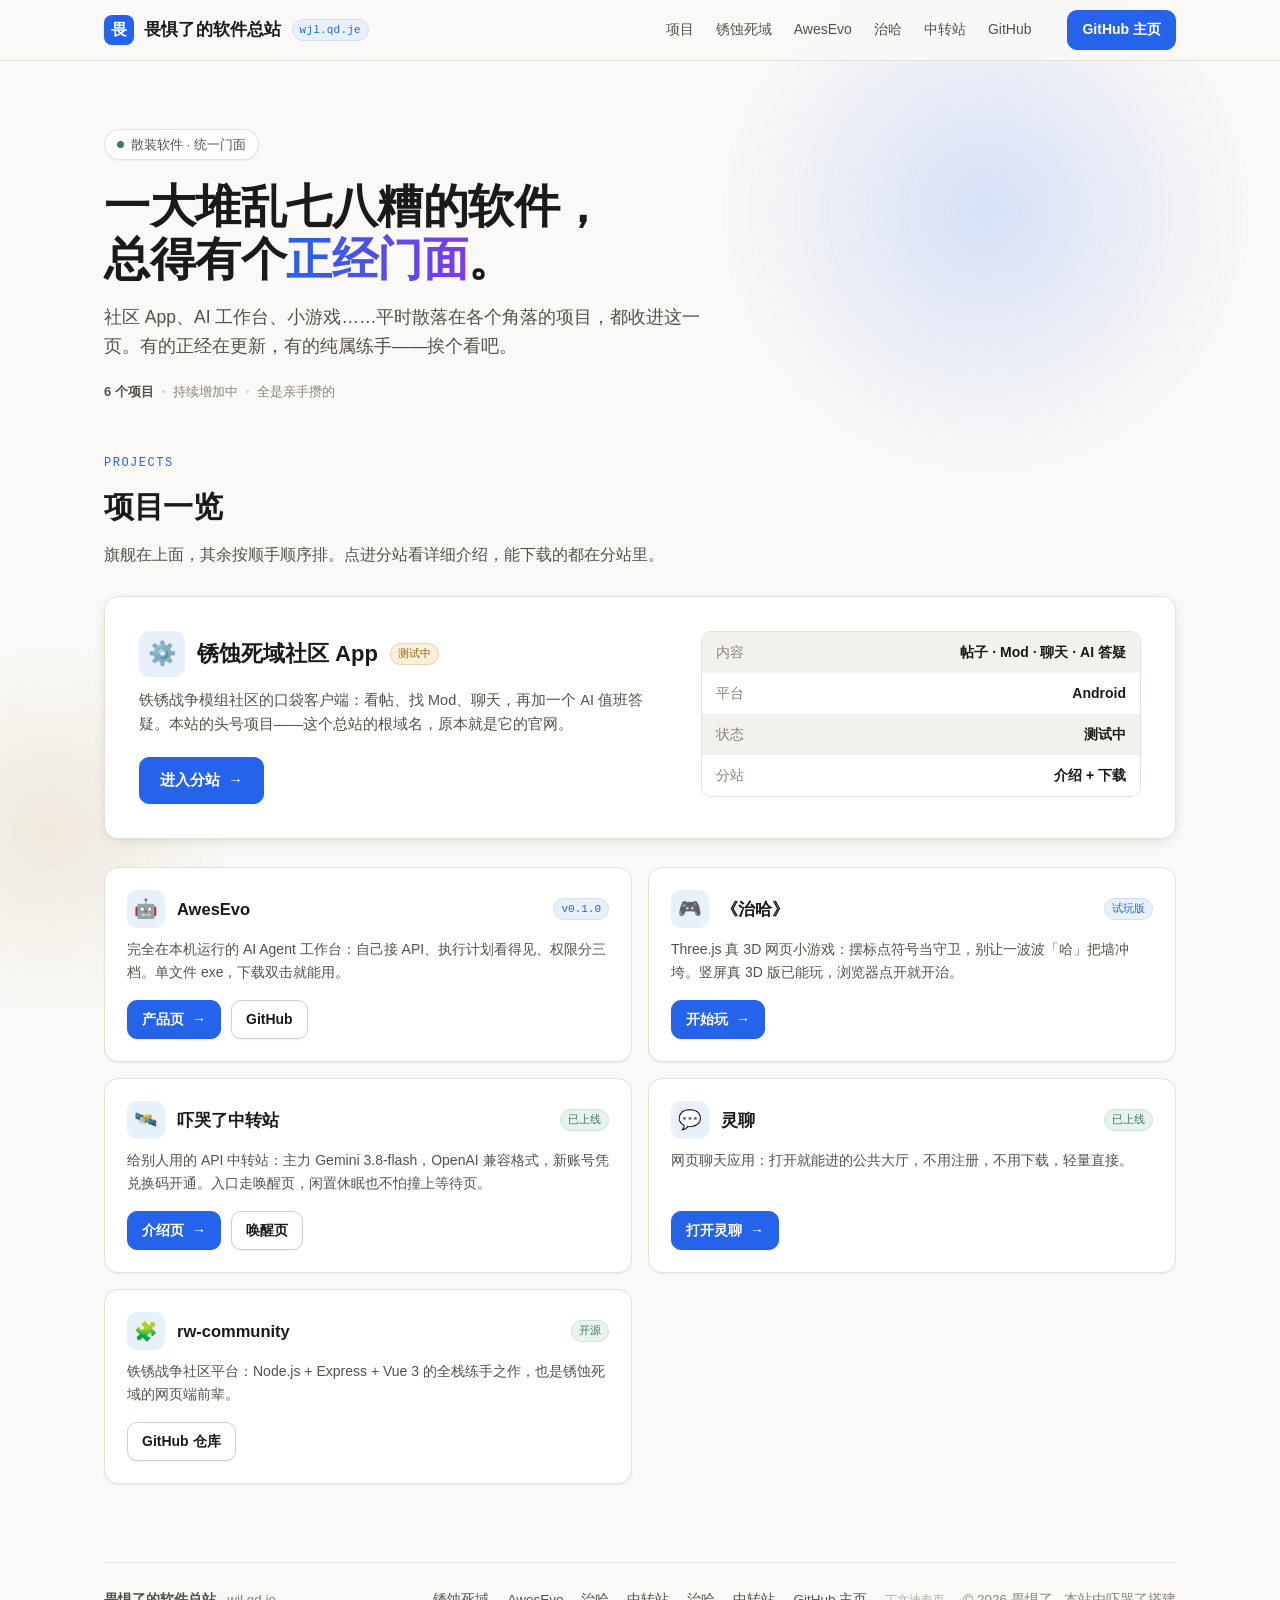
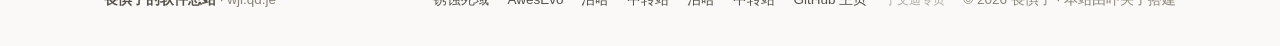
==== commit cdc1e72b: "官网：治哈试玩版、中转站、执行工、X2分站上线；死域页清除无真实数据文案" ====
--- a/index.html
+++ b/index.html
@@ -4,7 +4,7 @@
 <meta charset="UTF-8">
 <meta name="viewport" content="width=device-width, initial-scale=1.0">
 <title>畏惧了的软件总站 — 散装软件，统一门面</title>
-<meta name="description" content="畏惧了的软件总站：锈蚀死域社区 App、AwesEvo AI 工作台、《治哈》小游戏、灵聊、rw-community——散落在各处的项目，都收进这一页。">
+<meta name="description" content="畏惧了的软件总站：锈蚀死域社区 App、AwesEvo AI 工作台、《治哈》小游戏、吓哭了中转站、灵聊、rw-community——散落在各处的项目，都收进这一页。">
 <link rel="icon" href="data:image/svg+xml,%3Csvg xmlns='http://www.w3.org/2000/svg' viewBox='0 0 64 64'%3E%3Crect width='64' height='64' rx='14' fill='%232563eb'/%3E%3Ctext x='32' y='45' font-size='34' font-family='sans-serif' font-weight='700' fill='white' text-anchor='middle'%3E%E7%95%8F%3C/text%3E%3C/svg%3E">
 <style>
 /* 与 AwesEvo 官网同一套设计变量 */
@@ -180,6 +180,8 @@
       <a href="#projects">项目</a>
       <a href="/xiushi/">锈蚀死域</a>
       <a href="/awesevo/">AwesEvo</a>
+      <a href="/zhihha/">治哈</a>
+      <a href="/relay/">中转站</a>
       <a href="https://github.com/2993262905" target="_blank" rel="noopener">GitHub</a>
     </nav>
     <a class="btn small" href="https://github.com/2993262905" target="_blank" rel="noopener" style="margin-left:8px">GitHub 主页</a>
@@ -193,7 +195,7 @@
     <h1>一大堆乱七八糟的软件，<br>总得有个<span class="hl">正经门面</span>。</h1>
     <p class="lede">社区 App、AI 工作台、小游戏……平时散落在各个角落的项目，都收进这一页。有的正经在更新，有的纯属练手——挨个看吧。</p>
     <div class="meta-row">
-      <span><b>5 个项目</b></span><span class="dot-sep"></span>
+      <span><b>6 个项目</b></span><span class="dot-sep"></span>
       <span>持续增加中</span><span class="dot-sep"></span>
       <span>全是亲手攒的</span>
     </div>
@@ -238,9 +240,20 @@
       </div>
 
       <div class="card reveal">
-        <div class="c-head"><div class="ic">🎮</div><h3>《治哈》</h3><span class="badge gray">开发中</span></div>
-        <p>Three.js 真 3D 网页小游戏：摆标点符号当守卫，别让一波波「哈」把墙冲垮。好玩是好玩，试玩版还在整理。</p>
-        <div class="acts"><span class="soon">试玩版整理中，敬请期待</span></div>
+        <div class="c-head"><div class="ic">🎮</div><h3>《治哈》</h3><span class="badge blue">试玩版</span></div>
+        <p>Three.js 真 3D 网页小游戏：摆标点符号当守卫，别让一波波「哈」把墙冲垮。竖屏真 3D 版已能玩，浏览器点开就开治。</p>
+        <div class="acts">
+          <a class="btn small" href="/zhihha/">开始玩 <span class="arr">→</span></a>
+        </div>
+      </div>
+
+      <div class="card reveal">
+        <div class="c-head"><div class="ic">🛰️</div><h3>吓哭了中转站</h3><span class="badge green">已上线</span></div>
+        <p>给别人用的 API 中转站：主力 Gemini 3.8-flash，OpenAI 兼容格式，新账号凭兑换码开通。入口走唤醒页，闲置休眠也不怕撞上等待页。</p>
+        <div class="acts">
+          <a class="btn small" href="/relay/">介绍页 <span class="arr">→</span></a>
+          <a class="btn small ghost" href="https://299326.xyz/wake.html" target="_blank" rel="noopener">唤醒页</a>
+        </div>
       </div>
 
       <div class="card reveal">
@@ -267,6 +280,10 @@
       <span class="sp"></span>
       <a href="/xiushi/">锈蚀死域</a>
       <a href="/awesevo/">AwesEvo</a>
+      <a href="/zhihha/">治哈</a>
+      <a href="/relay/">中转站</a>
+      <a href="/zhihha/">治哈</a>
+      <a href="/relay/">中转站</a>
       <a href="https://github.com/2993262905" target="_blank" rel="noopener">GitHub 主页</a>
       <a class="egg" href="/dyd/">丁文迪专页</a>
       <span>© <span id="yr">2026</span> 畏惧了 · 本站由吓哭了搭建</span>
@@ -297,8 +314,8 @@
       el.style.setProperty('--my', (ev.clientY - r.top) + 'px');
       var px = (ev.clientX - r.left) / r.width - 0.5;
       var py = (ev.clientY - r.top) / r.height - 0.5;
-      el.style.setProperty('--ry', (px * 10) + 'deg');
-      el.style.setProperty('--rx', (-py * 10) + 'deg');
+      el.style.setProperty('--ry', (px * 14) + 'deg');
+      el.style.setProperty('--rx', (-py * 14) + 'deg');
     });
     el.addEventListener('mouseleave', function(){
       el.style.setProperty('--rx', '0deg');
@@ -327,7 +344,7 @@
     els.forEach(function(e){ e.classList.add('in'); }); return;
   }
   var io = new IntersectionObserver(function(es){
-    es.forEach(function(en){ if (en.isIntersecting) { en.target.classList.add('in'); io.unobserve(en.target); } });
+    es.forEach(function(en){ if (en.isIntersecting) { var t = en.target; t.classList.add('in'); io.unobserve(t); setTimeout(function(){ t.style.transitionDelay = '0s'; }, 700); } });
   }, {threshold: .12});
   els.forEach(function(e){ io.observe(e); });
 })();
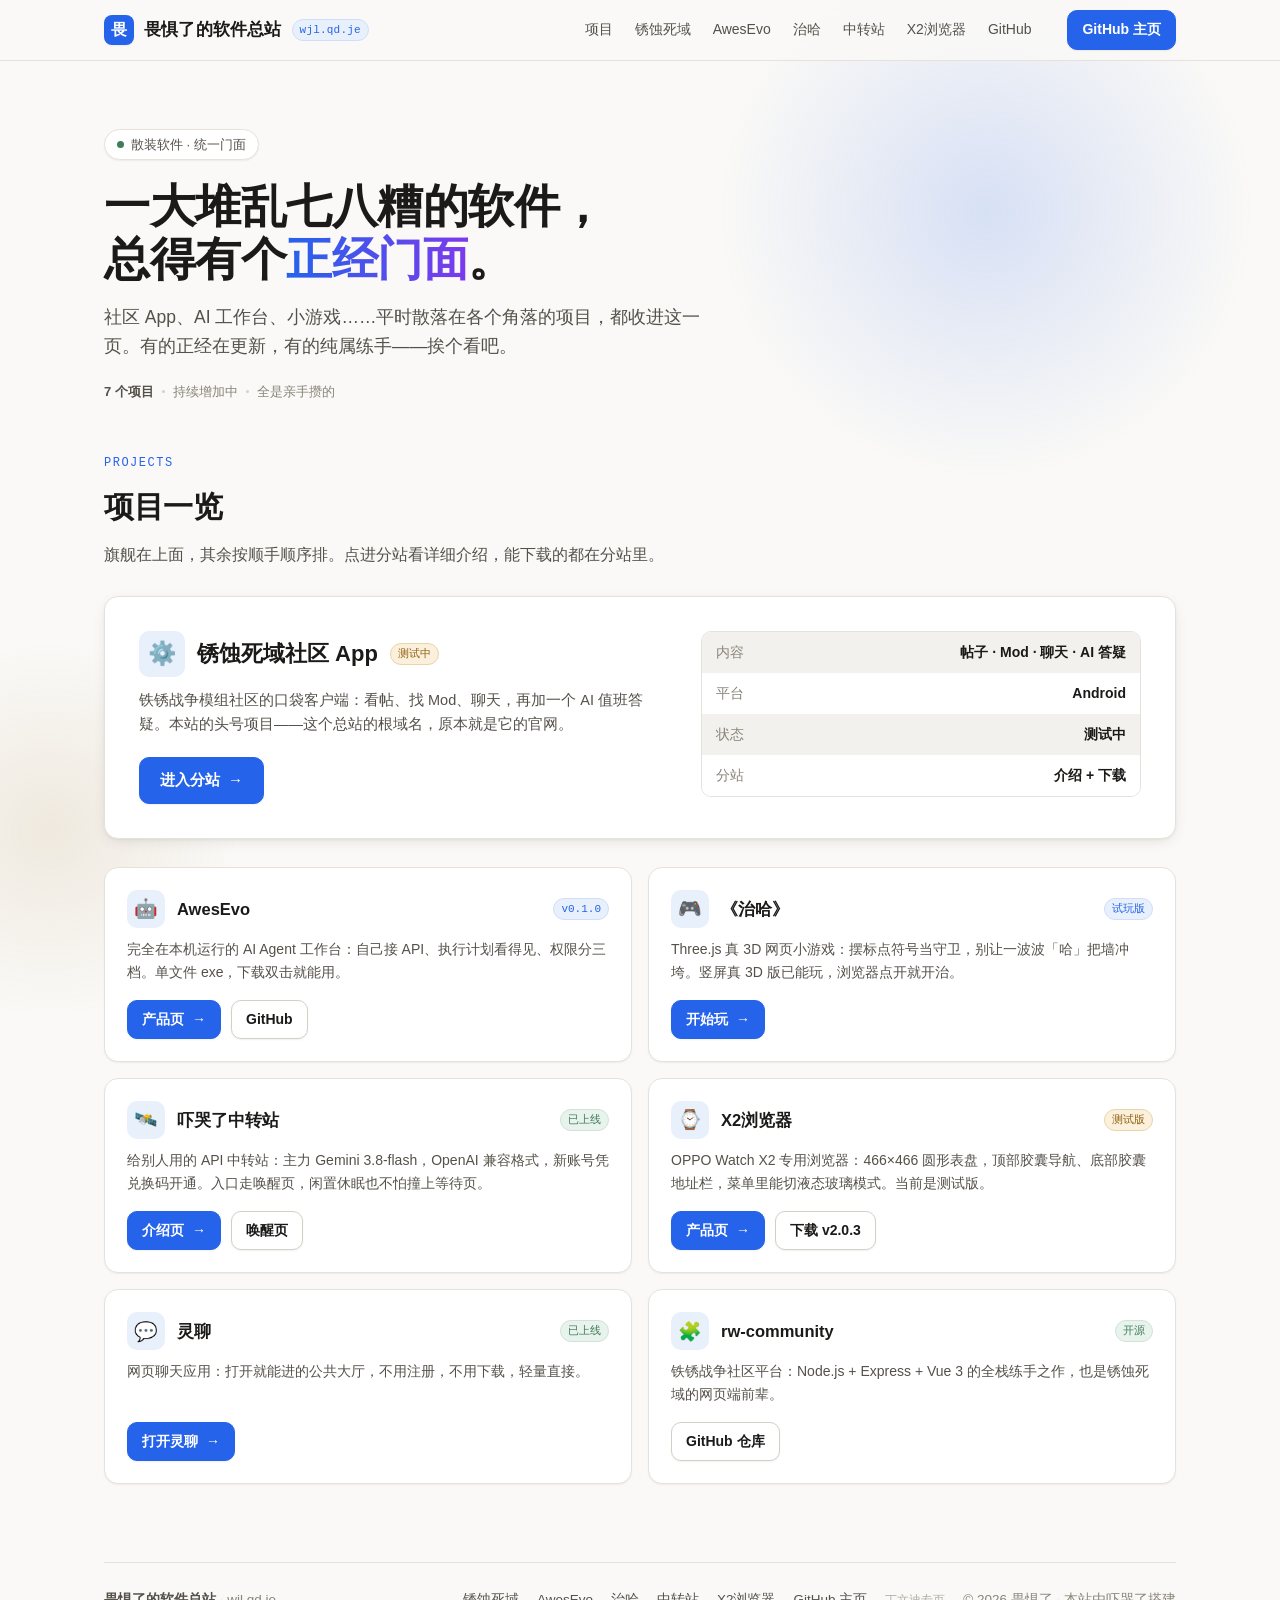
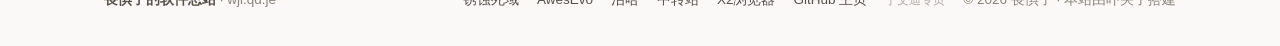
==== commit f4b5f63f: "总站：加上 X2浏览器入口（导航、卡片、页脚），项目数改为 7" ====
--- a/index.html
+++ b/index.html
@@ -4,7 +4,7 @@
 <meta charset="UTF-8">
 <meta name="viewport" content="width=device-width, initial-scale=1.0">
 <title>畏惧了的软件总站 — 散装软件，统一门面</title>
-<meta name="description" content="畏惧了的软件总站：锈蚀死域社区 App、AwesEvo AI 工作台、《治哈》小游戏、吓哭了中转站、灵聊、rw-community——散落在各处的项目，都收进这一页。">
+<meta name="description" content="畏惧了的软件总站：锈蚀死域社区 App、AwesEvo AI 工作台、《治哈》小游戏、吓哭了中转站、X2浏览器、灵聊、rw-community——散落在各处的项目，都收进这一页。">
 <link rel="icon" href="data:image/svg+xml,%3Csvg xmlns='http://www.w3.org/2000/svg' viewBox='0 0 64 64'%3E%3Crect width='64' height='64' rx='14' fill='%232563eb'/%3E%3Ctext x='32' y='45' font-size='34' font-family='sans-serif' font-weight='700' fill='white' text-anchor='middle'%3E%E7%95%8F%3C/text%3E%3C/svg%3E">
 <style>
 /* 与 AwesEvo 官网同一套设计变量 */
@@ -182,6 +182,7 @@
       <a href="/awesevo/">AwesEvo</a>
       <a href="/zhihha/">治哈</a>
       <a href="/relay/">中转站</a>
+      <a href="/x2/">X2浏览器</a>
       <a href="https://github.com/2993262905" target="_blank" rel="noopener">GitHub</a>
     </nav>
     <a class="btn small" href="https://github.com/2993262905" target="_blank" rel="noopener" style="margin-left:8px">GitHub 主页</a>
@@ -195,7 +196,7 @@
     <h1>一大堆乱七八糟的软件，<br>总得有个<span class="hl">正经门面</span>。</h1>
     <p class="lede">社区 App、AI 工作台、小游戏……平时散落在各个角落的项目，都收进这一页。有的正经在更新，有的纯属练手——挨个看吧。</p>
     <div class="meta-row">
-      <span><b>6 个项目</b></span><span class="dot-sep"></span>
+      <span><b>7 个项目</b></span><span class="dot-sep"></span>
       <span>持续增加中</span><span class="dot-sep"></span>
       <span>全是亲手攒的</span>
     </div>
@@ -253,6 +254,15 @@
         <div class="acts">
           <a class="btn small" href="/relay/">介绍页 <span class="arr">→</span></a>
           <a class="btn small ghost" href="https://299326.xyz/wake.html" target="_blank" rel="noopener">唤醒页</a>
+        </div>
+      </div>
+
+      <div class="card reveal">
+        <div class="c-head"><div class="ic">⌚</div><h3>X2浏览器</h3><span class="badge amber">测试版</span></div>
+        <p>OPPO Watch X2 专用浏览器：466×466 圆形表盘，顶部胶囊导航、底部胶囊地址栏，菜单里能切液态玻璃模式。当前是测试版。</p>
+        <div class="acts">
+          <a class="btn small" href="/x2/">产品页 <span class="arr">→</span></a>
+          <a class="btn small ghost" href="/x2/x2-browser-v2.0.3.apk">下载 v2.0.3</a>
         </div>
       </div>
 
@@ -282,8 +292,7 @@
       <a href="/awesevo/">AwesEvo</a>
       <a href="/zhihha/">治哈</a>
       <a href="/relay/">中转站</a>
-      <a href="/zhihha/">治哈</a>
-      <a href="/relay/">中转站</a>
+      <a href="/x2/">X2浏览器</a>
       <a href="https://github.com/2993262905" target="_blank" rel="noopener">GitHub 主页</a>
       <a class="egg" href="/dyd/">丁文迪专页</a>
       <span>© <span id="yr">2026</span> 畏惧了 · 本站由吓哭了搭建</span>
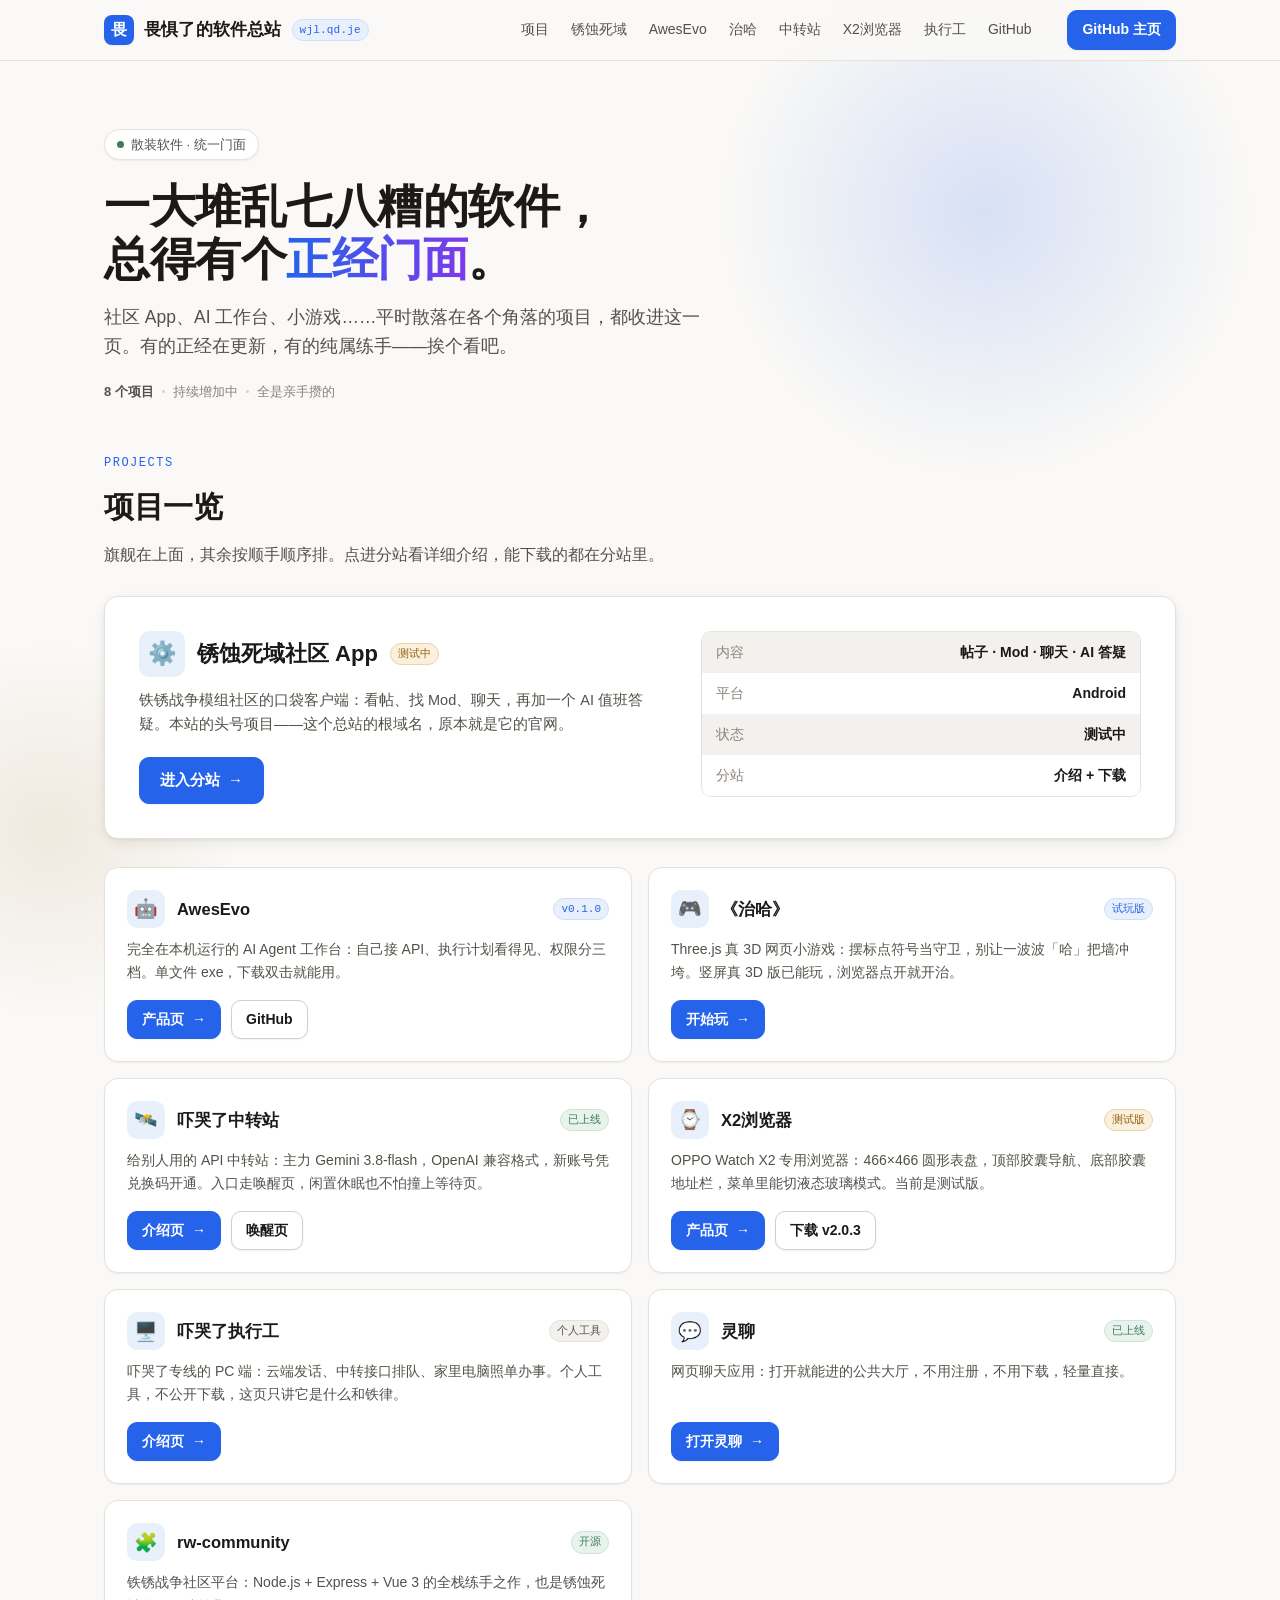
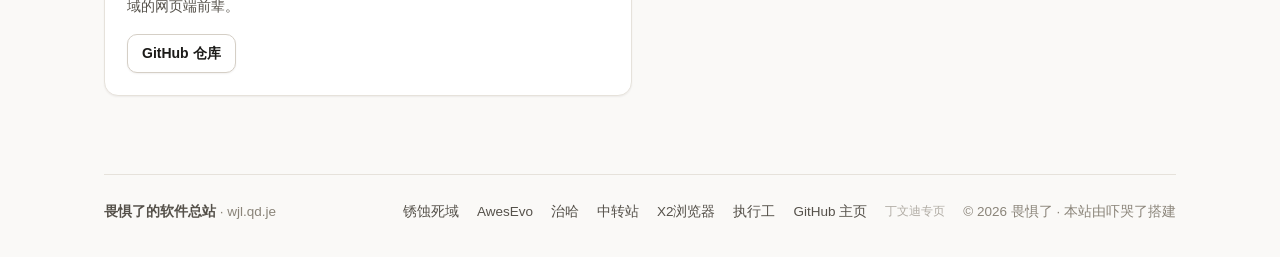
==== commit 2d8c309e: "总站：加上吓哭了执行工入口，项目数改为 8" ====
--- a/index.html
+++ b/index.html
@@ -4,7 +4,7 @@
 <meta charset="UTF-8">
 <meta name="viewport" content="width=device-width, initial-scale=1.0">
 <title>畏惧了的软件总站 — 散装软件，统一门面</title>
-<meta name="description" content="畏惧了的软件总站：锈蚀死域社区 App、AwesEvo AI 工作台、《治哈》小游戏、吓哭了中转站、X2浏览器、灵聊、rw-community——散落在各处的项目，都收进这一页。">
+<meta name="description" content="畏惧了的软件总站：锈蚀死域社区 App、AwesEvo AI 工作台、《治哈》小游戏、吓哭了中转站、X2浏览器、吓哭了执行工、灵聊、rw-community——散落在各处的项目，都收进这一页。">
 <link rel="icon" href="data:image/svg+xml,%3Csvg xmlns='http://www.w3.org/2000/svg' viewBox='0 0 64 64'%3E%3Crect width='64' height='64' rx='14' fill='%232563eb'/%3E%3Ctext x='32' y='45' font-size='34' font-family='sans-serif' font-weight='700' fill='white' text-anchor='middle'%3E%E7%95%8F%3C/text%3E%3C/svg%3E">
 <style>
 /* 与 AwesEvo 官网同一套设计变量 */
@@ -183,6 +183,7 @@
       <a href="/zhihha/">治哈</a>
       <a href="/relay/">中转站</a>
       <a href="/x2/">X2浏览器</a>
+      <a href="/worker/">执行工</a>
       <a href="https://github.com/2993262905" target="_blank" rel="noopener">GitHub</a>
     </nav>
     <a class="btn small" href="https://github.com/2993262905" target="_blank" rel="noopener" style="margin-left:8px">GitHub 主页</a>
@@ -196,7 +197,7 @@
     <h1>一大堆乱七八糟的软件，<br>总得有个<span class="hl">正经门面</span>。</h1>
     <p class="lede">社区 App、AI 工作台、小游戏……平时散落在各个角落的项目，都收进这一页。有的正经在更新，有的纯属练手——挨个看吧。</p>
     <div class="meta-row">
-      <span><b>7 个项目</b></span><span class="dot-sep"></span>
+      <span><b>8 个项目</b></span><span class="dot-sep"></span>
       <span>持续增加中</span><span class="dot-sep"></span>
       <span>全是亲手攒的</span>
     </div>
@@ -263,6 +264,14 @@
         <div class="acts">
           <a class="btn small" href="/x2/">产品页 <span class="arr">→</span></a>
           <a class="btn small ghost" href="/x2/x2-browser-v2.0.3.apk">下载 v2.0.3</a>
+        </div>
+      </div>
+
+      <div class="card reveal">
+        <div class="c-head"><div class="ic">🖥️</div><h3>吓哭了执行工</h3><span class="badge gray">个人工具</span></div>
+        <p>吓哭了专线的 PC 端：云端发话、中转接口排队、家里电脑照单办事。个人工具，不公开下载，这页只讲它是什么和铁律。</p>
+        <div class="acts">
+          <a class="btn small" href="/worker/">介绍页 <span class="arr">→</span></a>
         </div>
       </div>
 
@@ -293,6 +302,7 @@
       <a href="/zhihha/">治哈</a>
       <a href="/relay/">中转站</a>
       <a href="/x2/">X2浏览器</a>
+      <a href="/worker/">执行工</a>
       <a href="https://github.com/2993262905" target="_blank" rel="noopener">GitHub 主页</a>
       <a class="egg" href="/dyd/">丁文迪专页</a>
       <span>© <span id="yr">2026</span> 畏惧了 · 本站由吓哭了搭建</span>
